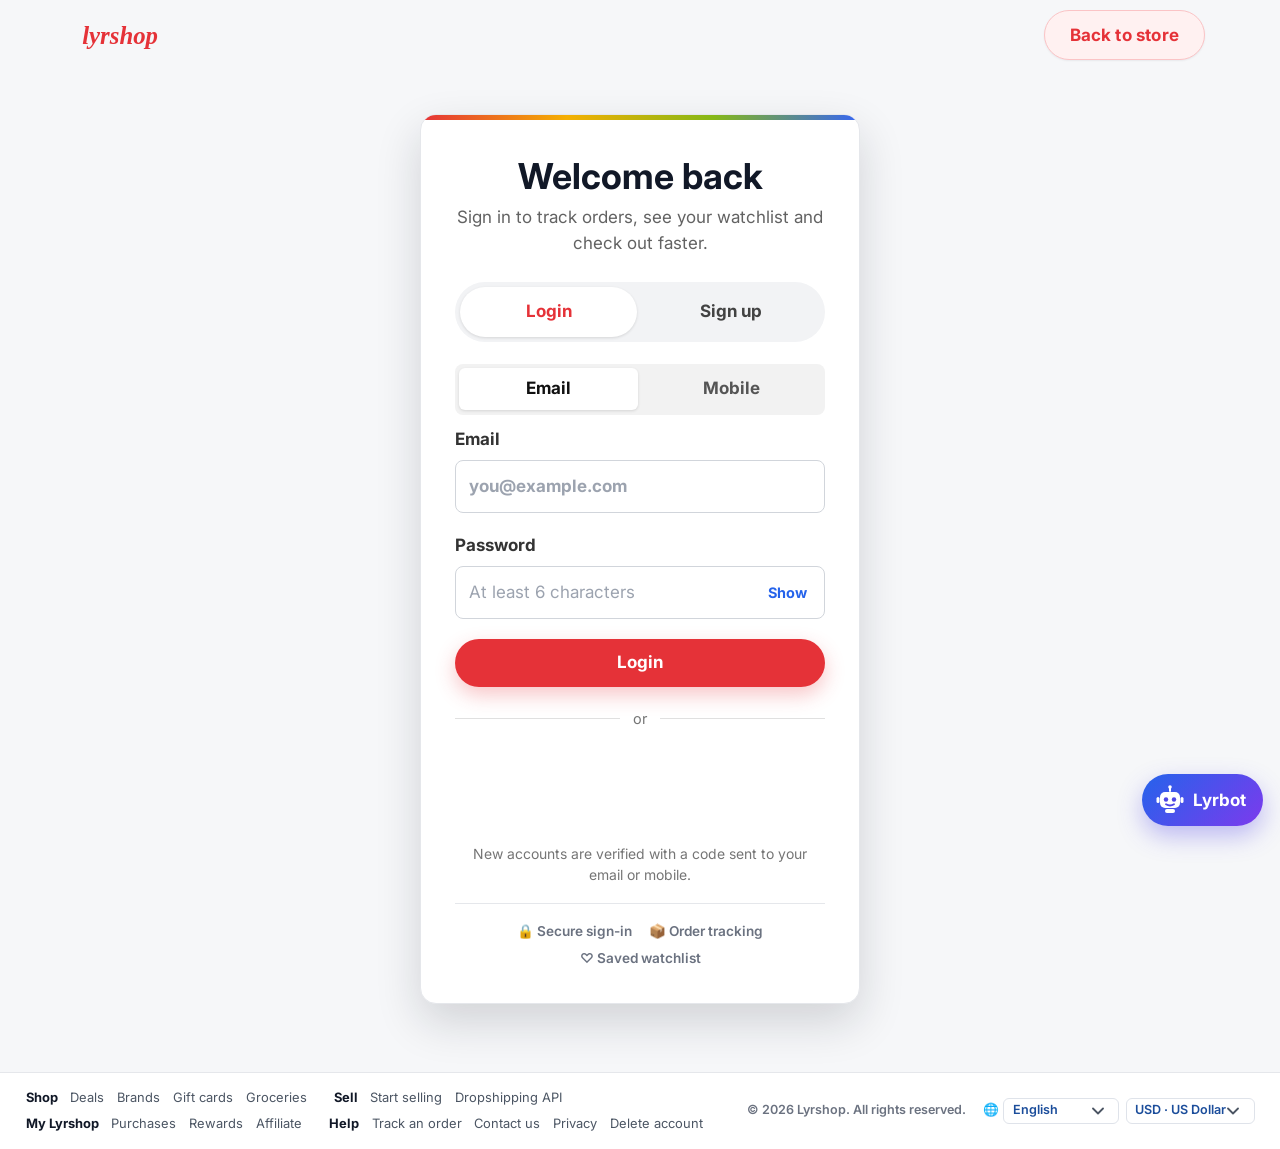
==== admin.html @ bec8b5c7 "Regions: the store currency is picked from a dropdown of every currency, with its name Co-Authored-B" ====
<!DOCTYPE html>
<html lang="en">
<head>
  <meta charset="UTF-8" />
  <meta name="viewport" content="width=device-width, initial-scale=1.0" />
  <title>Seller Hub - Lyrshop</title>
  <link rel="icon" href="/favicon.ico?v=2" sizes="any" />
  <link rel="icon" href="/favicon.svg?v=2" type="image/svg+xml" />
  <link rel="apple-touch-icon" href="/apple-touch-icon.png?v=2" />
  <link rel="manifest" href="/site.webmanifest?v=2" />
  <meta name="theme-color" content="#e53238" />
  <link rel="preconnect" href="https://fonts.googleapis.com" />
  <link rel="preconnect" href="https://fonts.gstatic.com" crossorigin />
  <link rel="stylesheet" href="https://fonts.googleapis.com/css2?family=Inter:wght@400;500;600;700;800&display=swap" />
  <link rel="stylesheet" href="styles.css?v=20261027-4" />
</head>
<body>
  <header class="page-header">
    <div>
      <p class="eyebrow" id="admin-eyebrow">Seller hub</p>
      <h1 id="admin-title">Manage your listings</h1>
      <p id="admin-subtitle">Create, edit, and remove your products on Lyrshop.</p>
    </div>
    <div class="admin-cta">
      <a href="index.html" class="button button-secondary">View storefront</a>
      <a href="dashboard.html" class="button button-secondary">Account</a>
    </div>
  </header>

  <main class="admin-page">
    <!-- Store totals at a glance; each card opens its section. -->
    <div class="admin-totals" aria-label="Totals">
      <button type="button" class="admin-total" data-open-section="products">
        <span class="admin-total-label" id="total-products-label">Products</span>
        <strong id="total-products">…</strong>
        <small id="total-products-detail"></small>
      </button>
      <button type="button" class="admin-total admin-only" data-open-section="brands">
        <span class="admin-total-label">Brands</span>
        <strong id="total-brands">…</strong>
        <small id="total-brands-detail"></small>
      </button>
      <button type="button" class="admin-total admin-only" data-open-section="orders">
        <span class="admin-total-label">Orders</span>
        <strong id="total-orders">…</strong>
        <small id="total-orders-detail"></small>
      </button>
      <button type="button" class="admin-total admin-only" data-open-section="users">
        <span class="admin-total-label">Users</span>
        <strong id="total-users">…</strong>
        <small id="total-users-detail"></small>
      </button>
    </div>
    <nav class="admin-tabs" aria-label="Sections">
      <button class="admin-tab active" type="button" data-admin-section="products">My Products <span class="tab-total" id="tab-total-products"></span></button>
      <button class="admin-tab" type="button" data-admin-section="attributes">Attributes</button>
      <button class="admin-tab admin-only" type="button" data-admin-section="orders">Orders <span class="tab-total" id="tab-total-orders"></span></button>
      <button class="admin-tab admin-only" type="button" data-admin-section="users">Users <span class="tab-total" id="tab-total-users"></span></button>
      <button class="admin-tab admin-only" type="button" data-admin-section="categories">Categories</button>
      <button class="admin-tab admin-only" type="button" data-admin-section="brands">Brands <span class="tab-total" id="tab-total-brands"></span> <span class="count-badge" id="brand-review-count" hidden></span></button>
      <button class="admin-tab admin-only" type="button" data-admin-section="suppliers">CJ Dropshipping</button>
      <button class="admin-tab superadmin-only" type="button" data-admin-section="calendar" hidden>Sales calendar</button>
      <button class="admin-tab superadmin-only" type="button" data-admin-section="coupons" hidden>Coupons</button>
      <button class="admin-tab superadmin-only" type="button" data-admin-section="business" hidden>Business accounts <span class="count-badge" id="business-pending-count" hidden></span></button>
      <button class="admin-tab superadmin-only" type="button" data-admin-section="shipping" hidden>Shipping (Lyrtrip)</button>
      <button class="admin-tab superadmin-only" type="button" data-admin-section="regions" hidden>Regions</button>
      <button class="admin-tab superadmin-only" type="button" data-admin-section="partners" hidden>Dropship partners <span class="count-badge" id="partners-pending-count" hidden></span></button>
    </nav>

    <section class="admin-panel admin-section active" id="admin-products-section">
      <div class="panel-header">
        <h2 id="product-form-title">List a new product</h2>
        <p>Fill in the details and your product will appear in the storefront.</p>
      </div>
      <form id="product-form">
        <input type="hidden" id="product-edit-id" />
        <label>
          Product name
          <input type="text" id="product-name" placeholder="e.g. Wireless speaker" required />
        </label>
        <label>
          Brand
          <input type="text" id="product-brand" list="brand-options" placeholder="e.g. Sony (optional)" />
          <datalist id="brand-options"></datalist>
        </label>
        <label>
          Description
          <textarea id="product-description" placeholder="A short product description."></textarea>
        </label>
        <label>
          Condition
          <select id="product-condition">
            <option value="new">New</option>
            <option value="open_box">Open box</option>
            <option value="new_defects">New with defects</option>
            <option value="certified_refurbished">Certified - Refurbished</option>
            <option value="excellent_refurbished">Excellent - Refurbished</option>
            <option value="very_good_refurbished">Very Good - Refurbished</option>
            <option value="good_refurbished">Good - Refurbished</option>
            <option value="seller_refurbished">Seller refurbished</option>
            <option value="used_excellent">Used - Excellent</option>
            <option value="used_good">Used - Good</option>
            <option value="used_fair">Used - Fair</option>
            <option value="for_parts">For parts or not working</option>
          </select>
          <small class="field-hint" id="product-condition-hint"></small>
        </label>
        <label class="wide-field" id="product-condition-note-field" hidden>
          Condition description
          <textarea id="product-condition-note" maxlength="1000" placeholder="Describe any wear, scratches, missing parts or defects buyers should know about."></textarea>
        </label>
        <fieldset class="selling-format wide-field">
          <legend>Selling format</legend>
          <div class="format-choices" role="radiogroup">
            <label class="format-choice"><input type="radio" name="product-format" value="fixed" checked />
              <span><strong>Buy It Now</strong><small>Sell at a fixed price. Optionally let buyers make offers.</small></span></label>
            <label class="format-choice"><input type="radio" name="product-format" value="auction" />
              <span><strong>Auction</strong><small>Buyers bid; the highest bid wins when time runs out.</small></span></label>
          </div>
          <div class="auction-fields" id="auction-fields" hidden>
            <label>Starting bid (USD)
              <input type="number" id="auction-start" min="0.01" step="0.01" placeholder="e.g. 0.99" /></label>
            <label>Reserve price (optional)
              <input type="number" id="auction-reserve" min="0.01" step="0.01" placeholder="Lowest price you'll sell for" />
              <small class="field-hint">Hidden from buyers. Below it, the item doesn't sell.</small></label>
            <label>Buy It Now price (optional)
              <input type="number" id="auction-buy-now" min="0.01" step="0.01" placeholder="At least 30% over the starting bid" />
              <small class="field-hint">Disappears once someone bids.</small></label>
            <label>Duration
              <select id="auction-days">
                <option value="1">1 day</option><option value="3">3 days</option><option value="5">5 days</option>
                <option value="7" selected>7 days</option><option value="10">10 days</option>
              </select></label>
            <p class="field-hint wide-field" id="auction-status" hidden></p>
          </div>
          <div class="offer-fields" id="offer-fields">
            <label class="checkbox-field"><input type="checkbox" id="offer-enabled" />
              <span>Allow offers <small class="field-hint">Buyers can send you an offer; you accept, decline or counter.</small></span></label>
            <div class="offer-thresholds" id="offer-thresholds" hidden>
              <label>Automatically accept offers of at least (optional)
                <input type="number" id="offer-auto-accept" min="0.01" step="0.01" placeholder="e.g. 45.00" /></label>
              <label>Automatically decline offers below (optional)
                <input type="number" id="offer-auto-decline" min="0.01" step="0.01" placeholder="e.g. 30.00" /></label>
            </div>
          </div>
        </fieldset>
        <label id="product-price-field">
          Price (USD)
          <input type="number" id="product-price" min="0.01" step="0.01" placeholder="0.00" required />
          <small id="product-price-hint" class="field-hint" hidden></small>
        </label>
        <label>
          Was price in USD (optional)
          <input type="number" id="product-compare-price" min="0.01" step="0.01" placeholder="Original price, shown crossed out" />
        </label>
        <label>
          Discount, % off (optional)
          <input type="number" id="product-discount" min="1" max="99" step="1" placeholder="e.g. 20" />
          <small class="field-hint">Sets the price from the was price. With no was price, the current price becomes the was price.</small>
        </label>
        <fieldset class="wholesale-tiers wide-field">
          <legend>Wholesale pricing for business buyers (optional)</legend>
          <p class="field-hint">Approved business accounts pay these unit prices when they buy at least the quantity shown. Retail shoppers always pay the price above.</p>
          <div id="wholesale-rows" class="wholesale-rows"></div>
          <button type="button" id="wholesale-add" class="button button-secondary">Add a quantity tier</button>
        </fieldset>
        <label>
          Sale event (optional)
          <input type="text" id="product-sale-event" list="sale-event-options" placeholder="e.g. Black Friday" />
          <datalist id="sale-event-options">
            <option value="Black Friday"></option>
            <option value="Cyber Monday"></option>
            <option value="Holiday Sale"></option>
            <option value="New Year Sale"></option>
            <option value="Valentine's Day"></option>
            <option value="Spring Sale"></option>
            <option value="Mother's Day"></option>
            <option value="Father's Day"></option>
            <option value="Summer Sale"></option>
            <option value="Back to School"></option>
            <option value="Halloween"></option>
            <option value="Clearance"></option>
          </datalist>
        </label>
        <label>
          Category
          <input type="text" id="product-category" list="category-options" placeholder="Audio, Home, Lifestyle" />
          <datalist id="category-options"></datalist>
        </label>
        <label>
          Subcategory
          <input type="text" id="product-subcategory" list="subcategory-options" placeholder="Select a subcategory" />
          <datalist id="subcategory-options"></datalist>
        </label>
        <label>
          Item location: country
          <select id="product-country"></select>
          <small class="field-hint">Shoppers in this country and region see your item first.</small>
        </label>
        <label>
          City (optional)
          <input type="text" id="product-city" maxlength="60" placeholder="e.g. Mumbai" />
          <small class="field-hint">Shoppers in the same city see it at the very top.</small>
        </label>
        <label>
          Ships from
          <select id="product-warehouse"><option value="">The warehouse or store nearest the item (automatic)</option></select>
          <small class="field-hint">Shipping is quoted from here through Lyrtrip, or by local post and EMS where Lyrtrip has no courier.</small>
        </label>
        <label class="regional-pricing-field wide-field">
          <input type="checkbox" id="product-regional-pricing" />
          <span>
            Fair price for each country
            <small class="field-hint">Shoppers in countries where things cost less than in yours pay less, down to half your price. Your price is never raised.</small>
          </span>
        </label>
        <fieldset id="product-options" class="product-options" hidden>
          <legend>Options buyers choose</legend>
          <p class="field-note">Tick the colors, sizes and other options this item comes in. Buyers must pick one of each before adding it to their cart.
            Manage the lists under <button type="button" class="link-button" data-open-section="attributes">Attributes</button>.</p>
          <div id="product-option-groups"></div>
          <div class="measurements">
            <h4>Measurements</h4>
            <p class="field-note">Help buyers find their fit, e.g. Chest 40 in.</p>
            <div id="measurement-rows" class="measurement-rows"></div>
            <div class="measurement-presets">
              <span>Add:</span>
              <button type="button" class="chip-button" data-measurement="Chest">Chest</button>
              <button type="button" class="chip-button" data-measurement="Waist">Waist</button>
              <button type="button" class="chip-button" data-measurement="Hips">Hips</button>
              <button type="button" class="chip-button" data-measurement="Length">Length</button>
              <button type="button" class="chip-button" data-measurement="Sleeve">Sleeve</button>
              <button type="button" class="chip-button" data-measurement="Shoulder">Shoulder</button>
              <button type="button" class="chip-button" data-measurement="Inseam">Inseam</button>
              <button type="button" class="chip-button" data-measurement="">Other…</button>
            </div>
          </div>
        </fieldset>
        <div class="image-field">
        <span class="media-field-label">Photos &amp; videos</span>
        <p class="media-field-hint">Add up to 12. The first photo is the cover shown in search and on cards.</p>
        <ul class="media-manager" id="product-media" aria-label="Product photos and videos"></ul>
        <input type="hidden" id="product-image" />
        <div class="image-picker" id="product-media-picker">
          <button type="button" class="button button-secondary" data-media-source="device">Add photos &amp; videos</button>
          <button type="button" class="button button-secondary" data-media-source="drive">Google Drive</button>
          <input type="file" multiple accept="image/jpeg,image/png,image/webp,image/gif,video/mp4,video/webm,video/quicktime" hidden />
          <div class="media-link">
            <input type="url" id="product-media-url" placeholder="Or paste a photo or video link (https://…)" aria-label="Photo or video link" />
            <button type="button" class="button button-secondary" data-media-source="link">Add link</button>
          </div>
          <p class="image-picker-status" role="status"></p>
        </div>
        <div class="ai-assist">
          <button type="button" id="ai-fill" class="button button-secondary" disabled>&#10024; Fill details from photo</button>
          <p id="ai-status" class="ai-status" role="status">Upload a photo and AI fills in the name, description, brand and category.</p>
        </div>
        </div>
        <label>
          Status
          <select id="product-status">
            <option value="published">Published (visible in store)</option>
            <option value="draft">Draft (hidden from store)</option>
          </select>
        </label>
        <div class="admin-form-actions">
          <button type="submit" id="product-submit" class="button button-primary">List Product</button>
          <button type="button" id="product-cancel" class="button button-secondary" hidden>Cancel edit</button>
        </div>
      </form>
      <div class="admin-preview">
        <h3>Live product preview</h3>
        <div id="product-preview" class="preview-card"></div>
      </div>
      <div class="admin-products">
        <h3>Your listings</h3>
        <div class="admin-product-filters">
          <input type="search" id="product-filter-search" placeholder="Search name, brand, subcategory" aria-label="Search listings" />
          <select id="product-filter-status" aria-label="Filter by status">
            <option value="">All statuses</option>
            <option value="draft">Drafts</option>
            <option value="published">Published</option>
          </select>
          <select id="product-filter-category" aria-label="Filter by category"></select>
          <span id="product-filter-count" class="product-filter-count"></span>
        </div>
        <div id="current-products" class="grid"></div>
        <button type="button" id="product-show-more" class="button button-secondary" hidden>Show more</button>
      </div>
      <div id="message" class="admin-message"></div>
    </section>

    <section class="admin-panel admin-section" id="admin-attributes-section">
      <div class="panel-header">
        <h2 id="attribute-form-title">Attributes</h2>
        <p id="attributes-intro">Colors, sizes and other options buyers choose from. Every seller can use any attribute; you can edit or delete the ones you created.</p>
      </div>
      <form id="attribute-form" class="admin-crud-form">
        <input type="hidden" id="attribute-edit-id" />
        <label>
          Name
          <input type="text" id="attribute-name" maxlength="40" placeholder="e.g. Material" required />
        </label>
        <label>
          Shown as
          <select id="attribute-type">
            <option value="text">Buttons</option>
            <option value="size">Size buttons</option>
            <option value="color">Color swatches</option>
          </select>
        </label>
        <label class="wide-field">
          Values
          <input type="text" id="attribute-values" placeholder="Cotton, Linen, Wool" required />
          <small class="field-note">Separate values with commas, in the order buyers should see them.</small>
        </label>
        <label class="wide-field">
          Categories
          <input type="text" id="attribute-categories" placeholder="Lifestyle, Sports" />
          <small class="field-note" id="attribute-category-note">Comma-separated category names. Leave blank to offer it for every category.</small>
        </label>
        <div class="admin-form-actions">
          <button type="submit" id="attribute-submit" class="button button-primary">Create attribute</button>
          <button type="button" id="attribute-cancel" class="button button-secondary" hidden>Cancel edit</button>
        </div>
      </form>
      <div id="attribute-message" class="admin-message" role="status"></div>
      <div class="admin-table-wrap">
        <table class="admin-table">
          <thead>
            <tr>
              <th>Name</th>
              <th>Shown as</th>
              <th>Values</th>
              <th>Categories</th>
              <th>Created by</th>
              <th>Actions</th>
            </tr>
          </thead>
          <tbody id="attribute-table-body"></tbody>
        </table>
      </div>
    </section>

    <section class="admin-panel admin-section admin-only" id="admin-orders-section">
      <div class="panel-header">
        <h2>Orders</h2>
        <p>Confirm payments, then pack and ship. An order needs a tracking number before it can be marked shipped.</p>
      </div>
      <form id="order-form" class="admin-crud-form" hidden>
        <input type="hidden" id="order-edit-id" />
        <div id="order-summary" class="order-summary"></div>
        <div id="order-cj" class="order-cj"></div>
        <div id="order-lyrtrip" class="order-cj"></div>
        <label>
          Payment status
          <select id="order-payment-status">
            <option value="pending">Pending</option>
            <option value="authorized">Authorized</option>
            <option value="invoiced">Invoiced (net terms)</option>
            <option value="paid">Paid</option>
            <option value="refunded">Refunded</option>
            <option value="failed">Failed</option>
          </select>
        </label>
        <label>
          Shipping status
          <select id="order-fulfillment-status">
            <option value="unfulfilled">Unfulfilled</option>
            <option value="processing">Processing</option>
            <option value="shipped">Shipped</option>
            <option value="delivered">Delivered</option>
            <option value="cancelled">Cancelled</option>
          </select>
        </label>
        <label>
          Carrier
          <input type="text" id="order-carrier" list="order-carrier-options" placeholder="e.g. USPS" />
          <datalist id="order-carrier-options">
            <option value="USPS"></option>
            <option value="UPS"></option>
            <option value="FedEx"></option>
            <option value="DHL"></option>
          </datalist>
        </label>
        <label>
          Tracking number
          <input type="text" id="order-tracking" placeholder="Required to mark shipped" />
        </label>
        <label class="order-note-field">
          Internal note
          <textarea id="order-note" placeholder="Only admins see this."></textarea>
        </label>
        <div class="admin-form-actions">
          <button type="submit" id="order-submit" class="button button-primary">Save order</button>
          <button type="button" id="order-cancel" class="button button-secondary">Close</button>
        </div>
        <ol id="order-history" class="order-history"></ol>
      </form>
      <div id="order-message" class="admin-message"></div>
      <div class="admin-product-filters">
        <input type="search" id="order-filter-search" placeholder="Search order #, customer, item, tracking" aria-label="Search orders" />
        <select id="order-filter-payment" aria-label="Filter by payment status">
          <option value="">All payments</option>
          <option value="pending">Pending</option>
          <option value="authorized">Authorized</option>
          <option value="invoiced">Invoiced</option>
          <option value="paid">Paid</option>
          <option value="refunded">Refunded</option>
          <option value="failed">Failed</option>
        </select>
        <select id="order-filter-fulfillment" aria-label="Filter by shipping status">
          <option value="">All shipping</option>
          <option value="unfulfilled">Unfulfilled</option>
          <option value="processing">Processing</option>
          <option value="shipped">Shipped</option>
          <option value="delivered">Delivered</option>
          <option value="cancelled">Cancelled</option>
        </select>
        <span id="order-filter-count" class="product-filter-count"></span>
      </div>
      <div class="admin-table-wrap">
        <table class="admin-table">
          <thead>
            <tr>
              <th>Order</th>
              <th>Date</th>
              <th>Customer</th>
              <th>Items</th>
              <th>Total</th>
              <th>Payment</th>
              <th>Shipping</th>
              <th>Actions</th>
            </tr>
          </thead>
          <tbody id="order-table-body"></tbody>
        </table>
      </div>
    </section>

    <section class="admin-panel admin-section admin-only" id="admin-users-section">
      <div class="panel-header">
        <h2>Users</h2>
        <p id="users-intro">Every Lyrshop account, newest first. Passwords are stored securely and never shown.</p>
      </div>
      <form id="user-form" class="admin-crud-form">
        <input type="hidden" id="user-edit-index" />
        <label>
          Full name
          <input type="text" id="user-name" placeholder="Alex Morgan" required />
        </label>
        <label>
          Email or mobile (+country code)
          <input type="text" id="user-email" placeholder="alex@example.com or +14155550100" required />
        </label>
        <label>
          Password
          <input type="password" id="user-password" minlength="6" placeholder="At least 6 characters" autocomplete="new-password" required />
        </label>
        <label class="superadmin-only" hidden>
          Access
          <select id="user-role">
            <option value="user">User</option>
            <option value="admin">Admin</option>
          </select>
        </label>
        <label id="user-countries-field" hidden>
          Countries managed
          <input type="text" id="user-countries" placeholder="e.g. KE, UG · blank = every country" />
          <small class="field-hint">A regional admin sees and edits only the products, CJ imports and orders of these countries.</small>
        </label>
        <div class="admin-form-actions">
          <button type="submit" id="user-submit" class="button button-primary">Create user</button>
          <button type="button" id="user-cancel" class="button button-secondary">Cancel edit</button>
        </div>
      </form>
      <div id="user-message" class="admin-message"></div>
      <div class="admin-table-wrap">
        <table class="admin-table">
          <thead>
            <tr>
              <th>Name</th>
              <th>Email / Mobile</th>
              <th>Role</th>
              <th>Provider</th>
              <th>Joined</th>
              <th>Actions</th>
            </tr>
          </thead>
          <tbody id="user-table-body"></tbody>
        </table>
      </div>
    </section>

    <section class="admin-panel admin-section superadmin-only" id="admin-calendar-section" hidden>
      <div class="panel-header">
        <h2>E-commerce sales calendar</h2>
        <p>Special shopping days run themselves: before each one, listings are discounted automatically (10% to 45% in 5% steps, depending on each item) and the home page banner and slides switch to the event.</p>
      </div>
      <div id="calendar-summary" class="calendar-summary" role="status"></div>
      <details class="calendar-rules">
        <summary>How automatic discounts work</summary>
        <ul>
          <li>Every listing gets its own discount in <strong>5% steps from 10%</strong>: up to 5% below the event's maximum during early deals (10%–40% for a 45% event) and up to the full maximum on the event days.</li>
          <li>Listings are ranked by their circumstances and spread evenly over the steps: best sellers of the last 30 days and items that have sat unsold the longest get the deepest steps, and big-ticket items deeper ones than cheap items.</li>
          <li><strong>Cost:</strong> supplier (CJ) items never drop below cost plus 15% (they move down a step if needed). Auctions and brand (affiliate) listings are never discounted.</li>
          <li>Discounts are taken off the seller's was price when there is one, and a seller's own deeper sale is kept. Stored prices never change, so prices go back by themselves when the event ends.</li>
          <li>When two events overlap, the one that ends first is shown. Dates follow UTC days.</li>
        </ul>
      </details>
      <form id="calendar-form" class="admin-crud-form calendar-form">
        <input type="hidden" id="calendar-edit-id" />
        <label>
          Event name
          <input type="text" id="calendar-name" maxlength="60" placeholder="Black Friday" required />
        </label>
        <label>
          Happens
          <select id="calendar-kind">
            <option value="yearly">Every year on a date</option>
            <option value="weekday">Every year on a weekday (e.g. 4th Thursday)</option>
            <option value="once">Once, on a date</option>
          </select>
        </label>
        <label data-calendar-kinds="weekday">
          Which week
          <select id="calendar-week">
            <option value="1">First</option>
            <option value="2">Second</option>
            <option value="3">Third</option>
            <option value="4">Fourth</option>
            <option value="-1">Last</option>
          </select>
        </label>
        <label data-calendar-kinds="weekday">
          Weekday
          <select id="calendar-weekday"></select>
        </label>
        <label data-calendar-kinds="yearly weekday">
          Month
          <select id="calendar-month"></select>
        </label>
        <label data-calendar-kinds="yearly">
          Day
          <input type="number" id="calendar-day" min="1" max="31" value="1" />
        </label>
        <label data-calendar-kinds="weekday">
          Days after that weekday
          <input type="number" id="calendar-offset" min="-14" max="14" value="0" />
        </label>
        <label data-calendar-kinds="once">
          Date
          <input type="date" id="calendar-date" />
        </label>
        <label>
          Early deals start (days before)
          <input type="number" id="calendar-lead" min="0" max="30" value="7" required />
        </label>
        <label>
          Event lasts (days)
          <input type="number" id="calendar-duration" min="1" max="14" value="1" required />
        </label>
        <label>
          Maximum discount (%)
          <input type="number" id="calendar-max" min="5" max="45" value="45" required />
        </label>
        <label>
          Banner headline
          <input type="text" id="calendar-headline" maxlength="80" placeholder="Our biggest sale of the year" />
        </label>
        <label class="wide-field">
          Banner message
          <input type="text" id="calendar-message" maxlength="160" placeholder="Doorbusters on trending and new items." />
        </label>
        <div class="image-field">
        <label>
          Banner image URL
          <input type="url" id="calendar-image" placeholder="https://example.com/banner.jpg" />
        </label>
        <div class="image-picker" data-image-target="calendar-image">
          <button type="button" class="button button-secondary" data-image-source="device">Browse computer</button>
          <button type="button" class="button button-secondary" data-image-source="drive">Google Drive</button>
          <input type="file" accept="image/jpeg,image/png,image/webp,image/gif" hidden />
          <p class="image-picker-status" role="status"></p>
        </div>
        </div>
        <label>
          Banner color
          <input type="color" id="calendar-tone" value="#fde2e1" />
        </label>
        <label class="checkbox-field">
          <input type="checkbox" id="calendar-enabled" checked />
          Turned on
        </label>
        <div class="admin-form-actions">
          <button type="submit" id="calendar-submit" class="button button-primary">Add event</button>
          <button type="button" id="calendar-cancel" class="button button-secondary">Cancel edit</button>
        </div>
      </form>
      <div id="calendar-message-box" class="admin-message"></div>
      <div class="admin-table-wrap">
        <table class="admin-table">
          <thead>
            <tr>
              <th>Event</th>
              <th>Happens</th>
              <th>Next date</th>
              <th>Deals window</th>
              <th>Max off</th>
              <th>Status</th>
              <th>Actions</th>
            </tr>
          </thead>
          <tbody id="calendar-table-body"></tbody>
        </table>
      </div>
    </section>

    <section class="admin-panel admin-section superadmin-only" id="admin-coupons-section" hidden>
      <div class="panel-header">
        <h2>Coupon codes</h2>
        <p>Shoppers enter these in the cart. The server checks every code at checkout, so limits and expiry dates always hold.</p>
      </div>
      <form id="coupon-admin-form" class="admin-crud-form">
        <input type="hidden" id="coupon-edit-code" />
        <label>
          Code
          <input type="text" id="coupon-code" maxlength="24" placeholder="WELCOME10" autocapitalize="characters" spellcheck="false" required />
        </label>
        <label>
          Discount type
          <select id="coupon-type">
            <option value="percent">Percent off the items</option>
            <option value="fixed">Amount off the items ($)</option>
          </select>
        </label>
        <label>
          <span id="coupon-value-label">Percent off</span>
          <input type="number" id="coupon-value" min="0.5" max="1000" step="0.01" placeholder="10" required />
        </label>
        <label>
          Minimum item total ($, optional)
          <input type="number" id="coupon-min" min="0" step="0.01" placeholder="0" />
        </label>
        <label>
          Total uses allowed (0 = unlimited)
          <input type="number" id="coupon-max-uses" min="0" step="1" value="0" />
        </label>
        <label>
          Expires after (optional)
          <input type="date" id="coupon-expires" />
        </label>
        <label class="wide-field">
          Description shown in the cart
          <input type="text" id="coupon-description" maxlength="120" placeholder="10% off your first order" />
        </label>
        <label class="checkbox-field">
          <input type="checkbox" id="coupon-once" />
          One use per customer
        </label>
        <label class="checkbox-field">
          <input type="checkbox" id="coupon-active" checked />
          Active
        </label>
        <div class="admin-form-actions">
          <button type="submit" id="coupon-submit" class="button button-primary">Create coupon</button>
          <button type="button" id="coupon-cancel" class="button button-secondary">Cancel edit</button>
        </div>
      </form>
      <div id="coupon-message" class="admin-message"></div>
      <div class="admin-table-wrap">
        <table class="admin-table">
          <thead>
            <tr>
              <th>Code</th>
              <th>Discount</th>
              <th>Rules</th>
              <th>Used</th>
              <th>Status</th>
              <th>Actions</th>
            </tr>
          </thead>
          <tbody id="coupon-table-body"></tbody>
        </table>
      </div>

      <div class="panel-header quote-admin-header">
        <h2>Reward rates</h2>
        <p>Points shoppers, sellers and affiliates earn once an order is paid. New rates apply to orders placed after you save; earlier orders keep the rates they were placed with. Changing what points are worth also changes the value of points people already hold.</p>
      </div>
      <form id="reward-rates-form" class="admin-crud-form">
        <label>Points per $1 spent<input type="number" id="reward-spent" min="0" max="20" step="0.1" required /></label>
        <label>Points per $1 sold (sellers)<input type="number" id="reward-sold" min="0" max="20" step="0.1" required /></label>
        <label>Affiliate commission (%)<input type="number" id="reward-affiliate" min="0" max="30" step="0.5" required /></label>
        <label>Points worth $1 at checkout<input type="number" id="reward-per-dollar" min="10" max="1000" step="1" required /></label>
        <div class="form-actions">
          <button type="submit" class="button button-primary">Save rates</button>
          <button type="button" class="button button-secondary" id="reward-defaults">Back to defaults</button>
        </div>
      </form>
      <div id="reward-message" class="admin-message" role="status"></div>
    </section>

    <section class="admin-panel admin-section superadmin-only" id="admin-business-section" hidden>
      <div class="panel-header">
        <h2>Business accounts (B2B)</h2>
        <p>Approved businesses get sellers' wholesale prices. Only turn on tax exemption after you've checked the business's resale or exemption certificate; exempt businesses pay no sales tax at checkout.</p>
      </div>
      <div class="admin-filters">
        <label>
          Show
          <select id="business-filter">
            <option value="pending">Waiting for review</option>
            <option value="approved">Approved</option>
            <option value="rejected">Rejected</option>
            <option value="">All</option>
          </select>
        </label>
      </div>
      <div id="business-message" class="admin-message"></div>
      <div id="business-list" class="business-list"></div>

      <div class="panel-header quote-admin-header">
        <h2>Quote requests <span class="count-badge" id="quotes-open-count" hidden></span></h2>
        <p>Businesses ask for prices on large carts. Give a unit price per line (at most the list price); the buyer can check out once at those prices until the quote expires.</p>
      </div>
      <div class="admin-filters">
        <label>
          Show
          <select id="quote-filter">
            <option value="requested">Waiting for prices</option>
            <option value="quoted">Quoted</option>
            <option value="">All</option>
          </select>
        </label>
      </div>
      <div id="quote-admin-message" class="admin-message"></div>
      <div id="quote-admin-list" class="business-list"></div>
    </section>

    <section class="admin-panel admin-section superadmin-only" id="admin-shipping-section" hidden>
      <div class="panel-header">
        <h2>Shipping through Lyrtrip</h2>
        <p>Orders Lyrshop ships itself (not CJ imports or brand listings) can get a printable label (USPS, UPS, FedEx, DHL and more, through Easyship) or a same-day courier, booked from the order. Lyrtrip bills these to Lyrshop's partner account instead of a card; the statement below shows what Lyrshop owes Lyrtrip.</p>
      </div>
      <p id="lyrtrip-status" class="cj-hint"></p>
      <form id="lyrtrip-settings" class="admin-crud-form">
        <fieldset>
          <legend>Ship-from address (on every label, and where couriers pick up)</legend>
          <div class="cj-address-fields">
            <label>Contact name<input type="text" id="lyrtrip-origin-name" maxlength="50" /></label>
            <label>Company<input type="text" id="lyrtrip-origin-company" maxlength="50" /></label>
            <label>Phone (with country code)<input type="tel" id="lyrtrip-origin-phone" placeholder="+1 212 555 0100" /></label>
            <label>Email<input type="email" id="lyrtrip-origin-email" /></label>
            <label>Street<input type="text" id="lyrtrip-origin-line1" maxlength="35" /></label>
            <label>Apt, suite<input type="text" id="lyrtrip-origin-line2" maxlength="35" /></label>
            <label>City<input type="text" id="lyrtrip-origin-city" maxlength="35" required /></label>
            <label>State / province<input type="text" id="lyrtrip-origin-state" maxlength="35" /></label>
            <label>Postal code<input type="text" id="lyrtrip-origin-postal_code" maxlength="12" required /></label>
            <label>Country<select id="lyrtrip-origin-country"></select></label>
          </div>
        </fieldset>
        <fieldset>
          <legend>More warehouses and stores</legend>
          <p class="cj-hint">Each item ships from the warehouse its listing names, else the one in the item's city, else one in its country; items abroad with no warehouse there ship from the seller's city. A cart with items in several places is quoted one parcel per place. Contact name, phone and email left blank use the main address's.</p>
          <div id="lyrtrip-warehouses"></div>
          <button type="button" class="button button-secondary" id="lyrtrip-warehouse-add">Add a warehouse or store</button>
        </fieldset>
        <fieldset>
          <legend>Default box (orders can change it before buying a label)</legend>
          <div class="cj-address-fields">
            <label>Length (cm)<input type="number" id="lyrtrip-box-length_cm" min="1" max="200" step="0.5" /></label>
            <label>Width (cm)<input type="number" id="lyrtrip-box-width_cm" min="1" max="200" step="0.5" /></label>
            <label>Height (cm)<input type="number" id="lyrtrip-box-height_cm" min="1" max="200" step="0.5" /></label>
          </div>
        </fieldset>
        <label>Courier pickup notes<input type="text" id="lyrtrip-pickup-notes" maxlength="280" placeholder="Ring the bell at the side door" /></label>
        <label class="checkbox-row"><input type="checkbox" id="lyrtrip-live-rates" /> Charge live carrier rates at checkout (instead of Lyrshop's estimates)</label>
        <label>Margin on live checkout rates (%)<input type="number" id="lyrtrip-margin" min="0" max="100" step="0.5" /></label>
        <button type="submit" class="button button-primary">Save shipping settings</button>
      </form>
      <div id="lyrtrip-message" class="admin-message"></div>
      <h3>Statement</h3>
      <div class="admin-filters">
        <label>Month<input type="month" id="lyrtrip-month" /></label>
        <button type="button" class="button button-secondary" id="lyrtrip-statement-load">Show</button>
      </div>
      <div id="lyrtrip-statement"></div>
    </section>

    <section class="admin-panel admin-section superadmin-only" id="admin-regions-section" hidden>
      <div class="panel-header">
        <h2>Regions</h2>
        <p>Local stores Lyrshop sells from in each country. A region's stores are searched only for shoppers there, their prices convert from the store's currency at the day's rate plus the region's commission, and the listings sell only in that country. Turning a region off hides its listings and stops its stocking.</p>
      </div>
      <h3>Business by country</h3>
      <div class="admin-table-wrap">
        <table class="admin-table">
          <thead><tr><th>Country</th><th>Status</th><th>Stores</th><th>Listings</th><th>Paid orders</th><th>Sales</th><th>Commission</th><th>Last stocked</th></tr></thead>
          <tbody id="regions-report"></tbody>
        </table>
      </div>
      <form id="regions-form" class="regions-form">
        <div id="regions-list"></div>
        <div class="regions-add">
          <label>Add a country<select id="regions-add-country"></select></label>
          <button type="button" id="regions-add" class="button button-secondary">Add region</button>
        </div>
        <div class="admin-form-actions">
          <button type="submit" class="button button-primary">Save regions</button>
        </div>
      </form>
      <div id="regions-message" class="admin-message"></div>
    </section>

    <section class="admin-panel admin-section superadmin-only" id="admin-partners-section" hidden>
      <div class="panel-header">
        <h2>Dropshipping partners (API)</h2>
        <p>Stores that resell Lyrshop's catalog through the <a href="partners.html" target="_blank" rel="noopener">partner API</a>. Approved partners pay the retail price minus their discount (never below CJ cost + 15%), from a prepaid wallet. Their orders show up under Orders, tagged API, for you to fulfil as usual.</p>
      </div>
      <form id="partner-settings-form" class="partner-settings">
        <label>Default partner discount (%)<input type="number" id="partner-default-discount" min="0" max="60" step="0.5" required /></label>
        <button type="submit" class="button button-secondary">Save default</button>
        <label>Show
          <select id="partner-filter">
            <option value="pending">Waiting for review</option>
            <option value="approved">Approved</option>
            <option value="suspended">Suspended</option>
            <option value="rejected">Rejected</option>
            <option value="">All</option>
          </select>
        </label>
      </form>
      <div id="partners-message" class="admin-message"></div>
      <div id="partner-list" class="business-list"></div>
    </section>

    <section class="admin-panel admin-section admin-only" id="admin-brands-section">
      <div class="panel-header">
        <h2>Brands &amp; retailers</h2>
        <p>The directory shoppers see on <a href="brands.html" target="_blank" rel="noopener">Brands &amp; Stores</a>: international brands by sector and retailers by the countries they trade in, nearest first for each shopper. Listings link to a brand by their brand name or any of its aliases. Protected brands can only be listed by staff and the brand's authorized sellers; anyone else's listing waits below as a draft.</p>
      </div>

      <h3>Brand review</h3>
      <div id="brand-review-list" class="brand-review-list"><p class="cj-hint">Nothing waiting for review.</p></div>

      <h3>Directory</h3>
      <div class="brand-admin-filters">
        <input type="search" id="brand-admin-search" placeholder="Search brands" aria-label="Search brands" />
        <select id="brand-admin-kind" aria-label="Type">
          <option value="">Brands and stores</option>
          <option value="brand">Brands</option>
          <option value="retailer">Stores &amp; retailers</option>
        </select>
        <select id="brand-admin-status" aria-label="Show">
          <option value="">All</option>
          <option value="active">Active</option>
          <option value="hidden">Hidden</option>
          <option value="protected">Protected</option>
          <option value="edited">Changed by you</option>
        </select>
        <button type="button" id="brand-add" class="button button-primary superadmin-only" hidden>Add a brand</button>
      </div>

      <form id="brand-form" class="admin-crud-form" hidden novalidate>
        <h3 id="brand-form-title">Add a brand</h3>
        <div class="brand-form-grid">
          <label>Name<input type="text" id="brand-name" maxlength="80" required /></label>
          <label>Type
            <span class="brand-sector-picks">
              <label><input type="checkbox" id="brand-kind-brand" value="brand" /> Brand</label>
              <label><input type="checkbox" id="brand-kind-retailer" value="retailer" /> Store / retailer</label>
            </span>
          </label>
          <label>Tier
            <select id="brand-tier">
              <option value="luxury">Luxury</option>
              <option value="premium">Premium</option>
              <option value="mainstream">Everyday (mainstream)</option>
              <option value="value">Value</option>
            </select>
          </label>
          <label>Status
            <select id="brand-status">
              <option value="active">Active</option>
              <option value="hidden">Hidden</option>
            </select>
          </label>
          <label>From (country code)<input type="text" id="brand-origin" maxlength="2" placeholder="JP" /></label>
          <label>Website<input type="text" id="brand-website" maxlength="200" placeholder="toyota.com" /></label>
          <label class="wide">Countries it sells in<input type="text" id="brand-markets" placeholder="* for worldwide, or US GB KE NG" /></label>
          <label class="wide">Also known as (comma separated)<input type="text" id="brand-aliases" placeholder="Lexus, TOYOTA MOTOR" /></label>
          <div class="wide">
            <span>Sectors</span>
            <div id="brand-sectors" class="brand-sector-picks"></div>
          </div>
          <label class="wide">Description<textarea id="brand-description" rows="3" maxlength="1200" placeholder="Left blank, the page says what kind of brand it is."></textarea></label>
          <label class="wide">Logo
            <span class="brand-admin-filters">
              <input type="url" id="brand-logo-url" placeholder="https:// (blank uses the website icon)" />
              <input type="file" id="brand-logo-file" accept="image/png,image/jpeg,image/webp" aria-label="Upload a logo" />
            </span>
          </label>
          <label><span><input type="checkbox" id="brand-featured" /> Featured (shown first)</span></label>
          <label><span><input type="checkbox" id="brand-protected" /> Protected (authorized sellers only)</span></label>
          <label class="wide">Authorized sellers (emails, one per line)<textarea id="brand-sellers" rows="3" placeholder="store@example.com"></textarea></label>
        </div>
        <div class="admin-form-actions">
          <button type="submit" class="button button-primary">Save brand</button>
          <button type="button" id="brand-cancel" class="button button-secondary">Cancel</button>
          <button type="button" id="brand-delete" class="button danger-button" hidden>Delete</button>
        </div>
      </form>
      <div id="brand-admin-message" class="admin-message"></div>
      <p id="brand-admin-count" class="cj-hint"></p>
      <div id="brand-admin-list"></div>
      <button type="button" id="brand-admin-more" class="button button-secondary brands-more" hidden>Show more</button>
    </section>

    <section class="admin-panel admin-section admin-only" id="admin-suppliers-section">
      <div class="panel-header">
        <h2>CJ Dropshipping</h2>
        <p>Import CJ's trending products for each country, look up a CJ product, link its variants to a Lyrshop listing, and check stock and shipping. Paid orders are sent to CJ from the Orders tab.</p>
      </div>

      <h3>Automatic imports</h3>
      <p class="cj-hint" id="cj-import-intro">Every day at 06:00 UTC, CJ's trending products for each country below, plus products matching your keywords, are imported and published. Products stocked in a CJ warehouse in that country come first and ship from there; the rest ship from the CJ warehouse that stocks them, usually in China.</p>
      <form id="cj-import-settings" class="admin-crud-form cj-import-settings">
        <label class="wide-field">
          Countries
          <input type="text" id="cj-import-countries" placeholder="e.g. US, GB, KE" />
          <small class="field-hint" id="cj-import-country-names"></small>
        </label>
        <label>
          Products per country a day
          <input type="number" id="cj-import-per-country" min="1" max="50" step="1" />
        </label>
        <label class="wide-field">
          Keywords
          <textarea id="cj-import-keywords" rows="2" placeholder="e.g. smart watch, wireless earbuds, power bank"></textarea>
          <small class="field-hint">After the trending products, each keyword adds matching CJ products. CJ carries no brand-name products, so use product types, not brands.</small>
        </label>
        <label>
          Products per keyword a day
          <input type="number" id="cj-import-per-keyword" min="1" max="20" step="1" />
        </label>
        <label>
          Price (× CJ cost)
          <input type="number" id="cj-import-markup" min="1.2" max="10" step="0.1" />
          <small class="field-hint">Prices end in .99, e.g. $4.21 × 2.5 → $10.99.</small>
        </label>
        <label class="regional-pricing-field">
          <input type="checkbox" id="cj-import-enabled" />
          <span>Import every day</span>
        </label>
        <div class="admin-form-actions">
          <button type="submit" id="cj-import-save" class="button button-secondary">Save settings</button>
        </div>
      </form>
      <div class="cj-import-run">
        <button type="button" id="cj-import-run" class="button button-primary">Import now</button>
        <span id="cj-import-running" class="cj-hint"></span>
      </div>
      <div id="cj-import-message" class="admin-message"></div>
      <div id="cj-import-last" class="cj-import-last"></div>

      <h3>Imported products</h3>
      <div class="cj-imported-filters">
        <input type="search" id="cj-imported-search" placeholder="Search imported products" aria-label="Search imported products" />
        <select id="cj-imported-country" aria-label="Country"></select>
        <select id="cj-imported-status" aria-label="Status">
          <option value="">Any status</option>
          <option value="published">Published</option>
          <option value="draft">Unpublished</option>
        </select>
        <span id="cj-imported-count" class="cj-hint"></span>
      </div>
      <div class="admin-table-wrap">
        <table class="admin-table cj-imported-table">
          <thead><tr><th></th><th>Product</th><th>For</th><th>Price</th><th>Status</th><th>Actions</th></tr></thead>
          <tbody id="cj-imported-body"></tbody>
        </table>
      </div>
      <button type="button" id="cj-imported-more" class="button button-secondary" hidden>Show more</button>

      <section id="affiliate-import" class="affiliate-import" hidden>
        <h3>Brand &amp; retailer products (affiliate)</h3>
        <p class="cj-hint">Real brand products (Merrell, Puma, Lenovo…) from brands that approved Lyrshop on Rakuten Advertising, and retailer products (Walmart, Target, The Home Depot…) from programs that accepted Lyrshop on Impact.com, and brands such as Nike (US), Dell and HP that joined Lyrshop on CJ Affiliate. Each listing links to the seller's site, where the shopper buys and Lyrshop earns a commission. Runs every day at 07:00 UTC; prices are refreshed and products the brand drops are hidden after 7 days.</p>
        <p id="affiliate-status" class="cj-hint"></p>
        <form id="affiliate-settings" class="admin-crud-form cj-import-settings">
          <label class="wide-field">
            Keywords
            <textarea id="affiliate-keywords" rows="3" placeholder="e.g. merrell hiking shoes, puma sneakers, lenovo laptop"></textarea>
            <small class="field-hint">Each keyword searches the product feeds of every approved brand and retailer. Results must contain every word.</small>
          </label>
          <label>
            Products per keyword a day
            <input type="number" id="affiliate-per-keyword" min="1" max="50" step="1" />
          </label>
          <label>
            New brand products
            <select id="affiliate-new-status">
              <option value="draft">Save as drafts, publish a few a day</option>
              <option value="published">Publish right away</option>
            </select>
          </label>
          <label>
            Drafts published a day
            <input type="number" id="affiliate-publish-per-day" min="0" max="200" step="1" />
            <small class="field-hint">Oldest drafts first. 0 = you publish them yourself.</small>
          </label>
          <label>
            Only these Rakuten brands (advertiser IDs)
            <input type="text" id="affiliate-advertisers" placeholder="Blank = all approved brands" />
          </label>
          <label>
            Only these Impact retailers (campaign IDs)
            <input type="text" id="affiliate-impact-campaigns" placeholder="Blank = all accepted retailers" />
          </label>
          <label>
            Only these CJ Affiliate brands (advertiser IDs)
            <input type="text" id="affiliate-cj-advertisers" placeholder="Blank = all joined brands" />
          </label>
          <label class="regional-pricing-field">
            <input type="checkbox" id="affiliate-enabled" />
            <span>Import every day</span>
          </label>
          <div class="admin-form-actions">
            <button type="submit" class="button button-secondary">Save settings</button>
          </div>
        </form>
        <div class="cj-import-run">
          <button type="button" id="affiliate-run" class="button button-primary">Import now</button>
          <span id="affiliate-running" class="cj-hint"></span>
        </div>
        <div id="affiliate-message" class="admin-message"></div>
        <div id="affiliate-last" class="cj-import-last"></div>
      </section>

      <h3>Look up a CJ product</h3>
      <form id="cj-lookup-form" class="cj-lookup">
        <label>
          CJ product ID or link
          <input type="text" id="cj-pid" placeholder="e.g. 2412231002591603300 or a cjdropshipping.com product link" required />
        </label>
        <button type="submit" id="cj-lookup-submit" class="button button-primary">Look up</button>
      </form>
      <div id="cj-message" class="admin-message"></div>
      <div id="cj-product" class="cj-product" hidden></div>
    </section>

    <section class="admin-panel admin-section admin-only" id="admin-categories-section">
      <div class="panel-header">
        <h2>Category CRUD</h2>
        <p>Maintain the category list used while creating products.</p>
      </div>
      <form id="category-form" class="admin-crud-form">
        <input type="hidden" id="category-edit-index" />
        <label>
          Category name
          <input type="text" id="category-name" placeholder="Electronics" required />
        </label>
        <label>
          Display label
          <input type="text" id="category-label" placeholder="Electronics" required />
        </label>
        <div class="image-field">
        <label>
          Image URL
          <input type="url" id="category-image" placeholder="https://example.com/category.jpg" />
        </label>
        <div class="image-picker" data-image-target="category-image">
          <button type="button" class="button button-secondary" data-image-source="device">Browse computer</button>
          <button type="button" class="button button-secondary" data-image-source="drive">Google Drive</button>
          <input type="file" accept="image/jpeg,image/png,image/webp,image/gif" hidden />
          <p class="image-picker-status" role="status"></p>
        </div>
        </div>
        <label>
          Subcategories
          <input type="text" id="category-subcategories" placeholder="Headphones, Speakers, Accessories" />
        </label>
        <div class="admin-form-actions">
          <button type="submit" id="category-submit" class="button button-primary">Create category</button>
          <button type="button" id="category-cancel" class="button button-secondary">Cancel edit</button>
        </div>
      </form>
      <div id="category-message" class="admin-message"></div>
      <div id="category-list" class="category-admin-list"></div>
    </section>
  </main>

  <footer data-site-footer>
    <p>&copy; 2026 Lyrshop. Powered by Lyrcloud.</p>
  </footer>

  <script src="auth.js?v=20261023-1"></script>
  <script src="locale.js?v=20261018-1"></script>
  <script src="categories.js?v=20261025-1"></script>
  <script src="admin.js?v=20261028-1"></script>
  <script src="footer.js?v=20261026-1"></script>
  <script src="lyrbot.js?v=20261018-1"></script>
</body>
</html>
---- styles.css ----
* {
  box-sizing: border-box;
}

:root {
  color-scheme: light;
  font-family: -apple-system, BlinkMacSystemFont, "Segoe UI", Roboto, sans-serif;
  font-size: 16px;
  line-height: 1.5;
  color: #212121;
  background: #f5f5f5;
}

body {
  margin: 0;
  background: #ffffff;
}

a {
  color: inherit;
  text-decoration: none;
}

button,
input,
textarea {
  font: inherit;
}

/* Header */
.header {
  background: #ffffff;
  border-bottom: 1px solid #d9dde6;
  box-shadow: 0 10px 30px rgba(33, 33, 33, 0.07);
  position: sticky;
  top: 0;
  z-index: 100;
}

.utility-bar {
  border-bottom: 1px solid #edf0f5;
  font-size: 0.82rem;
  color: #4b5563;
  background: #f8fafc;
}

.utility-inner {
  display: flex;
  justify-content: space-between;
  gap: 1rem;
  max-width: 1400px;
  margin: 0 auto;
  padding: 0.4rem 1.5rem;
}

.utility-links {
  display: flex;
  align-items: center;
  gap: 1rem;
  white-space: nowrap;
}

.utility-links a {
  color: #1b4d9b;
  font-weight: 600;
}

.utility-links a:hover {
  text-decoration: underline;
}

.header-top {
  display: flex;
  justify-content: stretch;
  align-items: center;
  gap: 1.1rem;
  padding: 0.95rem 1.5rem;
  max-width: 1400px;
  margin: 0 auto;
}

.logo {
  height: 50px;
  width: auto;
  display: block;
}

.logo-link {
  display: inline-block;
}

.header-actions {
  display: flex;
  gap: 1rem;
  align-items: center;
  flex-wrap: wrap;
}

.category-menu-wrap {
  position: relative;
  flex: 0 0 auto;
}

.category-menu {
  flex: 0 0 auto;
  width: 98px;
  background: #f8fafc;
  border: 1px solid #e1e5ee;
  border-radius: 8px;
  color: #374151;
  cursor: pointer;
  font-size: 0.86rem;
  line-height: 1.2;
  text-align: left;
  padding: 0.58rem 0.7rem;
  transition: background 0.2s, border-color 0.2s, color 0.2s;
}

.category-menu:hover {
  background: #eef4ff;
  border-color: #b8c7e8;
  color: #111827;
}

.category-menu-panel {
  position: absolute;
  top: calc(100% + 0.55rem);
  left: 0;
  width: min(1040px, calc(100vw - 2rem));
  max-height: min(75vh, 640px);
  overflow: auto;
  padding: 1rem;
  border: 1px solid #d9dde6;
  border-radius: 8px;
  background: #ffffff;
  box-shadow: 0 18px 45px rgba(17, 24, 39, 0.18);
  z-index: 200;
}

.category-menu-grid {
  display: grid;
  grid-template-columns: repeat(auto-fill, minmax(190px, 1fr));
  gap: 1rem;
}

.category-menu-group {
  display: grid;
  gap: 0.45rem;
  align-content: start;
}

.category-menu-heading,
.category-menu-link {
  width: 100%;
  border: 0;
  background: transparent;
  color: #172033;
  cursor: pointer;
  text-align: left;
}

.category-menu-heading {
  padding: 0.2rem 0;
  font-weight: 800;
}

.category-menu-link {
  display: block;
  padding: 0.22rem 0;
  color: #4b5563;
  font-size: 0.88rem;
}

.category-menu-heading:hover,
.category-menu-link:hover {
  color: #1b4d9b;
  text-decoration: underline;
}

.search-bar {
  display: flex;
  gap: 0;
  flex: 1;
  min-width: 260px;
  border: 2px solid #172033;
  border-radius: 999px;
  background: #ffffff;
  box-shadow: 0 8px 24px rgba(17, 24, 39, 0.1);
  overflow: hidden;
  transition: border-color 0.2s, box-shadow 0.2s;
}

.search-bar:focus-within {
  border-color: #3665f3;
  box-shadow: 0 0 0 4px rgba(54, 101, 243, 0.14), 0 10px 26px rgba(17, 24, 39, 0.12);
}

.search-bar input {
  flex: 1;
  min-width: 0;
  padding: 0.8rem 1.15rem;
  border: 0;
  font-size: 1rem;
  background: #ffffff;
  outline: none;
}

.search-bar select {
  flex: 0 0 190px;
  padding: 0 0.85rem;
  border: 0;
  border-left: 1px solid #e5e7eb;
  background: #ffffff;
  color: #374151;
  outline: none;
}

.search-button {
  background: linear-gradient(135deg, #3665f3 0%, #2148c6 100%);
  color: white;
  border: 0;
  padding: 0.8rem 2.35rem;
  cursor: pointer;
  border-radius: 999px;
  font-weight: 800;
  letter-spacing: 0;
  margin: 0.16rem;
  min-width: 122px;
  box-shadow: 0 6px 14px rgba(54, 101, 243, 0.28);
  transition: background 0.2s, box-shadow 0.2s, transform 0.2s;
}

.search-button:hover {
  background: linear-gradient(135deg, #2857df 0%, #183aa7 100%);
  box-shadow: 0 8px 18px rgba(54, 101, 243, 0.36);
  transform: translateY(-1px);
}

.search-button:active {
  transform: translateY(0);
}

.nav-categories {
  display: flex;
  gap: 0;
  padding: 0 1.5rem;
  max-width: 1400px;
  margin: 0 auto;
  border-top: 1px solid #eef1f5;
  overflow-x: auto;
}

.nav-item {
  flex-shrink: 0;
  padding: 0.72rem 1.1rem;
  background: none;
  border: none;
  cursor: pointer;
  color: #555555;
  font-size: 0.88rem;
  font-weight: 500;
  border-bottom: 2px solid transparent;
  transition: color 0.2s, border-color 0.2s;
}

.nav-item:hover {
  color: #111111;
}

.nav-item.active {
  border-bottom-color: #3665f3;
  color: #111827;
}

/* Main Layout */
.main {
  max-width: 1400px;
  margin: 0 auto;
  padding: 1rem 1.5rem 2rem;
}

.market-hero {
  display: grid;
  grid-template-columns: minmax(0, 0.95fr) minmax(320px, 1.05fr);
  min-height: 270px;
  overflow: hidden;
  background: #f7d7c4;
}

.market-hero-copy {
  display: flex;
  flex-direction: column;
  align-items: flex-start;
  justify-content: center;
  padding: 2rem clamp(1.25rem, 4vw, 3.5rem);
}

.market-hero-copy h1 {
  max-width: 620px;
  margin: 0.35rem 0 0.6rem;
  font-size: clamp(2rem, 4vw, 3.6rem);
  line-height: 1;
  letter-spacing: 0;
}

.market-hero-copy p:not(.eyebrow) {
  max-width: 520px;
  margin: 0 0 1.25rem;
  color: #2f2f2f;
  font-size: 1.02rem;
}

.button-dark {
  background: #111111;
  color: #ffffff;
}

.button-dark:hover {
  background: #333333;
}

.market-hero-visual {
  position: relative;
  min-height: 270px;
}

.market-hero-visual img {
  position: absolute;
  inset: 0;
  width: 100%;
  height: 100%;
  object-fit: cover;
}

.category-showcase {
  display: grid;
  grid-template-columns: repeat(5, minmax(100px, 1fr));
  gap: 1rem;
  padding: 1.75rem 0;
  text-align: center;
}

.category-shortcut {
  display: grid;
  justify-items: center;
  gap: 0.65rem;
  min-width: 0;
  color: #111111;
}

.category-shortcut:hover strong {
  text-decoration: underline;
}

.shortcut-image {
  width: min(100%, 128px);
  aspect-ratio: 1;
  border-radius: 50%;
  overflow: hidden;
  background: #f2f2f2;
}

.shortcut-image img {
  width: 100%;
  height: 100%;
  object-fit: cover;
  display: block;
}

.shortcut-icon {
  display: grid;
  place-items: center;
  width: 100%;
  height: 100%;
  background: linear-gradient(135deg, #fde8e8, #eef4ff);
  font-size: clamp(2rem, 5vw, 3rem);
}

.category-shortcut strong {
  max-width: 100%;
  font-size: 0.95rem;
  overflow-wrap: anywhere;
}

.content-grid {
  display: grid;
  grid-template-columns: minmax(0, 1fr) 300px;
  gap: 1.25rem;
  align-items: start;
}

.hero-deals {
  background: #ffffff;
  border-top: 1px solid #e5e5e5;
  padding: 1.35rem 0 0;
}

.deals-header {
  display: flex;
  align-items: end;
  justify-content: space-between;
  gap: 1rem;
  margin-bottom: 1rem;
}

.deals-header h2 {
  margin: 0;
  font-size: 1.5rem;
  color: #212121;
}

.deals-header p {
  margin: 0.5rem 0 0;
  color: #757575;
  font-size: 0.95rem;
}

.product-grid {
  display: grid;
  grid-template-columns: repeat(auto-fill, minmax(170px, 1fr));
  gap: 1.1rem;
}

.product-card {
  background: #ffffff;
  border: 1px solid transparent;
  border-radius: 6px;
  overflow: hidden;
  transition: border-color 0.2s;
  cursor: pointer;
  display: flex;
  flex-direction: column;
}

.product-card:hover {
  border-color: #d4d4d4;
}

.card-image {
  position: relative;
  width: 100%;
  padding-top: 100%;
  background: #f3f3f3;
  overflow: hidden;
  border-radius: 6px;
}

.card-image img {
  position: absolute;
  top: 0;
  left: 0;
  width: 100%;
  height: 100%;
  object-fit: cover;
  display: block;
}

.discount-badge {
  position: absolute;
  top: 8px;
  right: 8px;
  background: #111111;
  color: white;
  padding: 0.35rem 0.65rem;
  border-radius: 4px;
  font-weight: 700;
  font-size: 0.85rem;
}

.card-content {
  padding: 0.7rem 0.15rem 0.15rem;
  display: flex;
  flex-direction: column;
  flex: 1;
}

.product-name {
  margin: 0 0 0.5rem;
  font-size: 0.94rem;
  font-weight: 500;
  line-height: 1.3;
  color: #212121;
  min-height: 2.6em;
}

.product-name a:hover {
  text-decoration: underline;
}

.product-desc {
  margin: 0 0 0.5rem;
  font-size: 0.85rem;
  color: #757575;
  line-height: 1.3;
}

.product-rating {
  margin-bottom: 0.5rem;
  font-size: 0.8rem;
  color: #f57f17;
}

.product-pricing {
  margin-bottom: 0.85rem;
  display: flex;
  align-items: center;
  gap: 0.5rem;
  flex-grow: 1;
}

.current-price {
  font-weight: 700;
  font-size: 1.15rem;
  color: #212121;
}

.original-price {
  font-size: 0.85rem;
  color: #999;
  text-decoration: line-through;
}

.add-cart-btn {
  width: 100%;
  padding: 0.65rem;
  font-size: 0.9rem;
}

/* Sidebar Cart */
.sidebar-cart {
  background: #ffffff;
  border: 1px solid #e0e0e0;
  border-radius: 6px;
  padding: 1.1rem;
  height: fit-content;
  position: sticky;
  top: 172px;
}

.cart-widget h3 {
  margin: 0 0 1rem;
  font-size: 1.15rem;
}

.cart-items {
  margin-bottom: 1rem;
  border-bottom: 1px solid #e0e0e0;
}

.cart-item {
  padding: 0.75rem 0;
  border-bottom: 1px solid #f0f0f0;
  display: flex;
  justify-content: space-between;
  align-items: center;
  gap: 0.5rem;
  font-size: 0.9rem;
}

.cart-item:last-child {
  border-bottom: none;
}

.cart-item span:first-child {
  flex: 1;
  overflow: hidden;
  text-overflow: ellipsis;
  white-space: nowrap;
}

.small-button {
  background: #f97316;
  color: white;
  border: none;
  border-radius: 4px;
  padding: 0.35rem 0.65rem;
  font-size: 0.8rem;
  cursor: pointer;
}

.checkout-options {
  display: grid;
  gap: 1rem;
  margin-bottom: 1rem;
}

.checkout-options fieldset {
  display: grid;
  gap: 0.6rem;
  margin: 0;
  padding: 0;
  border: 0;
}

.checkout-options legend {
  margin-bottom: 0.15rem;
  color: #212121;
  font-size: 0.9rem;
  font-weight: 800;
}

.shipping-quote {
  display: grid;
  gap: 0.45rem;
}

.shipping-quote label {
  color: #4b5563;
  font-size: 0.82rem;
  font-weight: 700;
}

.shipping-quote div {
  display: grid;
  grid-template-columns: minmax(0, 1fr) auto;
  gap: 0.5rem;
}

.shipping-quote input {
  min-width: 0;
  padding: 0.55rem 0.65rem;
  border: 1px solid #d1d8e3;
  border-radius: 6px;
  outline: none;
}

.shipping-quote input:focus {
  border-color: #3665f3;
  box-shadow: 0 0 0 3px rgba(54, 101, 243, 0.12);
}

.shipping-quote p {
  margin: 0;
  color: #6b7280;
  font-size: 0.78rem;
  line-height: 1.35;
}

.location-button {
  justify-self: start;
  border: 0;
  border-radius: 4px;
  background: #eef4ff;
  color: #1b4d9b;
  cursor: pointer;
  font-size: 0.82rem;
  font-weight: 800;
  padding: 0.42rem 0.62rem;
}

.location-button:hover:not(:disabled) {
  background: #dbe8ff;
}

.location-button:disabled {
  cursor: not-allowed;
  opacity: 0.58;
}

.shipping-rates {
  display: grid;
  gap: 0.6rem;
}

.checkout-option {
  display: grid;
  grid-template-columns: auto minmax(0, 1fr) auto;
  align-items: center;
  gap: 0.65rem;
  padding: 0.72rem;
  border: 1px solid #dfe6ef;
  border-radius: 8px;
  background: #fbfcff;
  cursor: pointer;
  transition: border-color 0.2s, background 0.2s, box-shadow 0.2s;
}

.checkout-option:hover,
.checkout-option:has(input:checked) {
  border-color: #3665f3;
  background: #f2f6ff;
  box-shadow: 0 6px 18px rgba(54, 101, 243, 0.09);
}

.checkout-option input {
  accent-color: #3665f3;
}

.checkout-option span {
  display: grid;
  gap: 0.1rem;
  min-width: 0;
}

.checkout-option strong {
  font-size: 0.9rem;
}

.checkout-option small {
  color: #6b7280;
  font-size: 0.78rem;
}

.checkout-option em {
  color: #111827;
  font-size: 0.82rem;
  font-style: normal;
  font-weight: 800;
}

.cart-summary {
  margin-bottom: 1rem;
}

.summary-row,
.total-row {
  display: flex;
  justify-content: space-between;
  gap: 0.75rem;
  padding: 0.42rem 0;
}

.summary-row {
  color: #5f6978;
  font-size: 0.9rem;
}

.summary-row strong {
  color: #212121;
}

.total-row {
  margin-top: 0.45rem;
  padding-top: 0.85rem;
  font-weight: 600;
  border-top: 1px solid #e0e0e0;
}

.button {
  border: none;
  border-radius: 4px;
  padding: 0.75rem 1rem;
  font-weight: 600;
  cursor: pointer;
  transition: transform 0.2s, box-shadow 0.2s;
}

.button:hover:not(:disabled) {
  transform: translateY(-1px);
  box-shadow: 0 2px 8px rgba(0, 0, 0, 0.12);
}

.button-primary {
  background: #e53238;
  color: white;
}

.button-primary:hover:not(:disabled) {
  background: #c41c1c;
}

.button-secondary {
  background: #f5f5f5;
  color: #212121;
  border: 1px solid #e0e0e0;
}

.button-secondary:hover {
  background: #eeeeee;
}

.button:disabled {
  opacity: 0.5;
  cursor: not-allowed;
}

.full-width {
  width: 100%;
}

.checkout-status {
  min-height: 1.2rem;
  margin: 0.65rem 0 0;
  color: #4b5563;
  font-size: 0.82rem;
  line-height: 1.35;
}

/* Product Detail */
.product-detail-page {
  max-width: 1400px;
  margin: 0 auto;
  padding: 1.25rem 1.5rem 2.75rem;
}

.breadcrumb {
  display: flex;
  align-items: center;
  gap: 0.5rem;
  margin-bottom: 1rem;
  color: #555555;
  font-size: 0.88rem;
}

.breadcrumb a {
  color: #0654ba;
}

.breadcrumb a:hover {
  text-decoration: underline;
}

.listing-shell {
  display: grid;
  grid-template-columns: minmax(420px, 0.95fr) minmax(380px, 0.72fr);
  gap: clamp(1.5rem, 3vw, 3rem);
  align-items: start;
  padding: clamp(1rem, 2vw, 1.5rem);
  border: 1px solid #e8e8e8;
  border-radius: 8px;
  background: #ffffff;
  box-shadow: 0 14px 40px rgba(0, 0, 0, 0.06);
  margin-bottom: 1.75rem;
}

.gallery-panel {
  min-width: 0;
}

.main-product-image img {
  width: 100%;
  height: 100%;
  object-fit: cover;
  display: block;
}

.main-product-image {
  position: relative;
  aspect-ratio: 1 / 1;
  min-height: 0;
  border: 1px solid #e7e7e7;
  border-radius: 8px;
  background: #f3f5f7;
  overflow: hidden;
}

.image-badge {
  position: absolute;
  top: 1rem;
  left: 1rem;
  padding: 0.45rem 0.75rem;
  border-radius: 999px;
  background: rgba(17, 17, 17, 0.82);
  color: #ffffff;
  font-size: 0.82rem;
  font-weight: 700;
}

.purchase-panel {
  display: grid;
  gap: 1.1rem;
  min-width: 0;
  padding: 0.4rem 0.25rem;
}

.seller-strip {
  display: flex;
  justify-content: space-between;
  gap: 1rem;
  padding: 0.2rem 0 0.85rem;
  border-bottom: 1px solid #e8e8e8;
  color: #555555;
  font-size: 0.9rem;
}

.seller-strip strong {
  color: #111111;
}

.purchase-panel h1 {
  margin: 0;
  font-size: clamp(1.55rem, 2.4vw, 2.25rem);
  line-height: 1.12;
  font-weight: 700;
  letter-spacing: 0;
  overflow-wrap: anywhere;
}

.detail-subtitle {
  margin: -0.55rem 0 0;
  color: #666666;
}

.listing-facts {
  display: grid;
  gap: 0.85rem;
  margin: 0;
  padding: 1rem;
  border-top: 1px solid #e8e8e8;
  border-bottom: 1px solid #e8e8e8;
  border-radius: 8px;
  background: #fafafa;
}

.listing-facts div {
  display: grid;
  grid-template-columns: 96px 1fr;
  gap: 1rem;
  align-items: center;
}

.listing-facts dt {
  color: #555555;
}

.listing-facts dd {
  margin: 0;
  font-weight: 600;
}

.listing-facts select {
  width: 74px;
  margin: 0 0.65rem 0 0;
  padding: 0.45rem;
  border: 1px solid #bdbdbd;
  border-radius: 4px;
  background: #ffffff;
}

.availability {
  color: #666666;
  font-size: 0.9rem;
  font-weight: 400;
}

.price-block {
  display: flex;
  align-items: baseline;
  gap: 0.75rem;
  flex-wrap: wrap;
  padding: 0.35rem 0;
}

.price-label {
  color: #555555;
}

.price-block strong {
  font-size: clamp(2rem, 4vw, 2.75rem);
  line-height: 1;
}

.detail-original-price {
  color: #777777;
  text-decoration: line-through;
}

.purchase-actions {
  display: grid;
  gap: 0.65rem;
}

.buy-now-button,
.detail-cart-button,
.watch-button {
  border-radius: 22px;
  font-size: 1rem;
}

.buy-now-button {
  background: #0053a0;
  color: #ffffff;
}

.detail-cart-button {
  background: #3665f3;
  color: #ffffff;
}

.watch-button {
  background: #ffffff;
  color: #3665f3;
  border: 1px solid #3665f3;
}

.shipping-box {
  display: grid;
  gap: 0.9rem;
  padding: 1rem;
  border: 1px solid #dfe6ef;
  border-radius: 8px;
  background: #f8fbff;
}

.shipping-box div {
  display: grid;
  grid-template-columns: 84px 1fr;
  gap: 1rem;
}

.shipping-box span {
  color: #555555;
}

/* Affiliate listings: the buy buttons are links to the brand's site. */
a.buy-now-button,
a.buy-bar-button {
  justify-content: center;
  text-align: center;
  text-decoration: none;
}

.affiliate-disclosure {
  margin: 0;
  color: #555555;
  font-size: 0.85rem;
}

.detail-lower-grid {
  display: grid;
  grid-template-columns: minmax(0, 1fr) 300px;
  gap: 1.5rem;
  align-items: start;
  margin-top: 1.5rem;
}

.detail-section,
.seller-card {
  background: #ffffff;
  border: 1px solid #e0e0e0;
  border-radius: 8px;
  padding: 1.25rem;
}

.detail-section h2,
.seller-card h2 {
  margin: 0 0 1rem;
  font-size: 1.2rem;
}

.specifics-grid {
  display: grid;
  grid-template-columns: repeat(2, minmax(180px, 1fr));
  gap: 0;
  margin: 0;
  border: 1px solid #e8e8e8;
}

.specifics-grid div {
  display: grid;
  grid-template-columns: minmax(120px, 0.45fr) 1fr;
  min-height: 46px;
}

.specifics-grid dt,
.specifics-grid dd {
  margin: 0;
  padding: 0.75rem;
  border-bottom: 1px solid #e8e8e8;
}

.specifics-grid dt {
  background: #f6f6f6;
  color: #555555;
  font-weight: 600;
}

.specifics-grid dd {
  background: #ffffff;
}

.seller-card {
  display: grid;
  gap: 0.5rem;
}

.seller-card > strong {
  font-size: 1.05rem;
}

.seller-card > span {
  color: #065f46;
  font-weight: 700;
}

.seller-card p {
  margin: 0.35rem 0 0.75rem;
  color: #666666;
}

.description-section {
  margin-top: 1.5rem;
}

.description-section p {
  margin: 0;
  color: #333333;
}

.description-list {
  margin: 1rem 0 0;
  padding-left: 1.25rem;
  color: #555555;
}

.description-body {
  position: relative;
  color: #333333;
  line-height: 1.6;
}

.description-body p + p {
  margin-top: 0.6rem;
}

.description-body h3 {
  margin: 1.2rem 0 0.45rem;
  font-size: 1rem;
}

.description-body h3:first-child {
  margin-top: 0;
}

.description-body ul {
  margin: 0;
  padding-left: 1.25rem;
}

.description-body li + li {
  margin-top: 0.25rem;
}

/* Long descriptions: the first lines, fading out, until "Show full description". */
.description-body.is-collapsed {
  max-height: 14rem;
  overflow: hidden;
}

.description-body.is-collapsed::after {
  content: "";
  position: absolute;
  inset: auto 0 0;
  height: 5rem;
  background: linear-gradient(rgba(255, 255, 255, 0), var(--surface, #ffffff));
  pointer-events: none;
}

.description-toggle {
  margin-top: 0.6rem;
  padding: 0;
  border: 0;
  background: none;
  color: var(--accent, #2563eb);
  font: inherit;
  font-weight: 600;
  cursor: pointer;
}

.description-toggle:hover {
  text-decoration: underline;
}

.description-toggle[hidden] {
  display: none;
}

/* Admin Pages */
.page-header {
  display: flex;
  justify-content: space-between;
  align-items: center;
  gap: 2rem;
  padding: 2.5rem 2rem 1rem;
  max-width: 1200px;
  margin: 0 auto;
}

.page-header h1 {
  margin: 0.75rem 0 0.5rem;
  font-size: clamp(2rem, 3vw, 3rem);
}

.admin-page {
  max-width: 1200px;
  margin: 0 auto 3rem;
  padding: 0 2rem;
}

.admin-cta,
.admin-form-actions,
.table-actions {
  display: flex;
  gap: 0.65rem;
  align-items: center;
  flex-wrap: wrap;
}

.admin-overview {
  display: grid;
  grid-template-columns: repeat(3, minmax(160px, 1fr));
  gap: 1rem;
  margin-bottom: 1rem;
}

.admin-stat {
  display: grid;
  gap: 0.15rem;
  min-height: 104px;
  padding: 1.15rem;
  border: 1px solid #e4e4e4;
  border-radius: 8px;
  background: #ffffff;
  box-shadow: 0 1px 3px rgba(0, 0, 0, 0.06);
}

.admin-stat span {
  font-size: 2.3rem;
  line-height: 1;
  font-weight: 800;
  color: #e53238;
}

.admin-stat strong {
  color: #555555;
}

.admin-tabs {
  display: flex;
  gap: 0.5rem;
  margin: 0 0 1rem;
  padding: 0.35rem;
  border: 1px solid #e0e0e0;
  border-radius: 8px;
  background: #f5f5f5;
  overflow-x: auto;
}

.admin-tab {
  flex: 1 0 150px;
  padding: 0.75rem 1rem;
  border: 0;
  border-radius: 6px;
  background: transparent;
  color: #424242;
  cursor: pointer;
  font-weight: 800;
}

.admin-tab.active {
  background: #ffffff;
  color: #e53238;
  box-shadow: 0 1px 3px rgba(0, 0, 0, 0.08);
}

.admin-panel {
  background: #ffffff;
  border: 1px solid #e5e5e5;
  border-radius: 8px;
  padding: 2rem;
  box-shadow: 0 1px 3px rgba(0, 0, 0, 0.08);
}

.admin-section {
  display: none;
}

.admin-section.active {
  display: block;
}

.panel-header h2 {
  margin: 0;
  font-size: 1.5rem;
}

.panel-header p {
  margin: 0.75rem 0 1.5rem;
  color: #757575;
}

.admin-preview,
.admin-products {
  margin-top: 2rem;
}

.admin-preview h3,
.admin-products h3 {
  margin: 0 0 1rem;
  font-size: 1.15rem;
}

.preview-card {
  display: grid;
  gap: 1rem;
}

.grid {
  display: grid;
  grid-template-columns: repeat(auto-fill, minmax(210px, 1fr));
  gap: 1rem;
}

.card {
  display: grid;
  overflow: hidden;
  border: 1px solid #e4e4e4;
  border-radius: 8px;
  background: #ffffff;
}

.product-image {
  width: 100%;
  aspect-ratio: 4 / 3;
  object-fit: cover;
  display: block;
  background: #f2f2f2;
}

.card-body {
  display: grid;
  gap: 0.5rem;
  padding: 1rem;
}

.card-body h3 {
  margin: 0;
  font-size: 1rem;
}

.card-body p {
  margin: 0.35rem 0 0;
  color: #666666;
}

.card-footer {
  display: flex;
  justify-content: space-between;
  align-items: center;
  gap: 0.75rem;
  padding: 0 1rem 1rem;
}

.meta-pill {
  max-width: 60%;
  overflow: hidden;
  text-overflow: ellipsis;
  white-space: nowrap;
  padding: 0.35rem 0.55rem;
  border-radius: 999px;
  background: #f2f4f7;
  color: #444444;
  font-size: 0.82rem;
  font-weight: 700;
}

.price {
  font-weight: 800;
}

label {
  display: block;
  margin-bottom: 1rem;
}

input,
textarea,
select {
  width: 100%;
  padding: 0.75rem;
  border-radius: 4px;
  border: 1px solid #e0e0e0;
  margin-top: 0.5rem;
  background: #f5f5f5;
}

textarea {
  resize: vertical;
  min-height: 120px;
}

.admin-message {
  margin-top: 1rem;
  color: #065f46;
  font-weight: 600;
}

.admin-message.is-error {
  color: #b91c1c;
}

.admin-crud-form {
  display: grid;
  grid-template-columns: repeat(2, minmax(220px, 1fr));
  gap: 0 1rem;
  padding: 1rem;
  border: 1px solid #eeeeee;
  border-radius: 8px;
  background: #fbfbfb;
}

.image-picker {
  display: flex;
  flex-wrap: wrap;
  gap: 0.5rem;
  margin: -0.5rem 0 1rem;
}

.image-picker .button {
  padding: 0.5rem 0.75rem;
  font-size: 0.875rem;
}

.image-picker-status {
  flex-basis: 100%;
  margin: 0;
  font-size: 0.875rem;
  color: #555555;
}

.image-picker-status:empty {
  display: none;
}

.image-picker-status.is-error {
  color: #b91c1c;
}

.admin-crud-form .admin-form-actions {
  align-self: end;
  margin-bottom: 1rem;
}

.admin-table-wrap {
  margin-top: 1.25rem;
  overflow-x: auto;
  border: 1px solid #e5e5e5;
  border-radius: 8px;
}

.admin-table {
  width: 100%;
  border-collapse: collapse;
  background: #ffffff;
}

.admin-table th,
.admin-table td {
  padding: 0.9rem;
  border-bottom: 1px solid #eeeeee;
  text-align: left;
  vertical-align: middle;
}

.admin-table th {
  background: #f7f7f7;
  color: #555555;
  font-size: 0.86rem;
}

.admin-table tr:last-child td {
  border-bottom: 0;
}

.danger-button {
  background: #fff1f2;
  color: #b91c1c;
  border: 1px solid #fecdd3;
}

.category-admin-list {
  display: grid;
  gap: 0.75rem;
  margin-top: 1.25rem;
}

.category-admin-card {
  display: grid;
  grid-template-columns: 72px minmax(0, 1fr) auto;
  gap: 1rem;
  align-items: center;
  padding: 0.75rem;
  border: 1px solid #e5e5e5;
  border-radius: 8px;
  background: #ffffff;
}

.category-admin-card img {
  width: 72px;
  aspect-ratio: 1;
  object-fit: cover;
  display: block;
  border-radius: 6px;
  background: #f2f2f2;
}

.category-admin-card div:nth-child(2) {
  display: grid;
  gap: 0.15rem;
  min-width: 0;
}

.category-admin-card strong,
.category-admin-card span {
  overflow: hidden;
  text-overflow: ellipsis;
  white-space: nowrap;
}

.category-admin-card span {
  color: #666666;
}

.category-admin-card small {
  color: #4b5563;
  font-size: 0.82rem;
  line-height: 1.35;
  overflow-wrap: anywhere;
}

.auth-body {
  min-height: 100vh;
  background: #f6f7f9;
  overflow-x: hidden;
}

.compact-header {
  width: min(100%, 1180px);
  padding: 1rem 1.5rem 0;
}

.compact-header .logo {
  width: 150px;
}

.auth-page {
  min-height: calc(100vh - 92px);
  display: grid;
  grid-template-columns: minmax(420px, 1fr) minmax(360px, 450px);
  gap: clamp(1.75rem, 5vw, 5.5rem);
  align-items: center;
  width: min(100%, 1180px);
  margin: 0 auto;
  padding: clamp(1rem, 3vw, 2rem) 1.5rem 4rem;
}

.auth-hero {
  min-width: 0;
}

.auth-hero h1 {
  max-width: 720px;
  margin: 0.4rem 0 1.35rem;
  font-size: clamp(2.2rem, 4.6vw, 4.35rem);
  line-height: 1;
  letter-spacing: 0;
}

.auth-showcase {
  position: relative;
  width: min(100%, 650px);
  aspect-ratio: 16 / 9;
  margin: 1.25rem 0 1.3rem;
  overflow: hidden;
  border: 1px solid rgba(17, 17, 17, 0.1);
  border-radius: 8px;
  background: #e9edf2;
  box-shadow: 0 18px 55px rgba(0, 0, 0, 0.14);
}

.auth-showcase-main {
  width: 100%;
  height: 100%;
  object-fit: cover;
  display: block;
}

.auth-deal-card {
  position: absolute;
  left: 1rem;
  bottom: 1rem;
  display: grid;
  gap: 0.12rem;
  min-width: 150px;
  padding: 0.85rem 1rem;
  border-radius: 8px;
  background: rgba(255, 255, 255, 0.94);
  box-shadow: 0 10px 28px rgba(0, 0, 0, 0.16);
}

.auth-deal-card span,
.auth-deal-card small {
  color: #626262;
  font-weight: 700;
}

.auth-deal-card strong {
  font-size: 1.55rem;
  line-height: 1;
}

.auth-mini-products {
  position: absolute;
  right: 1rem;
  bottom: 1rem;
  display: flex;
  gap: 0.55rem;
}

.auth-mini-products img {
  width: 72px;
  aspect-ratio: 1;
  object-fit: cover;
  display: block;
  border: 3px solid #ffffff;
  border-radius: 8px;
  box-shadow: 0 8px 22px rgba(0, 0, 0, 0.16);
}

.auth-benefits {
  display: flex;
  flex-wrap: wrap;
  gap: 0.7rem;
}

.auth-benefits span {
  padding: 0.65rem 0.85rem;
  border: 1px solid rgba(17, 17, 17, 0.12);
  border-radius: 6px;
  background: #ffffff;
  color: #333333;
  font-weight: 700;
}

.auth-panel {
  position: relative;
  width: 100%;
  background: #ffffff;
  border: 1px solid #dedede;
  border-radius: 8px;
  padding: clamp(1.35rem, 3vw, 2rem);
  box-shadow: 0 16px 45px rgba(0, 0, 0, 0.1);
  overflow: hidden;
}

.auth-panel::before {
  content: "";
  position: absolute;
  inset: 0 0 auto;
  height: 5px;
  background: linear-gradient(90deg, #e53238, #f5af02, #86b817, #3665f3);
}

.auth-copy h1 {
  margin: 0.55rem 0 0.55rem;
  font-size: clamp(1.7rem, 3vw, 2.1rem);
  line-height: 1.12;
}

.auth-copy p:last-child {
  margin: 0 0 1.5rem;
  color: #626262;
}

.eyebrow {
  margin: 0;
  color: #e53238;
  font-size: 0.78rem;
  font-weight: 800;
  letter-spacing: 0.08em;
  text-transform: uppercase;
}

.auth-tabs {
  display: grid;
  grid-template-columns: 1fr 1fr;
  gap: 0.35rem;
  padding: 0.25rem;
  margin-bottom: 1.25rem;
  background: #f2f3f5;
  border: 1px solid #e0e0e0;
  border-radius: 6px;
}

.auth-tab {
  border: 0;
  border-radius: 4px;
  padding: 0.72rem 0.75rem;
  background: transparent;
  color: #424242;
  cursor: pointer;
  font-weight: 700;
}

.auth-tab.active {
  background: #ffffff;
  color: #e53238;
  box-shadow: 0 1px 3px rgba(0, 0, 0, 0.08);
}

.auth-form {
  display: grid;
  gap: 0.25rem;
}

.auth-form label {
  margin-bottom: 0.9rem;
  color: #333333;
  font-weight: 700;
}

.auth-form input {
  margin-top: 0.45rem;
  background: #ffffff;
  border-color: #cfcfcf;
  min-height: 46px;
}

.auth-form input:focus {
  outline: none;
  border-color: #3665f3;
  box-shadow: 0 0 0 3px rgba(54, 101, 243, 0.16);
}

.hidden {
  display: none !important;
}

.auth-divider {
  display: flex;
  align-items: center;
  gap: 0.75rem;
  margin: 1.25rem 0;
  color: #757575;
  font-size: 0.85rem;
}

.auth-divider::before,
.auth-divider::after {
  content: "";
  height: 1px;
  flex: 1;
  background: #e0e0e0;
}

.google-button {
  display: inline-flex;
  justify-content: center;
  align-items: center;
  gap: 0.75rem;
  min-height: 46px;
  background: #ffffff;
  color: #212121;
  border: 1px solid #d6d6d6;
}

.google-signin-container {
  display: flex;
  justify-content: center;
  width: 100%;
  min-height: 44px;
}

.google-mark {
  display: inline-grid;
  place-items: center;
  width: 24px;
  height: 24px;
  border-radius: 50%;
  background: #ffffff;
  border: 1px solid #d6d6d6;
  color: #4285f4;
  font-weight: 800;
}

.form-message {
  min-height: 1.5rem;
  margin: 1rem 0 0;
  color: #b91c1c;
  font-weight: 700;
}

.auth-terms {
  margin: 0.4rem 0 0;
  color: #757575;
  font-size: 0.82rem;
  text-align: center;
}

.dashboard-page {
  max-width: 1200px;
  margin: 0 auto 4rem;
  padding: 0 2rem;
}

.dashboard-hero {
  display: flex;
  justify-content: space-between;
  align-items: center;
  gap: 2rem;
  padding: 2rem 0;
  border-bottom: 1px solid #e0e0e0;
}

.dashboard-hero h1 {
  margin: 0.35rem 0;
  font-size: clamp(2rem, 4vw, 3.25rem);
}

.dashboard-hero p:last-child {
  margin: 0;
  color: #757575;
}

.dashboard-stat {
  min-width: 140px;
  padding: 1.25rem;
  border: 1px solid #e0e0e0;
  border-radius: 8px;
  text-align: center;
  background: #ffffff;
}

.dashboard-stat span {
  display: block;
  font-size: 2.25rem;
  font-weight: 800;
  color: #e53238;
  line-height: 1;
}

.dashboard-stat small {
  color: #757575;
  font-weight: 700;
}

.account-options {
  display: grid;
  grid-template-columns: repeat(2, minmax(240px, 1fr));
  gap: 1rem;
  padding-top: 1.5rem;
}

.option-tile {
  display: flex;
  align-items: center;
  gap: 1rem;
  min-height: 96px;
  padding: 1rem;
  background: #ffffff;
  border: 1px solid #e0e0e0;
  border-radius: 8px;
  transition: border-color 0.2s, box-shadow 0.2s, transform 0.2s;
}

.option-tile:hover {
  border-color: #e53238;
  box-shadow: 0 2px 8px rgba(229, 50, 56, 0.12);
  transform: translateY(-1px);
}

.option-icon {
  display: inline-grid;
  place-items: center;
  flex: 0 0 44px;
  width: 44px;
  height: 44px;
  border-radius: 6px;
  background: #fef2f2;
  color: #e53238;
  font-size: 1.45rem;
  font-weight: 800;
  line-height: 1;
}

.option-tile strong,
.option-tile small {
  display: block;
}

.option-tile strong {
  margin-bottom: 0.25rem;
  font-size: 1rem;
}

.option-tile small {
  color: #757575;
  line-height: 1.35;
}

.dashboard-grid {
  display: grid;
  grid-template-columns: minmax(260px, 0.85fr) minmax(320px, 1.15fr);
  gap: 1.25rem;
  padding-top: 1.5rem;
}

.dashboard-panel {
  background: #ffffff;
  border: 1px solid #e0e0e0;
  border-radius: 8px;
  padding: 1.5rem;
}

.profile-list {
  margin: 0;
}

.profile-list div {
  display: grid;
  gap: 0.25rem;
  padding: 1rem 0;
  border-bottom: 1px solid #eeeeee;
}

.profile-list div:last-child {
  border-bottom: none;
}

.profile-list dt {
  color: #757575;
  font-size: 0.85rem;
  font-weight: 700;
}

.profile-list dd {
  margin: 0;
  font-weight: 700;
  overflow-wrap: anywhere;
}

.order-list {
  display: grid;
  gap: 0.75rem;
}

.order-item {
  display: flex;
  justify-content: space-between;
  align-items: center;
  gap: 1rem;
  padding: 1rem;
  background: #f8fafc;
  border: 1px solid #e5e7eb;
  border-radius: 6px;
}

.order-item div {
  display: grid;
  gap: 0.2rem;
}

.order-item span {
  color: #757575;
}

.order-item > span {
  color: #212121;
  font-weight: 800;
}

/* Footer */
footer {
  border-top: 1px solid #dce3ee;
  padding: 1.8rem 1.5rem;
  text-align: center;
  color: #5d6675;
  font-size: 0.9rem;
  background:
    linear-gradient(90deg, rgba(229, 50, 56, 0.08), rgba(54, 101, 243, 0.08)),
    #f8fafc;
}

footer p {
  max-width: 1400px;
  margin: 0 auto;
  font-weight: 600;
  letter-spacing: 0;
}

/* Responsive */
@media (max-width: 1024px) {
  .content-grid {
    grid-template-columns: 1fr;
  }

  .admin-crud-form {
    grid-template-columns: 1fr;
  }

  .listing-shell,
  .detail-lower-grid,
  .auth-page {
    grid-template-columns: 1fr;
  }

  .auth-page {
    max-width: 760px;
  }

  .auth-hero {
    text-align: center;
  }

  .auth-showcase {
    margin-right: auto;
    margin-left: auto;
  }

  .auth-benefits {
    justify-content: center;
  }

  .sidebar-cart {
    position: static;
  }

  .product-grid {
    grid-template-columns: repeat(auto-fill, minmax(160px, 1fr));
  }
}

@media (max-width: 820px) {
  .auth-page {
    max-width: 100%;
  }

  .auth-showcase {
    width: 100%;
  }

  .auth-benefits {
    display: grid;
    grid-template-columns: 1fr;
    width: 100%;
  }

  .auth-benefits span {
    width: 100%;
    text-align: center;
  }
}

@media (max-width: 768px) {
  .utility-inner {
    padding: 0.45rem 1rem;
    overflow-x: auto;
  }

  .utility-links {
    flex-wrap: wrap;
    gap: 0.3rem 0.9rem;
  }

  .utility-right {
    display: none;
  }

  .header-top {
    align-items: stretch;
    flex-wrap: wrap;
    padding: 0.65rem 1rem;
  }

  .logo {
    height: 42px;
  }

  .category-menu {
    order: 3;
    width: auto;
    padding: 0.58rem 0.7rem;
  }

  .category-menu-wrap {
    order: 3;
  }

  .category-menu-panel {
    position: fixed;
    top: 126px;
    left: 1rem;
    right: 1rem;
    width: auto;
  }

  .category-menu-grid {
    grid-template-columns: 1fr;
  }

  .search-bar {
    order: 4;
    flex-basis: 100%;
    flex-direction: column;
    gap: 0.55rem;
    border: 0;
    border-radius: 0;
    background: transparent;
    box-shadow: none;
    overflow: visible;
  }

  .search-bar input,
  .search-bar select,
  .search-button {
    border-radius: 8px;
    width: 100%;
    flex-basis: auto;
    border: 1px solid #d8dde8;
  }

  .search-bar input,
  .search-bar select {
    min-height: 46px;
  }

  .search-button {
    margin: 0;
    min-height: 46px;
    min-width: 0;
  }

  .header-actions {
    margin-left: auto;
  }

  .nav-categories {
    padding: 0;
  }

  .nav-item {
    padding: 0.75rem 1rem;
    font-size: 0.9rem;
  }

  .product-grid {
    grid-template-columns: repeat(auto-fill, minmax(140px, 1fr));
    gap: 0.75rem;
  }

  .card-content {
    padding: 0.65rem;
  }

  .product-name {
    font-size: 0.85rem;
  }

  .main {
    padding: 1rem;
    gap: 1rem;
  }

  .page-header {
    align-items: stretch;
    flex-direction: column;
    padding: 1.5rem 1rem 1rem;
  }

  .admin-page {
    padding: 0 1rem;
  }

  .admin-overview {
    grid-template-columns: 1fr;
  }

  .admin-panel {
    padding: 1.25rem;
  }

  .market-hero {
    grid-template-columns: 1fr;
    min-height: 0;
  }

  .market-hero-copy {
    padding: 1.5rem;
  }

  .market-hero-visual {
    min-height: 180px;
  }

  .category-showcase {
    grid-template-columns: repeat(3, minmax(88px, 1fr));
    gap: 1rem 0.75rem;
  }

  .shortcut-image {
    width: min(100%, 96px);
  }

  .hero-deals {
    padding-top: 1rem;
  }

  .sidebar-cart {
    padding: 1rem;
  }

  .product-detail-page {
    padding: 1rem;
  }

  .compact-header {
    padding: 0.8rem 1rem 0;
  }

  .compact-header .logo {
    width: 132px;
  }

  .auth-page {
    min-height: calc(100vh - 78px);
    padding: 1.5rem 1rem 3rem;
  }

  .auth-hero h1 {
    font-size: clamp(2rem, 10vw, 3rem);
  }

  .auth-showcase {
    aspect-ratio: 4 / 3;
  }

  .listing-shell {
    gap: 1.25rem;
  }

  .main-product-image {
    min-height: 360px;
  }

  .seller-strip,
  .shipping-box div {
    grid-template-columns: 1fr;
  }

  .seller-strip {
    flex-direction: column;
    gap: 0.25rem;
  }

  .specifics-grid {
    grid-template-columns: 1fr;
  }

  .dashboard-grid {
    grid-template-columns: 1fr;
  }

  .account-options {
    grid-template-columns: 1fr;
  }

  .dashboard-hero {
    align-items: stretch;
    flex-direction: column;
  }
}

@media (max-width: 480px) {
  .compact-header {
    gap: 0.75rem;
    align-items: center;
  }

  .compact-header .button {
    flex: 0 0 auto;
    padding: 0.65rem 0.75rem;
    font-size: 0.88rem;
  }

  .header-top {
    gap: 0.5rem;
  }

  .header-actions {
    justify-content: flex-end;
  }

  .product-grid {
    grid-template-columns: repeat(2, 1fr);
  }

  .category-showcase {
    grid-template-columns: repeat(2, minmax(110px, 1fr));
  }

  .main-product-image {
    min-height: 280px;
  }

  .listing-facts div,
  .specifics-grid div {
    grid-template-columns: 1fr;
    gap: 0.25rem;
  }

  .specifics-grid dt {
    border-bottom: none;
  }

  .auth-panel {
    padding: 1.25rem;
  }

  .auth-page {
    padding-top: 1rem;
    max-width: 100%;
  }

  .auth-showcase {
    margin-top: 1rem;
  }

  .auth-deal-card {
    left: 0.7rem;
    bottom: 0.7rem;
    min-width: 132px;
    padding: 0.7rem 0.8rem;
  }

  .auth-deal-card strong {
    font-size: 1.35rem;
  }

  .auth-mini-products {
    right: 0.7rem;
    bottom: 0.7rem;
    gap: 0.4rem;
  }

  .auth-mini-products img {
    width: 54px;
  }

  .auth-benefits {
    display: grid;
    grid-template-columns: 1fr;
    gap: 0.5rem;
    width: 100%;
  }

  .auth-benefits span {
    width: 100%;
    padding: 0.55rem 0.7rem;
    font-size: 0.88rem;
    text-align: center;
  }

  .category-admin-card {
    grid-template-columns: 58px minmax(0, 1fr);
  }

  .category-admin-card .table-actions {
    grid-column: 1 / -1;
  }

  .category-admin-card img {
    width: 58px;
  }

  .dashboard-page {
    padding: 0 1rem;
  }
}

.verify-dialog {
  width: min(420px, calc(100vw - 32px));
  border: 1px solid #dedede;
  border-radius: 8px;
  padding: clamp(1.25rem, 4vw, 1.75rem);
  box-shadow: 0 24px 60px rgba(0, 0, 0, 0.25);
}

.verify-dialog::backdrop {
  background: rgba(0, 0, 0, 0.45);
}

.verify-dialog h2 {
  margin: 0 0 0.25rem;
}

.verify-dialog #verify-copy {
  margin: 0 0 0.75rem;
  color: #555555;
}

.verify-dialog #verify-code {
  font-size: 1.4rem;
  letter-spacing: 0.35em;
  text-align: center;
}

.verify-dialog .button + .button {
  margin-top: 0.5rem;
}

.contact-switch {
  display: grid;
  grid-template-columns: 1fr 1fr;
  gap: 0.25rem;
  padding: 0.25rem;
  margin-bottom: 0.5rem;
  background: #f2f2f2;
  border-radius: 8px;
}

.contact-option {
  border: 0;
  border-radius: 6px;
  padding: 0.5rem;
  background: transparent;
  color: #555555;
  font-weight: 700;
  cursor: pointer;
}

.contact-option.active {
  background: #ffffff;
  color: #111111;
  box-shadow: 0 1px 3px rgba(0, 0, 0, 0.12);
}

#phone-field {
  display: grid;
  gap: 0.45rem;
}

.phone-input {
  display: grid;
  grid-template-columns: minmax(0, 9.5rem) minmax(0, 1fr);
  gap: 0.5rem;
}

.phone-input select,
.phone-input input {
  min-height: 46px;
  margin-top: 0;
}

.category-menu-link.category-menu-more {
  color: #0654ba;
  font-weight: 700;
}

.nav-item.nav-item-special {
  color: #c4161c;
  font-weight: 700;
}

.listing-filters {
  display: flex;
  flex-wrap: wrap;
  gap: 0.5rem;
  margin-bottom: 1.25rem;
}

.filter-chip {
  border: 1px solid #d9dde6;
  border-radius: 999px;
  padding: 0.4rem 0.9rem;
  background: #ffffff;
  color: #172033;
  font-size: 0.88rem;
  cursor: pointer;
}

.filter-chip span {
  color: #6b7280;
  margin-left: 0.25rem;
}

.filter-chip.active {
  background: #111111;
  border-color: #111111;
  color: #ffffff;
}

.filter-chip.active span {
  color: #d1d5db;
}

.listing-empty {
  margin: 0;
  color: #6b7280;
}

.product-brand {
  margin: 0 0 0.2rem;
  color: #6b7280;
  font-size: 0.78rem;
  font-weight: 700;
  letter-spacing: 0.04em;
  text-transform: uppercase;
}

.sale-event-badge {
  display: inline-block;
  margin-bottom: 0.4rem;
  padding: 0.15rem 0.5rem;
  border-radius: 4px;
  background: #fde8e8;
  color: #c4161c;
  font-size: 0.75rem;
  font-weight: 700;
}

.was-price {
  margin-right: 0.35rem;
  color: #999999;
  font-weight: 400;
}

.admin-product-filters {
  display: flex;
  flex-wrap: wrap;
  align-items: center;
  gap: 0.5rem;
  margin: 0.5rem 0 1rem;
}

.admin-product-filters input,
.admin-product-filters select {
  min-height: 40px;
  flex: 1 1 180px;
  margin: 0;
}

.product-filter-count {
  flex-basis: 100%;
  color: #6b7280;
  font-size: 0.85rem;
}

.draft-card {
  border-style: dashed;
}

.draft-badge {
  display: inline-block;
  margin-bottom: 0.35rem;
  padding: 0.15rem 0.5rem;
  border-radius: 4px;
  background: #fff4d6;
  color: #8a5a00;
  font-size: 0.75rem;
  font-weight: 700;
}

.draft-notes {
  color: #8a5a00;
  font-size: 0.8rem;
}

#product-show-more {
  display: block;
  margin: 1rem auto 0;
}

#product-show-more[hidden] {
  display: none;
}

/* Keep the price visible when a long category/subcategory pill shares the footer. */
.card-footer .price {
  flex-shrink: 0;
  white-space: nowrap;
}

.card-footer .meta-pill {
  min-width: 0;
}

/* Listings without a photo fall back to the logo; show it whole instead of cropped. */
img[src="logo.svg"].product-image,
.card-image img[src="logo.svg"] {
  object-fit: contain;
  padding: 1.5rem;
  background: #f6f6f6;
}

/* Let listing cards shrink to their grid column so long pills can't push the price out of view. */
.grid > .card {
  min-width: 0;
  grid-template-columns: minmax(0, 1fr);
}

/* ── Hero slider ─────────────────────────────────────────────── */
.hero-slider {
  position: relative;
  overflow: hidden;
  border-radius: 8px;
}

.hero-track {
  display: flex;
  transition: transform 0.5s ease;
}

.hero-slide.market-hero {
  flex: 0 0 100%;
  min-height: 220px;
  background: var(--hero-tone, #f7d7c4);
}

.hero-slide .market-hero-copy {
  padding: 1.25rem clamp(1.25rem, 4vw, 3.5rem) 2rem;
}

.hero-slide .market-hero-copy h2 {
  max-width: 560px;
  margin: 0.3rem 0 0.4rem;
  font-size: clamp(1.5rem, 2.6vw, 2.4rem);
  line-height: 1.05;
}

.hero-slide .market-hero-copy p:not(.eyebrow) {
  margin-bottom: 0.9rem;
  font-size: 0.98rem;
}

.hero-slide .market-hero-visual {
  min-height: 220px;
}

.hero-arrow {
  position: absolute;
  top: 50%;
  transform: translateY(-50%);
  width: 40px;
  height: 40px;
  border: 0;
  border-radius: 50%;
  background: rgba(255, 255, 255, 0.9);
  color: #111111;
  font-size: 1.6rem;
  line-height: 1;
  cursor: pointer;
  box-shadow: 0 2px 8px rgba(0, 0, 0, 0.18);
}

.hero-arrow-prev {
  left: 0.75rem;
}

.hero-arrow-next {
  right: 0.75rem;
}

.hero-dots {
  position: absolute;
  bottom: 0.65rem;
  left: clamp(1.25rem, 4vw, 3.5rem);
  display: flex;
  gap: 0.4rem;
}

.hero-dots button {
  width: 9px;
  height: 9px;
  padding: 0;
  border: 0;
  border-radius: 50%;
  background: rgba(17, 17, 17, 0.25);
  cursor: pointer;
}

.hero-dots button[aria-selected="true"] {
  width: 22px;
  border-radius: 999px;
  background: #111111;
}

@media (max-width: 768px) {
  .hero-slide .market-hero-visual {
    min-height: 130px;
    order: -1;
  }

  .hero-slide .market-hero-copy {
    padding: 1rem 1.25rem 2rem;
  }

  .hero-arrow {
    display: none;
  }

  .hero-dots {
    left: 1.25rem;
  }
}

@media (prefers-reduced-motion: reduce) {
  .hero-track {
    transition: none;
  }
}

/* ══ Design refresh ═══════════════════════════════════════════════════════
   Shared tokens and component styles. Later rules here intentionally override
   the older per-page rules above. */
:root {
  --brand: #e53238;
  --accent: #2563eb;
  --accent-hover: #1d4ed8;
  --accent-soft: #eef4ff;
  --ink: #111827;
  --ink-soft: #4b5563;
  --muted: #6b7280;
  --line: #e5e7eb;
  --surface: #ffffff;
  --surface-soft: #f8fafc;
  --success: #15803d;
  --radius: 10px;
  --radius-pill: 999px;
  --shadow-sm: 0 1px 2px rgba(17, 24, 39, 0.06);
  --shadow-md: 0 8px 24px rgba(17, 24, 39, 0.1);
  --shadow-lg: 0 18px 45px rgba(17, 24, 39, 0.16);
  --focus-ring: 0 0 0 3px rgba(37, 99, 235, 0.35);
  font-family: "Inter", -apple-system, BlinkMacSystemFont, "Segoe UI", Roboto, sans-serif;
  color: var(--ink);
}

body {
  -webkit-font-smoothing: antialiased;
}

::selection {
  background: rgba(37, 99, 235, 0.18);
}

:focus-visible {
  outline: none;
  box-shadow: var(--focus-ring);
}

/* Buttons */
.button {
  display: inline-flex;
  align-items: center;
  justify-content: center;
  gap: 0.4rem;
  border-radius: var(--radius-pill);
  padding: 0.7rem 1.25rem;
  font-weight: 700;
  line-height: 1.2;
  text-decoration: none;
  transition: background-color 0.18s, border-color 0.18s, color 0.18s, box-shadow 0.18s, transform 0.12s;
}

.button:hover:not(:disabled) {
  transform: translateY(-1px);
}

.button:active:not(:disabled) {
  transform: translateY(0) scale(0.98);
}

.button:disabled {
  opacity: 0.55;
  cursor: not-allowed;
}

.button-primary {
  background: var(--accent);
  color: #ffffff;
  box-shadow: 0 6px 16px rgba(37, 99, 235, 0.25);
}

.button-primary:hover:not(:disabled) {
  background: var(--accent-hover);
  box-shadow: 0 8px 20px rgba(37, 99, 235, 0.32);
}

.button-secondary {
  background: var(--surface);
  color: var(--ink);
  border: 1px solid var(--line);
  box-shadow: var(--shadow-sm);
}

.button-secondary:hover:not(:disabled) {
  border-color: #cbd5e1;
  background: var(--surface-soft);
}

.button-dark {
  background: var(--ink);
}

.danger-button {
  border-radius: var(--radius-pill);
}

.small-button {
  border-radius: var(--radius-pill);
  background: var(--surface);
  color: var(--ink-soft);
  border: 1px solid var(--line);
  font-weight: 600;
  transition: background-color 0.18s, color 0.18s, border-color 0.18s;
}

.small-button:hover {
  background: #fef2f2;
  border-color: #fecaca;
  color: #b91c1c;
}

#quote-shipping-button {
  background: var(--ink);
  border-color: var(--ink);
  color: #ffffff;
}

/* Form fields */
input:not([type="radio"]):not([type="checkbox"]):not([type="file"]):not([role="combobox"]),
select,
textarea {
  border: 1px solid #d1d5db;
  border-radius: 8px;
  background: var(--surface);
  color: var(--ink);
  transition: border-color 0.18s, box-shadow 0.18s, background-color 0.18s;
}

input:not([type="radio"]):not([type="checkbox"]):not([type="file"]):not([role="combobox"]):hover,
select:hover,
textarea:hover {
  border-color: #9ca3af;
}

input:not([type="radio"]):not([type="checkbox"]):not([type="file"]):not([role="combobox"]):focus,
select:focus,
textarea:focus {
  outline: none;
  border-color: var(--accent);
  box-shadow: var(--focus-ring);
}

input::placeholder,
textarea::placeholder {
  color: #9ca3af;
}

select {
  appearance: none;
  -webkit-appearance: none;
  padding-right: 2.25rem;
  background-image: url("data:image/svg+xml,%3Csvg xmlns='http://www.w3.org/2000/svg' width='12' height='8' viewBox='0 0 12 8'%3E%3Cpath d='M1 1.5l5 5 5-5' fill='none' stroke='%234b5563' stroke-width='1.8' stroke-linecap='round' stroke-linejoin='round'/%3E%3C/svg%3E");
  background-repeat: no-repeat;
  background-position: right 0.85rem center;
  cursor: pointer;
}

input[type="radio"],
input[type="checkbox"] {
  accent-color: var(--accent);
}

/* Header + search */
.header {
  position: sticky;
  top: 0;
  z-index: 100;
  background: rgba(255, 255, 255, 0.94);
  backdrop-filter: saturate(180%) blur(10px);
}

.category-menu {
  border-radius: var(--radius);
  font-weight: 600;
}

.category-menu:hover,
.category-menu[aria-expanded="true"] {
  background: var(--accent-soft);
  border-color: #bfd3fe;
  color: var(--accent);
}

.search-bar {
  position: relative;
  overflow: visible;
  align-items: center;
  border: 2px solid var(--ink);
}

.search-bar:focus-within {
  border-color: var(--accent);
  box-shadow: 0 0 0 4px rgba(37, 99, 235, 0.15), var(--shadow-md);
}

.search-field {
  position: relative;
  flex: 1;
  min-width: 0;
  display: flex;
  align-items: center;
}

.search-bar .search-field input {
  width: 100%;
  margin: 0;
  padding: 0.8rem 4.2rem 0.8rem 1.15rem;
  border: 0;
  border-radius: var(--radius-pill) 0 0 var(--radius-pill);
  box-shadow: none;
  background: transparent;
}

.search-clear {
  position: absolute;
  right: 2.2rem;
  width: 26px;
  height: 26px;
  border: 0;
  border-radius: 50%;
  background: #f3f4f6;
  color: var(--ink-soft);
  font-size: 1.1rem;
  line-height: 1;
  cursor: pointer;
}

.search-clear:hover {
  background: #e5e7eb;
  color: var(--ink);
}

.search-hint {
  position: absolute;
  right: 0.7rem;
  padding: 0.05rem 0.4rem;
  border: 1px solid var(--line);
  border-radius: 4px;
  color: var(--muted);
  font: 600 0.72rem/1.4 ui-monospace, SFMono-Regular, Menlo, monospace;
  background: var(--surface-soft);
}

.search-bar:focus-within .search-hint {
  display: none;
}

.search-bar .search-category {
  flex: 0 0 180px;
  width: auto;
  margin: 0;
  padding: 0.55rem 2rem 0.55rem 0.85rem;
  border: 0;
  border-left: 1px solid var(--line);
  border-radius: 0;
  box-shadow: none;
  background-color: transparent;
  font-size: 0.9rem;
}

.search-button {
  background: var(--accent);
  box-shadow: 0 6px 14px rgba(37, 99, 235, 0.28);
}

.search-button:hover {
  background: var(--accent-hover);
}

.search-suggestions {
  position: absolute;
  top: calc(100% + 0.5rem);
  left: 0;
  right: 0;
  z-index: 300;
  max-height: 420px;
  overflow-y: auto;
  margin: 0;
  padding: 0.4rem;
  list-style: none;
  background: var(--surface);
  border: 1px solid var(--line);
  border-radius: 14px;
  box-shadow: var(--shadow-lg);
  animation: pop-in 0.14s ease-out;
}

.search-suggestions li[role="option"] {
  display: grid;
  grid-template-columns: 40px minmax(0, 1fr) auto;
  align-items: center;
  gap: 0.75rem;
  padding: 0.45rem 0.6rem;
  border-radius: 8px;
  cursor: pointer;
}

.search-suggestions li[aria-selected="true"],
.search-suggestions li[role="option"]:hover {
  background: var(--accent-soft);
}

.search-suggestions img,
.suggestion-icon {
  width: 40px;
  height: 40px;
  border-radius: 8px;
  object-fit: cover;
  background: #f3f4f6;
  display: grid;
  place-items: center;
  color: var(--muted);
}

.suggestion-label {
  overflow: hidden;
  text-overflow: ellipsis;
  white-space: nowrap;
  color: var(--ink);
}

.suggestion-label mark {
  background: none;
  color: var(--accent);
  font-weight: 700;
}

.suggestion-meta {
  color: var(--muted);
  font-size: 0.82rem;
  font-weight: 600;
}

.suggestion-empty {
  padding: 0.75rem;
  color: var(--muted);
}

.utility-links a {
  display: inline-flex;
  align-items: center;
  gap: 0.3rem;
}

.count-badge {
  min-width: 18px;
  height: 18px;
  padding: 0 0.35rem;
  border-radius: var(--radius-pill);
  background: var(--brand);
  color: #ffffff;
  font-size: 0.7rem;
  font-weight: 800;
  line-height: 18px;
  text-align: center;
}

.count-badge[hidden] {
  display: none;
}

.count-bump {
  animation: bump 0.35s ease-out;
}

/* Listing toolbar */
.deals-header h2 {
  letter-spacing: -0.01em;
}

.listing-toolbar {
  display: flex;
  flex-wrap: wrap;
  align-items: center;
  gap: 0.6rem 1rem;
  margin: 0 0 1.1rem;
  padding: 0.6rem 0.75rem;
  border: 1px solid var(--line);
  border-radius: var(--radius);
  background: var(--surface-soft);
}

.listing-count {
  margin: 0;
  color: var(--ink-soft);
  font-weight: 700;
  font-size: 0.9rem;
}

.active-filters {
  display: flex;
  flex-wrap: wrap;
  gap: 0.4rem;
  flex: 1;
}

.active-filter,
.active-filter-reset {
  border: 1px solid #bfd3fe;
  border-radius: var(--radius-pill);
  padding: 0.25rem 0.7rem;
  background: var(--accent-soft);
  color: var(--accent);
  font-size: 0.82rem;
  font-weight: 700;
  cursor: pointer;
  transition: background-color 0.18s;
}

.active-filter:hover {
  background: #dbe7ff;
}

.active-filter-reset {
  border-color: transparent;
  background: transparent;
  color: var(--ink-soft);
  text-decoration: underline;
}

.sort-control {
  display: flex;
  align-items: center;
  gap: 0.5rem;
  margin-left: auto;
  color: var(--ink-soft);
  font-size: 0.85rem;
  font-weight: 600;
  white-space: nowrap;
}

.sort-control select {
  width: auto;
  margin: 0;
  padding: 0.45rem 2rem 0.45rem 0.75rem;
  font-size: 0.88rem;
}

.filter-chip {
  transition: background-color 0.18s, border-color 0.18s, color 0.18s, transform 0.12s;
}

.filter-chip:hover:not(.active) {
  border-color: var(--accent);
  color: var(--accent);
}

/* Product cards */
.product-grid {
  grid-template-columns: repeat(auto-fill, minmax(200px, 1fr));
  gap: 1rem;
}

.product-card {
  position: relative;
  padding: 0.6rem;
  border: 1px solid var(--line);
  border-radius: 14px;
  background: var(--surface);
  cursor: default;
  transition: border-color 0.2s, box-shadow 0.2s, transform 0.2s;
}

.product-card:hover {
  border-color: #d1d5db;
  box-shadow: var(--shadow-md);
  transform: translateY(-3px);
}

.card-image {
  border-radius: 10px;
  background: #f6f7f9;
}

.card-image img {
  object-fit: contain;
  padding: 0.6rem;
  transition: transform 0.35s ease;
}

.product-card:hover .card-image img {
  transform: scale(1.05);
}

.discount-badge {
  top: 10px;
  left: 10px;
  right: auto;
  background: var(--brand);
  border-radius: var(--radius-pill);
  font-size: 0.78rem;
}

.watch-toggle {
  position: absolute;
  top: 1rem;
  right: 1rem;
  z-index: 2;
  width: 36px;
  height: 36px;
  border: 0;
  border-radius: 50%;
  background: rgba(255, 255, 255, 0.95);
  color: var(--ink-soft);
  font-size: 1.15rem;
  line-height: 1;
  cursor: pointer;
  box-shadow: var(--shadow-sm), 0 0 0 1px var(--line);
  transition: transform 0.15s, color 0.15s, background-color 0.15s;
}

.watch-toggle:hover {
  transform: scale(1.1);
  color: var(--brand);
}

.watch-toggle.is-watched {
  color: var(--brand);
  animation: bump 0.35s ease-out;
}

.card-content {
  padding: 0.75rem 0.2rem 0.1rem;
}

.product-name {
  min-height: 2.6em;
  font-weight: 600;
  display: -webkit-box;
  -webkit-line-clamp: 2;
  -webkit-box-orient: vertical;
  overflow: hidden;
}

.product-name a:hover {
  color: var(--accent);
}

.product-desc {
  display: -webkit-box;
  -webkit-line-clamp: 2;
  -webkit-box-orient: vertical;
  overflow: hidden;
  min-height: 2.6em;
  color: var(--muted);
}

.product-rating {
  color: #f59e0b;
  letter-spacing: 1px;
}

.product-pricing {
  flex-grow: 1;
  align-items: flex-end;
  margin: 0.35rem 0 0.75rem;
}

.current-price {
  font-size: 1.25rem;
  font-weight: 800;
  letter-spacing: -0.01em;
}

.add-cart-btn {
  margin-top: auto;
}

.button.add-cart-btn.is-added,
.button.detail-cart-button.is-added {
  background: var(--success);
  box-shadow: 0 6px 16px rgba(21, 128, 61, 0.25);
}

/* Loading and empty states */
.skeleton {
  border-radius: 8px;
  background: linear-gradient(90deg, #f1f3f5 0%, #e7eaee 50%, #f1f3f5 100%);
  background-size: 200% 100%;
  animation: shimmer 1.2s infinite linear;
}

.skeleton-card:hover {
  transform: none;
  box-shadow: none;
}

.skeleton-image {
  padding-top: 100%;
  border-radius: 10px;
}

.skeleton-line {
  height: 12px;
  margin: 0.45rem 0;
}

.skeleton-line.short {
  width: 40%;
}

.skeleton-line.price {
  width: 55%;
  height: 18px;
  margin-top: 0.9rem;
}

.empty-state {
  grid-column: 1 / -1;
  display: grid;
  justify-items: center;
  gap: 0.35rem;
  padding: 3rem 1rem;
  border: 1px dashed #d1d5db;
  border-radius: 14px;
  text-align: center;
  background: var(--surface-soft);
}

.empty-state h3 {
  margin: 0;
}

.empty-state p {
  margin: 0 0 0.75rem;
  color: var(--muted);
}

.empty-icon {
  font-size: 2.2rem;
}

/* Cart */
.cart-widget {
  border-radius: 14px;
}

.cart-item {
  border-radius: 8px;
  transition: background-color 0.18s;
}

.cart-item:hover {
  background: var(--surface-soft);
}

/* Product page buttons */
.buy-now-button {
  background: var(--accent);
  color: #ffffff;
  box-shadow: 0 6px 16px rgba(37, 99, 235, 0.25);
}

.buy-now-button:hover {
  background: var(--accent-hover);
}

.detail-cart-button {
  background: var(--accent-soft);
  color: var(--accent);
  border: 1px solid #bfd3fe;
}

.detail-cart-button:hover {
  background: #dbe7ff;
}

.button.detail-cart-button.is-added {
  color: #ffffff;
  border-color: var(--success);
}

.watch-button {
  background: var(--surface);
  color: var(--ink);
  border: 1px solid var(--line);
}

.watch-button:hover,
.watch-button.is-watched {
  border-color: #fecaca;
  color: var(--brand);
  background: #fff5f5;
}

/* Toasts */
.toast-stack {
  position: fixed;
  right: 1rem;
  bottom: 1rem;
  z-index: 1000;
  display: grid;
  gap: 0.5rem;
  max-width: min(380px, calc(100vw - 2rem));
}

.toast {
  display: flex;
  align-items: center;
  justify-content: space-between;
  gap: 1rem;
  padding: 0.8rem 1rem;
  border-radius: 12px;
  background: var(--ink);
  color: #ffffff;
  font-weight: 600;
  font-size: 0.92rem;
  box-shadow: var(--shadow-lg);
  opacity: 0;
  transform: translateY(12px);
  transition: opacity 0.25s, transform 0.25s;
}

.toast-visible {
  opacity: 1;
  transform: translateY(0);
}

.toast a {
  color: #93c5fd;
  font-weight: 800;
  white-space: nowrap;
}

/* Back to top */
.back-to-top {
  position: fixed;
  left: 1rem;
  bottom: 1rem;
  z-index: 900;
  width: 44px;
  height: 44px;
  border: 0;
  border-radius: 50%;
  background: var(--ink);
  color: #ffffff;
  font-size: 1.2rem;
  cursor: pointer;
  box-shadow: var(--shadow-md);
  opacity: 0;
  transform: translateY(12px);
  pointer-events: none;
  transition: opacity 0.25s, transform 0.25s, background-color 0.18s;
}

.back-to-top-visible {
  opacity: 1;
  transform: translateY(0);
  pointer-events: auto;
}

.back-to-top:hover {
  background: var(--accent);
}

/* Category tiles */
.shortcut-image {
  transition: transform 0.25s, box-shadow 0.25s;
}

.category-shortcut:hover .shortcut-image {
  transform: translateY(-4px) scale(1.04);
  box-shadow: var(--shadow-md);
}

.category-shortcut:hover strong {
  color: var(--accent);
}

@keyframes shimmer {
  from { background-position: 200% 0; }
  to { background-position: -200% 0; }
}

@keyframes bump {
  0% { transform: scale(1); }
  40% { transform: scale(1.3); }
  100% { transform: scale(1); }
}

@keyframes pop-in {
  from { opacity: 0; transform: translateY(-4px); }
  to { opacity: 1; transform: translateY(0); }
}

.listing-facts select {
  width: 88px;
  padding: 0.45rem 2rem 0.45rem 0.75rem;
  border-radius: 8px;
  background: #ffffff url("data:image/svg+xml,%3Csvg xmlns='http://www.w3.org/2000/svg' width='12' height='8' viewBox='0 0 12 8'%3E%3Cpath d='M1 1.5l5 5 5-5' fill='none' stroke='%234b5563' stroke-width='1.8' stroke-linecap='round' stroke-linejoin='round'/%3E%3C/svg%3E") no-repeat right 0.7rem center;
}

@media (max-width: 768px) {
  .search-bar {
    flex-direction: row;
    flex-wrap: wrap;
    gap: 0;
    padding: 0.3rem;
    border: 2px solid var(--ink);
    border-radius: 16px;
    background: var(--surface);
  }

  .search-bar:focus-within {
    border-color: var(--accent);
  }

  .search-field {
    flex: 1 1 100%;
  }

  .search-bar .search-field input {
    min-height: 44px;
    border: 0;
    padding-right: 2.6rem;
  }

  .search-bar .search-category {
    flex: 1 1 auto;
    width: auto;
    min-height: 42px;
    border: 0;
    border-top: 1px solid var(--line);
    border-radius: 0;
  }

  .search-bar .search-button {
    flex: 0 0 auto;
    min-height: 42px;
    padding: 0 1.4rem;
    border: 0;
    border-radius: 12px;
    width: auto;
  }

  .search-hint {
    display: none;
  }

  .search-clear {
    right: 0.6rem;
  }

  .product-grid {
    grid-template-columns: repeat(2, minmax(0, 1fr));
    gap: 0.6rem;
  }

  .sort-control {
    margin-left: 0;
  }

  .toast-stack {
    left: 1rem;
    right: 1rem;
    max-width: none;
  }
}

@media (prefers-reduced-motion: reduce) {
  *,
  *::before,
  *::after {
    animation-duration: 0.01ms !important;
    transition-duration: 0.01ms !important;
  }
}

/* ══ Bigger, more colorful, animated ═════════════════════════════════════ */
:root {
  font-size: 17px;
  --gradient-primary: linear-gradient(135deg, #2563eb 0%, #7c3aed 55%, #db2777 100%);
  --gradient-sale: linear-gradient(135deg, #ef4444 0%, #f97316 100%);
  --gradient-brand: linear-gradient(90deg, #e53238 0%, #f59e0b 30%, #22c55e 55%, #2563eb 80%, #7c3aed 100%);
}

/* Buttons: larger, gradient, with a light sweep on hover */
.button {
  position: relative;
  overflow: hidden;
  padding: 0.8rem 1.45rem;
  font-size: 1rem;
  letter-spacing: 0.01em;
}

.button::before {
  content: "";
  position: absolute;
  top: 0;
  left: -75%;
  width: 50%;
  height: 100%;
  background: linear-gradient(120deg, transparent, rgba(255, 255, 255, 0.35), transparent);
  transform: skewX(-20deg);
  pointer-events: none;
}

.button:hover:not(:disabled)::before {
  animation: shine 0.75s ease;
}

.button-primary,
.search-button,
.buy-now-button {
  background: var(--gradient-primary);
  background-size: 180% 100%;
  background-position: 0% 50%;
  color: #ffffff;
  box-shadow: 0 8px 20px rgba(124, 58, 237, 0.28);
  transition: background-position 0.45s ease, box-shadow 0.2s, transform 0.12s;
}

.button-primary:hover:not(:disabled),
.search-button:hover,
.buy-now-button:hover {
  background: var(--gradient-primary);
  background-size: 180% 100%;
  background-position: 100% 50%;
  box-shadow: 0 10px 26px rgba(219, 39, 119, 0.3);
}

.search-button {
  font-size: 1rem;
  padding: 0.85rem 2.4rem;
}

.button-secondary:hover:not(:disabled) {
  border-color: #c4b5fd;
  color: #6d28d9;
  background: #f5f3ff;
}

/* Banner buttons get a sliding arrow */
.button-dark::after {
  content: "\2192";
  display: inline-block;
  transition: transform 0.2s ease;
}

.button-dark:hover::after {
  transform: translateX(4px);
}

.button-dark {
  background: linear-gradient(135deg, #111827 0%, #312e81 100%);
}

.hero-slide[aria-hidden="false"] .button-dark {
  animation: soft-glow 2.6s ease-in-out 1s infinite;
}

/* Bigger, livelier text */
.deals-header h2 {
  position: relative;
  font-size: 1.75rem;
  padding-bottom: 0.4rem;
}

.deals-header h2::after {
  content: "";
  position: absolute;
  left: 0;
  bottom: 0;
  width: 64px;
  height: 4px;
  border-radius: 999px;
  background: var(--gradient-brand);
  background-size: 200% 100%;
  animation: slide-gradient 4s linear infinite;
}

.hero-slide .market-hero-copy h2 {
  font-size: clamp(1.7rem, 2.9vw, 2.6rem);
}

.hero-slide .market-hero-copy p:not(.eyebrow) {
  font-size: 1.05rem;
}

.eyebrow {
  letter-spacing: 0.08em;
}

.product-name {
  font-size: 1rem;
}

.current-price {
  font-size: 1.35rem;
  background: linear-gradient(135deg, #111827 0%, #4338ca 100%);
  -webkit-background-clip: text;
  background-clip: text;
  color: transparent;
}

.product-brand {
  color: #7c3aed;
}

.utility-links a {
  position: relative;
  font-size: 0.86rem;
}

.utility-links a::after {
  content: "";
  position: absolute;
  left: 0;
  right: 0;
  bottom: -2px;
  height: 2px;
  border-radius: 2px;
  background: var(--gradient-primary);
  transform: scaleX(0);
  transform-origin: left;
  transition: transform 0.25s ease;
}

.utility-links a:hover {
  text-decoration: none;
}

.utility-links a:hover::after {
  transform: scaleX(1);
}

/* Colorful accents */
.discount-badge {
  background: var(--gradient-sale);
  box-shadow: 0 4px 10px rgba(239, 68, 68, 0.35);
  animation: badge-wiggle 3.5s ease-in-out 1.5s infinite;
}

.sale-event-badge {
  background: linear-gradient(135deg, #fee2e2 0%, #ffedd5 100%);
  color: #c2410c;
}

.count-badge {
  background: var(--gradient-sale);
}

.active-filter {
  background: linear-gradient(135deg, #eef2ff 0%, #f5f3ff 100%);
  border-color: #c7d2fe;
  color: #4338ca;
}

.filter-chip.active {
  background: var(--gradient-primary);
  border-color: transparent;
}

.category-shortcut strong {
  font-size: 1rem;
  transition: color 0.2s;
}

.category-shortcut:hover strong {
  color: #7c3aed;
}

.shortcut-image {
  box-shadow: 0 0 0 3px #ffffff, 0 0 0 5px transparent;
}

.category-shortcut:hover .shortcut-image {
  box-shadow: 0 0 0 3px #ffffff, 0 0 0 5px #a78bfa, var(--shadow-md);
}

.product-card:hover {
  border-color: #c4b5fd;
  box-shadow: 0 14px 32px rgba(124, 58, 237, 0.14);
}

.toast {
  border-left: 4px solid transparent;
  border-image: var(--gradient-primary) 1;
  border-radius: 12px;
}

.back-to-top {
  background: var(--gradient-primary);
}

.hero-dots button[aria-selected="true"] {
  background: var(--gradient-primary);
}

/* Cards rise in one after another */
.product-card:not(.skeleton-card) {
  animation: rise-in 0.45s ease both;
  animation-delay: calc(var(--i, 0) * 45ms);
}

@keyframes shine {
  from { left: -75%; }
  to { left: 125%; }
}

@keyframes slide-gradient {
  from { background-position: 0% 50%; }
  to { background-position: 200% 50%; }
}

@keyframes soft-glow {
  0%, 100% { box-shadow: 0 0 0 0 rgba(124, 58, 237, 0); }
  50% { box-shadow: 0 0 0 8px rgba(124, 58, 237, 0.18); }
}

@keyframes badge-wiggle {
  0%, 90%, 100% { transform: rotate(0); }
  93% { transform: rotate(-6deg) scale(1.06); }
  96% { transform: rotate(6deg) scale(1.06); }
}

@keyframes rise-in {
  from { opacity: 0; transform: translateY(14px); }
  to { opacity: 1; transform: translateY(0); }
}

@media (max-width: 768px) {
  :root {
    font-size: 16px;
  }
}

/* ══ Buttons in the logo color ═══════════════════════════════════════════
   Every button uses the logo red; hover switches to cyan. */
:root {
  --button-bg: #e53238;
  --button-hover: #0891b2;
  --button-soft: #fff1f1;
  --button-soft-border: #fbc4c6;
}

.button-primary,
.search-button,
.buy-now-button,
.button-dark,
.back-to-top,
#quote-shipping-button,
.small-button,
.location-button {
  background: var(--button-bg);
  border-color: var(--button-bg);
  color: #ffffff;
  box-shadow: 0 8px 20px rgba(229, 50, 56, 0.28);
  transition: background-color 0.2s, border-color 0.2s, color 0.2s, box-shadow 0.2s, transform 0.12s;
}

.button-primary:hover:not(:disabled),
.search-button:hover,
.buy-now-button:hover,
.button-dark:hover,
.back-to-top:hover,
#quote-shipping-button:hover,
.small-button:hover,
.location-button:hover:not(:disabled) {
  background: var(--button-hover);
  border-color: var(--button-hover);
  color: #ffffff;
  box-shadow: 0 10px 26px rgba(8, 145, 178, 0.35);
}

.button-secondary,
.detail-cart-button,
.watch-button,
.danger-button {
  background: var(--button-soft);
  border: 1px solid var(--button-soft-border);
  color: var(--button-bg);
}

.button-secondary:hover:not(:disabled),
.detail-cart-button:hover,
.watch-button:hover,
.watch-button.is-watched,
.danger-button:hover {
  background: var(--button-hover);
  border-color: var(--button-hover);
  color: #ffffff;
}

.hero-dots button[aria-selected="true"] {
  background: var(--button-bg);
}

/* Keep the green "added to cart" confirmation */
.button.add-cart-btn.is-added,
.button.detail-cart-button.is-added {
  background: var(--success);
  border-color: var(--success);
  color: #ffffff;
}

/* ══ Admin orders ════════════════════════════════════════════════════════ */
#order-form[hidden] {
  display: none;
}

#order-form {
  margin-bottom: 1rem;
}

.order-summary,
.order-note-field,
.order-history {
  grid-column: 1 / -1;
}

.order-summary h3 {
  margin: 0 0 0.25rem;
}

.order-summary p {
  margin: 0.35rem 0;
  color: var(--ink-soft);
}

.order-summary ul {
  margin: 0.5rem 0;
  padding-left: 1.1rem;
}

.order-summary li span {
  color: var(--muted);
}

.order-summary code {
  font-size: 0.8rem;
  word-break: break-all;
}

.order-history {
  margin: 0;
  padding: 0;
  list-style: none;
  font-size: 0.85rem;
  color: var(--ink-soft);
}

.order-history li {
  padding: 0.35rem 0;
  border-top: 1px solid var(--line);
}

.order-history time {
  font-weight: 700;
  color: var(--ink);
}

#order-table-body td small {
  display: block;
  margin-top: 0.25rem;
  color: var(--muted);
}

.status-badge {
  display: inline-block;
  padding: 0.2rem 0.6rem;
  border-radius: var(--radius-pill);
  font-size: 0.78rem;
  font-weight: 700;
  text-transform: capitalize;
  white-space: nowrap;
  background: #f1f5f9;
  color: var(--ink-soft);
}

.status-payment-paid,
.status-shipping-delivered {
  background: #dcfce7;
  color: #166534;
}

.status-payment-authorized,
.status-payment-invoiced,
.status-shipping-processing {
  background: #e0f2fe;
  color: #075985;
}

.status-shipping-shipped {
  background: #cffafe;
  color: #0e7490;
}

.status-payment-pending,
.status-shipping-unfulfilled {
  background: #fef3c7;
  color: #92400e;
}

.status-payment-failed,
.status-payment-refunded,
.status-shipping-cancelled {
  background: var(--button-soft);
  color: #b91c1c;
}

@media (max-width: 768px) {
  #order-form {
    grid-template-columns: 1fr;
  }
}

/* ══ Account roles ═══════════════════════════════════════════════════════ */
.role-superadmin {
  background: var(--button-bg);
  color: #ffffff;
}

.role-admin {
  background: #cffafe;
  color: #0e7490;
}

.table-actions small {
  color: var(--muted);
}

/* ══ Admin product preview: a compact card ═══════════════════════════════ */
.preview-card .card {
  max-width: 240px;
}

.preview-card .product-image {
  aspect-ratio: 16 / 9;
}

.preview-card .card-body {
  padding: 0.75rem;
  gap: 0.3rem;
}

.preview-card .card-body p {
  font-size: 0.85rem;
}

/* ══ Voice search ════════════════════════════════════════════════════════ */
.search-voice {
  position: absolute;
  right: 2.3rem;
  display: grid;
  place-items: center;
  width: 32px;
  height: 32px;
  padding: 0;
  border: 0;
  border-radius: 50%;
  background: transparent;
  color: var(--ink-soft);
  cursor: pointer;
  transition: background-color 0.18s, color 0.18s;
}

.search-voice:hover {
  background: var(--button-soft);
  color: var(--button-bg);
}

.search-voice.is-listening {
  background: var(--button-bg);
  color: #ffffff;
  animation: voice-pulse 1.2s ease-out infinite;
}

@keyframes voice-pulse {
  0% { box-shadow: 0 0 0 0 rgba(229, 50, 56, 0.45); }
  100% { box-shadow: 0 0 0 12px rgba(229, 50, 56, 0); }
}

.search-field.has-voice .search-clear {
  right: 4.6rem;
}

.search-bar .search-field.has-voice input {
  padding-right: 7rem;
}

@media (max-width: 768px) {
  .search-voice {
    right: 0.4rem;
  }

  .search-field.has-voice .search-clear {
    right: 2.8rem;
  }

  .search-bar .search-field.has-voice input {
    padding-right: 5rem;
  }
}

@media (prefers-reduced-motion: reduce) {
  .search-voice.is-listening {
    animation: none;
  }
}

/* ══ Home page without the cart sidebar ══════════════════════════════════ */
.content-grid.content-grid-full {
  grid-template-columns: minmax(0, 1fr);
}

/* ══ Cart & checkout page ════════════════════════════════════════════════ */
.checkout-body {
  min-height: 100vh;
  display: flex;
  flex-direction: column;
  background: #f3f4f6;
}

.checkout-header {
  background: var(--surface);
  border-bottom: 1px solid var(--line);
}

.checkout-header-inner {
  max-width: 1120px;
  margin: 0 auto;
  padding: 0.6rem 1rem;
  display: flex;
  align-items: center;
  gap: 1rem;
}

.checkout-header .logo {
  width: 130px;
  height: auto;
  display: block;
}

.checkout-secure {
  display: inline-flex;
  align-items: center;
  gap: 0.35rem;
  padding: 0.3rem 0.7rem;
  border-radius: var(--radius-pill);
  background: #ecfdf5;
  color: var(--success);
  font-size: 0.82rem;
  font-weight: 700;
}

.checkout-header-links {
  margin-left: auto;
  display: flex;
  gap: 1.1rem;
  font-size: 0.9rem;
  font-weight: 600;
}

.checkout-header-links a:hover {
  color: var(--button-bg);
}

.checkout-page {
  flex: 1;
  width: 100%;
  max-width: 1120px;
  margin: 0 auto;
  padding: 1.5rem 1rem 3rem;
}

.checkout-steps {
  display: flex;
  gap: 0.5rem;
  margin: 0 0 1.25rem;
  padding: 0;
  list-style: none;
  font-size: 0.88rem;
  font-weight: 600;
  color: var(--muted);
}

.checkout-steps li {
  display: inline-flex;
  align-items: center;
  gap: 0.45rem;
}

.checkout-steps li + li::before {
  content: "";
  width: 28px;
  height: 2px;
  margin-right: 0.1rem;
  background: var(--line);
}

.checkout-steps span,
.step-dot {
  display: inline-grid;
  place-items: center;
  width: 24px;
  height: 24px;
  border-radius: 50%;
  background: var(--line);
  color: var(--ink-soft);
  font-size: 0.78rem;
  font-weight: 800;
}

.checkout-steps .is-current {
  color: var(--ink);
}

.checkout-steps .is-current span,
.step-dot {
  background: var(--button-bg);
  color: #ffffff;
}

.checkout-steps .is-done span {
  background: var(--success);
  color: #ffffff;
}

.checkout-layout {
  display: grid;
  grid-template-columns: minmax(0, 1fr) 340px;
  gap: 1.25rem;
  align-items: start;
}

.checkout-main {
  display: grid;
  gap: 1rem;
}

.checkout-card,
.checkout-summary {
  padding: 1.25rem;
  border: 1px solid var(--line);
  border-radius: 14px;
  background: var(--surface);
  box-shadow: var(--shadow-sm);
}

.checkout-card[hidden] {
  display: none;
}

.checkout-card-head {
  display: flex;
  align-items: baseline;
  justify-content: space-between;
  gap: 1rem;
  margin-bottom: 1rem;
}

.checkout-card-head h1,
.checkout-card-head h2,
.checkout-summary h2 {
  display: flex;
  align-items: center;
  gap: 0.5rem;
  margin: 0;
  font-size: 1.2rem;
}

.checkout-card-head h1 {
  font-size: 1.45rem;
}

.checkout-muted {
  color: var(--muted);
  font-size: 0.88rem;
}

.cart-lines {
  display: grid;
}

.cart-line {
  display: grid;
  grid-template-columns: 84px minmax(0, 1fr) auto auto;
  grid-template-areas:
    "image info qty total"
    "image info remove remove";
  align-items: center;
  gap: 0.25rem 1rem;
  padding: 1rem 0;
  border-top: 1px solid var(--line);
}

.cart-line:first-child {
  border-top: 0;
  padding-top: 0;
}

.cart-line-image {
  grid-area: image;
  display: block;
  width: 84px;
  height: 84px;
  overflow: hidden;
  border-radius: 10px;
  background: var(--surface-soft);
}

.cart-line-image img {
  width: 100%;
  height: 100%;
  object-fit: cover;
}

.cart-line-image img[src="logo.svg"] {
  object-fit: contain;
  padding: 0.6rem;
}

.cart-line-info {
  grid-area: info;
  display: grid;
  gap: 0.15rem;
  min-width: 0;
}

.cart-line-name {
  font-weight: 700;
  line-height: 1.3;
}

.cart-line-name:hover {
  color: var(--button-bg);
}

.cart-line-info small,
.cart-line-each {
  color: var(--muted);
  font-size: 0.85rem;
}

.cart-line-qty {
  grid-area: qty;
  display: inline-flex;
  align-items: center;
  border: 1px solid var(--line);
  border-radius: var(--radius-pill);
}

.cart-line-qty button {
  width: 32px;
  height: 32px;
  border: 0;
  border-radius: 50%;
  background: transparent;
  font-size: 1.05rem;
  cursor: pointer;
}

.cart-line-qty button:hover {
  background: var(--button-soft);
  color: var(--button-bg);
}

.cart-line-qty span {
  min-width: 1.6rem;
  text-align: center;
  font-weight: 700;
}

.cart-line-total {
  grid-area: total;
  min-width: 5rem;
  text-align: right;
}

.cart-line-remove {
  grid-area: remove;
  justify-self: end;
  border: 0;
  background: none;
  color: var(--muted);
  font-size: 0.85rem;
  text-decoration: underline;
  cursor: pointer;
}

.cart-line-remove:hover {
  color: var(--button-bg);
}

.cart-empty {
  display: grid;
  justify-items: center;
  gap: 0.4rem;
  padding: 2rem 1rem;
  text-align: center;
}

.cart-empty img {
  width: 140px;
  opacity: 0.85;
}

.cart-empty h2 {
  margin: 0.25rem 0 0;
}

.cart-empty p {
  margin: 0 0 0.75rem;
  color: var(--muted);
}

.checkout-summary {
  position: sticky;
  top: 1rem;
}

.checkout-summary h2 {
  margin-bottom: 0.75rem;
}

.checkout-fineprint {
  margin: 0.75rem 0 0;
  font-size: 0.8rem;
}

.checkout-footer {
  padding: 1rem;
  text-align: center;
  color: var(--muted);
  font-size: 0.85rem;
}

@media (max-width: 860px) {
  .checkout-layout {
    grid-template-columns: minmax(0, 1fr);
  }

  .checkout-summary {
    position: static;
  }
}

@media (max-width: 560px) {
  .checkout-header-inner {
    flex-wrap: wrap;
    gap: 0.5rem 0.75rem;
  }

  .checkout-secure {
    order: 3;
  }

  .checkout-header-links {
    gap: 0.8rem;
  }

  .checkout-steps li + li::before {
    width: 12px;
  }

  .cart-line {
    grid-template-columns: 64px minmax(0, 1fr) auto;
    grid-template-areas:
      "image info info"
      "image qty total"
      "remove remove remove";
  }

  .cart-line-image {
    width: 64px;
    height: 64px;
  }
}

/* Checkout page: calmer shipping controls */
.checkout-card .shipping-quote {
  margin-bottom: 1rem;
}

.checkout-card .shipping-quote div {
  align-items: center;
}

.checkout-card .shipping-quote input {
  margin: 0;
  min-height: 44px;
}

.checkout-card #quote-shipping-button {
  min-height: 44px;
  padding: 0 1.2rem;
  border-radius: 10px;
  box-shadow: none;
  font-size: 0.9rem;
}

.checkout-card .location-button,
.checkout-card .location-button:hover:not(:disabled) {
  justify-self: start;
  padding: 0;
  border: 0;
  background: none;
  box-shadow: none;
  color: var(--button-bg);
  font-weight: 700;
  text-decoration: underline;
}

.checkout-card .shipping-quote p {
  margin: 0;
}

.checkout-footer {
  background: none;
  border-top: 1px solid var(--line);
}

.cart-line-qty {
  justify-self: start;
}

/* My Lyrshop (dashboard.html): tabs, a section sidebar and summary blocks, laid out like My eBay. */
.visually-hidden {
  position: absolute;
  width: 1px;
  height: 1px;
  overflow: hidden;
  clip: rect(0 0 0 0);
  white-space: nowrap;
}

.link-button {
  padding: 0;
  border: 0;
  background: none;
  color: var(--accent);
  font: inherit;
  font-size: 0.88rem;
  cursor: pointer;
}

.link-button:hover {
  text-decoration: underline;
}

.my-page {
  max-width: 1200px;
  margin: 0 auto 4rem;
  padding: 0 2rem;
}

.my-heading {
  display: flex;
  align-items: baseline;
  gap: 1rem;
  padding: 1.75rem 0 1rem;
}

.my-heading h1 {
  margin: 0;
  font-size: clamp(1.6rem, 3vw, 2.2rem);
}

.my-heading p {
  margin: 0;
  color: var(--muted);
}

.my-tabs {
  display: flex;
  gap: 1.75rem;
  border-bottom: 1px solid var(--line);
}

.my-tab {
  padding: 0.7rem 0;
  border-bottom: 3px solid transparent;
  color: var(--ink-soft);
  font-weight: 600;
}

.my-tab.active {
  border-bottom-color: var(--ink);
  color: var(--ink);
}

.my-layout {
  display: grid;
  grid-template-columns: 200px minmax(0, 1fr);
  gap: 2rem;
  padding-top: 1.5rem;
}

.my-sidebar[hidden] {
  display: none;
}

.my-sidebar[hidden] + .my-content {
  grid-column: 1 / -1;
}

.my-sidebar {
  display: flex;
  flex-direction: column;
  gap: 0.15rem;
  align-self: start;
}

.my-sidebar a {
  padding: 0.5rem 0.75rem;
  border-radius: 6px;
  color: var(--ink-soft);
}

.my-sidebar a:hover {
  background: var(--surface-soft);
  color: var(--ink);
}

.my-sidebar a.active {
  background: var(--surface-soft);
  color: var(--ink);
  font-weight: 700;
}

.my-section[hidden] {
  display: none;
}

.my-block {
  padding-bottom: 1.75rem;
  margin-bottom: 1.75rem;
  border-bottom: 1px solid var(--line);
}

.my-block:last-child {
  border-bottom: 0;
}

.my-block-header {
  display: flex;
  justify-content: space-between;
  align-items: baseline;
  gap: 1rem;
  margin-bottom: 1rem;
}

.my-block-header h2,
.my-block-header h3 {
  margin: 0;
  font-size: 1.25rem;
}

.my-block-header a {
  color: var(--accent);
  font-size: 0.9rem;
}

.my-empty,
.my-muted {
  color: var(--muted);
}

.my-empty {
  margin: 0;
}

.my-empty a {
  color: var(--accent);
}

.my-orders {
  display: grid;
  gap: 1rem;
}

.my-order {
  border: 1px solid var(--line);
  border-radius: var(--radius);
  background: var(--surface);
  overflow: hidden;
}

.my-order-meta {
  display: flex;
  flex-wrap: wrap;
  gap: 0.5rem 2rem;
  padding: 0.7rem 1rem;
  background: var(--surface-soft);
  border-bottom: 1px solid var(--line);
  color: var(--muted);
  font-size: 0.82rem;
}

.my-order-meta strong {
  display: block;
  color: var(--ink);
  font-size: 0.9rem;
}

.my-order-body {
  display: grid;
  grid-template-columns: 88px minmax(0, 1fr) auto;
  gap: 1rem;
  align-items: start;
  padding: 1rem;
}

.my-thumb,
.my-item-image {
  display: block;
  aspect-ratio: 1;
  border-radius: 8px;
  background: #f6f7f9;
  overflow: hidden;
}

.my-thumb img,
.my-item-image img {
  width: 100%;
  height: 100%;
  object-fit: contain;
  padding: 0.4rem;
}

.my-order-info p {
  margin: 0 0 0.3rem;
  overflow-wrap: anywhere;
}

.my-order-info a:hover,
.my-item-name:hover {
  text-decoration: underline;
}

.my-order-status {
  font-weight: 700;
  color: var(--success);
}

.my-order-status.is-waiting {
  color: #b45309;
}

.my-order-status.is-closed {
  color: var(--muted);
}

.my-order-tracking {
  font-size: 0.88rem;
  color: var(--ink-soft);
}

.my-order-badges {
  display: flex;
  flex-direction: column;
  align-items: flex-end;
  gap: 0.35rem;
}

.my-items {
  display: grid;
  grid-template-columns: repeat(auto-fill, minmax(150px, 1fr));
  gap: 1.25rem 1rem;
}

.my-items > .my-empty {
  grid-column: 1 / -1;
}

.my-item {
  display: flex;
  flex-direction: column;
  gap: 0.35rem;
  min-width: 0;
}

.my-item-name {
  display: -webkit-box;
  -webkit-line-clamp: 2;
  -webkit-box-orient: vertical;
  overflow: hidden;
  font-size: 0.9rem;
  line-height: 1.35;
}

.my-item-price {
  font-weight: 800;
}

.my-item .link-button {
  align-self: flex-start;
}

.my-profile {
  max-width: 560px;
}

@media (max-width: 760px) {
  .compact-header:has(+ .my-page) .header-actions {
    gap: 0.5rem;
  }

  .compact-header:has(+ .my-page) .button {
    padding: 0.5rem 0.9rem;
    font-size: 0.88rem;
  }

  .my-page {
    padding: 0 1rem;
  }

  .my-heading {
    flex-direction: column;
    gap: 0.25rem;
  }

  .my-layout {
    grid-template-columns: minmax(0, 1fr);
    gap: 1.25rem;
    padding-top: 1rem;
  }

  .my-sidebar {
    flex-direction: row;
    overflow-x: auto;
    gap: 0.4rem;
    scrollbar-width: none;
  }

  .my-sidebar a {
    flex: 0 0 auto;
    border: 1px solid var(--line);
    border-radius: var(--radius-pill);
    font-size: 0.88rem;
  }

  .my-order-body {
    grid-template-columns: 64px minmax(0, 1fr);
  }

  .my-order-badges {
    grid-column: 1 / -1;
    flex-direction: row;
    align-items: center;
  }

  .my-items {
    grid-template-columns: repeat(auto-fill, minmax(130px, 1fr));
  }
}

/* Site footer (footer.js): one compact band like Lyrtrip's, group titles inline with their links. */
footer.site-footer {
  padding: 0;
  border-top: 1px solid var(--line);
  background: var(--surface);
  color: var(--ink-soft);
  text-align: left;
  font-size: 0.76rem;
}

.footer-inner {
  display: flex;
  align-items: center;
  justify-content: space-between;
  gap: 0.75rem 2rem;
  max-width: 1400px;
  margin: 0 auto;
  padding: 0.9rem 1.5rem;
}

.footer-groups {
  display: flex;
  flex-wrap: wrap;
  gap: 0.4rem 1.6rem;
}

.footer-group {
  display: flex;
  flex-wrap: wrap;
  align-items: baseline;
  gap: 0.15rem 0.75rem;
}

.footer-group-title {
  color: var(--ink);
  font-weight: 700;
}

footer.site-footer a {
  color: var(--ink-soft);
}

footer.site-footer a:hover {
  color: var(--brand);
}

footer.site-footer .footer-legal {
  flex: 0 0 auto;
  gap: 0.4rem 1rem;
  color: var(--muted);
  font-weight: 400;
  font-size: 0.74rem;
}

footer.site-footer .locale-select select {
  min-height: 0;
  padding-top: 0.15rem;
  padding-bottom: 0.15rem;
  font-size: 0.74rem;
}

@media (max-width: 1024px) {
  .footer-inner {
    flex-direction: column;
    align-items: stretch;
    padding: 0.85rem 1rem calc(0.85rem + env(safe-area-inset-bottom));
  }
}

@media (max-width: 600px) {
  .footer-groups {
    display: grid;
    grid-template-columns: repeat(2, minmax(0, 1fr));
    gap: 0.6rem 1rem;
  }

  .footer-group {
    gap: 0.1rem 0.6rem;
  }

  .footer-group-title {
    flex-basis: 100%;
  }

  footer.site-footer .footer-legal {
    padding-top: 0.6rem;
    border-top: 1px solid var(--line);
  }
}

/* AI listing assist on the seller form (admin.js fillFromPhoto). */
.ai-assist {
  display: flex;
  flex-wrap: wrap;
  align-items: center;
  gap: 0.5rem 0.75rem;
  margin: -0.25rem 0 1rem;
  padding: 0.75rem;
  border: 1px dashed #c7d2fe;
  border-radius: 8px;
  background: #f5f7ff;
}

.ai-assist .button {
  padding: 0.5rem 0.75rem;
  font-size: 0.875rem;
}

.ai-status {
  flex: 1 1 220px;
  margin: 0;
  font-size: 0.875rem;
  color: #4b5563;
}

.ai-status[data-tone="busy"] {
  color: #4338ca;
}

.ai-status[data-tone="busy"]::before {
  content: "";
  display: inline-block;
  width: 0.8em;
  height: 0.8em;
  margin-right: 0.4em;
  vertical-align: -0.1em;
  border: 2px solid currentColor;
  border-right-color: transparent;
  border-radius: 50%;
  animation: ai-spin 0.8s linear infinite;
}

.ai-status[data-tone="done"] {
  color: #065f46;
}

.ai-status[data-tone="warn"] {
  color: #92400e;
}

.ai-status[data-tone="error"] {
  color: #b91c1c;
}

.field-hint {
  display: block;
  margin-top: 0.35rem;
  color: #4338ca;
  font-size: 0.82rem;
  font-weight: 500;
}

@keyframes ai-spin {
  to { transform: rotate(360deg); }
}

@media (prefers-reduced-motion: reduce) {
  .ai-status[data-tone="busy"]::before {
    animation: none;
  }
}

/* Product photo zoom (product.js bindZoom): hover magnifier plus a full-screen viewer. */
.main-product-image[role="button"] {
  cursor: zoom-in;
}

.main-product-image img {
  transition: transform 0.12s ease-out;
}

.main-product-image.is-zooming .image-badge,
.main-product-image.is-zooming .zoom-hint {
  opacity: 0;
}

.main-product-image:focus-visible {
  outline: none;
  box-shadow: var(--focus-ring);
}

.zoom-hint {
  position: absolute;
  right: 0.75rem;
  bottom: 0.75rem;
  padding: 0.3rem 0.65rem;
  border-radius: var(--radius-pill);
  background: rgba(17, 24, 39, 0.72);
  color: #ffffff;
  font-size: 0.78rem;
  font-weight: 600;
  pointer-events: none;
  transition: opacity 0.15s;
}

.zoom-lightbox {
  position: fixed;
  inset: 0;
  z-index: 1000;
  display: flex;
  flex-direction: column;
  background: rgba(10, 12, 16, 0.94);
}

.zoom-lightbox[hidden] {
  display: none;
}

body.zoom-open {
  overflow: hidden;
}

.zoom-viewport {
  flex: 1;
  display: grid;
  place-items: center;
  overflow: auto;
  padding: 3.5rem 1rem 0;
}

.zoom-viewport img {
  max-width: 100%;
  max-height: calc(100vh - 7rem);
  object-fit: contain;
  cursor: zoom-in;
  background: #ffffff;
  border-radius: 6px;
}

.zoom-viewport.is-zoomed {
  display: block;
  padding: 0;
}

.zoom-viewport.is-zoomed img {
  max-width: none;
  max-height: none;
  cursor: zoom-out;
  border-radius: 0;
}

.zoom-close {
  position: absolute;
  top: 0.75rem;
  right: 0.75rem;
  z-index: 1;
  width: 44px;
  height: 44px;
  border: 0;
  border-radius: 50%;
  background: rgba(255, 255, 255, 0.14);
  color: #ffffff;
  font-size: 1.75rem;
  line-height: 1;
  cursor: pointer;
}

.zoom-close:hover,
.zoom-close:focus-visible {
  background: rgba(255, 255, 255, 0.28);
}

.zoom-caption {
  margin: 0;
  padding: 0.75rem;
  color: #cbd5e1;
  font-size: 0.85rem;
  text-align: center;
}

/* Product options on the listing page: color swatches and size/other pills. */
.detail-options {
  display: grid;
  gap: 1rem;
  margin: 1rem 0 0.5rem;
}

.detail-options:empty {
  display: none;
}

.detail-option-label {
  margin: 0 0 0.5rem;
  color: var(--ink-soft);
  font-size: 0.92rem;
}

.detail-option-label strong {
  color: var(--ink);
}

.detail-option-values {
  display: flex;
  flex-wrap: wrap;
  gap: 0.5rem;
}

.option-pill {
  min-width: 48px;
  padding: 0.5rem 0.85rem;
  border: 1px solid var(--line);
  border-radius: 8px;
  background: var(--surface);
  color: var(--ink);
  font: inherit;
  font-weight: 600;
  cursor: pointer;
}

.option-pill:hover {
  border-color: var(--ink-soft);
}

.option-pill[aria-pressed="true"] {
  border-color: var(--ink);
  box-shadow: inset 0 0 0 1px var(--ink);
}

.option-swatch {
  width: 40px;
  height: 40px;
  padding: 3px;
  border: 2px solid transparent;
  border-radius: 50%;
  background: none;
  cursor: pointer;
}

.option-swatch span,
.swatch {
  display: block;
  width: 100%;
  height: 100%;
  border-radius: 50%;
  border: 1px solid rgba(17, 24, 39, 0.18);
  background: linear-gradient(135deg, #e5e7eb, #9ca3af);
}

.option-swatch:hover {
  border-color: var(--line);
}

.option-swatch[aria-pressed="true"] {
  border-color: var(--ink);
}

.option-pill.is-unavailable,
.option-swatch.is-unavailable {
  opacity: 0.45;
  background-image: linear-gradient(to top right, transparent calc(50% - 1px), var(--ink-soft) 50%, transparent calc(50% + 1px));
}

.option-menu {
  display: flex;
  align-items: center;
  gap: 0.55rem;
  max-width: 320px;
  padding: 0 0.75rem;
  border: 1px solid var(--line);
  border-radius: 8px;
  background: var(--surface);
}

.option-menu:focus-within {
  border-color: var(--ink);
  box-shadow: inset 0 0 0 1px var(--ink);
}

.option-menu .option-dot {
  width: 20px;
  height: 20px;
}

.option-menu select {
  flex: 1;
  min-width: 0;
  padding: 0.6rem 0;
  border: 0;
  background: transparent;
  color: var(--ink);
  font: inherit;
  font-weight: 600;
  outline: none;
  cursor: pointer;
}

.detail-option.is-missing .option-menu {
  box-shadow: 0 0 0 2px #fca5a5;
}

.detail-option.is-missing .detail-option-values {
  padding: 0.35rem;
  margin: -0.35rem;
  border-radius: 10px;
  box-shadow: 0 0 0 2px #fca5a5;
}

.option-error {
  margin: 0 0 0.75rem;
  color: #b91c1c;
  font-size: 0.9rem;
  font-weight: 600;
}

.option-error:empty {
  display: none;
}

.detail-measurements h3 {
  margin: 1.5rem 0 0.75rem;
  font-size: 1.05rem;
}

.cart-line-variant {
  color: var(--ink-soft);
  font-weight: 600;
}

/* Seller Hub: options panel on the product form and the Attributes tab. */
.product-options {
  margin: 0 0 1rem;
  padding: 1rem;
  border: 1px solid var(--line);
  border-radius: 8px;
  background: var(--surface-soft);
}

.product-options legend {
  padding: 0 0.35rem;
  font-weight: 700;
}

.field-note {
  display: block;
  margin: 0.25rem 0 0.75rem;
  color: var(--muted);
  font-size: 0.82rem;
  font-weight: 400;
}

.option-group {
  margin-bottom: 1rem;
}

.option-group-header {
  display: flex;
  align-items: baseline;
  gap: 0.75rem;
  margin-bottom: 0.5rem;
}

.option-chips,
.value-chips {
  display: flex;
  flex-wrap: wrap;
  gap: 0.4rem;
}

.option-chip {
  display: inline-flex;
  align-items: center;
  gap: 0.35rem;
  margin: 0;
  padding: 0.35rem 0.65rem;
  border: 1px solid var(--line);
  border-radius: var(--radius-pill);
  background: var(--surface);
  font-size: 0.85rem;
  font-weight: 500;
  cursor: pointer;
}

.option-chip input {
  width: auto;
  margin: 0;
}

.option-chip:has(input:checked) {
  border-color: var(--accent);
  background: var(--accent-soft);
}

.option-chip .swatch,
.value-chip .swatch {
  width: 14px;
  height: 14px;
}

.value-chip {
  display: inline-flex;
  align-items: center;
  gap: 0.3rem;
  padding: 0.15rem 0.5rem;
  border-radius: var(--radius-pill);
  background: #f1f5f9;
  font-size: 0.78rem;
  white-space: nowrap;
}

.measurements h4 {
  margin: 0;
  font-size: 0.95rem;
}

.measurement-rows {
  display: grid;
  gap: 0.5rem;
  margin-bottom: 0.6rem;
}

.measurement-row {
  display: grid;
  grid-template-columns: minmax(0, 1fr) minmax(0, 1fr) auto;
  gap: 0.5rem;
  align-items: center;
}

.measurement-row input {
  margin: 0;
}

.measurement-presets {
  display: flex;
  flex-wrap: wrap;
  align-items: center;
  gap: 0.4rem;
  font-size: 0.85rem;
  color: var(--muted);
}

.chip-button {
  padding: 0.3rem 0.65rem;
  border: 1px dashed #cbd5e1;
  border-radius: var(--radius-pill);
  background: var(--surface);
  color: var(--ink-soft);
  font: inherit;
  font-size: 0.82rem;
  cursor: pointer;
}

.chip-button:hover {
  border-color: var(--accent);
  color: var(--accent);
}

.admin-crud-form .wide-field {
  grid-column: 1 / -1;
}

@media (max-width: 560px) {
  .measurement-row {
    grid-template-columns: minmax(0, 1fr) minmax(0, 1fr);
  }

  .measurement-row .link-button {
    grid-column: 1 / -1;
    justify-self: start;
  }
}

.admin-form-actions [hidden] {
  display: none;
}

/* Sign-in page: one centered card, no photo panel (auth.js adds the interactive states). */
.auth-body .auth-page {
  display: flex;
  justify-content: center;
  align-items: flex-start;
  grid-template-columns: none;
  min-height: auto;
  padding: clamp(1.5rem, 6vh, 4rem) 1rem 4rem;
}

.auth-body .auth-panel {
  max-width: 440px;
  border-color: var(--line);
  border-radius: 16px;
  box-shadow: var(--shadow-lg);
}

.auth-body .auth-copy {
  text-align: center;
}

.auth-body .auth-copy h1 {
  margin-top: 0.4rem;
}

.auth-body .auth-tabs {
  position: relative;
  border-radius: var(--radius-pill);
  border-color: transparent;
}

.auth-tab-indicator {
  position: absolute;
  top: 0.25rem;
  bottom: 0.25rem;
  left: 0.25rem;
  width: calc(50% - 0.425rem);
  border-radius: var(--radius-pill);
  background: #ffffff;
  box-shadow: 0 1px 3px rgba(0, 0, 0, 0.12);
  transition: transform 0.25s ease;
}

.auth-tabs[data-mode="signup"] .auth-tab-indicator {
  transform: translateX(calc(100% + 0.35rem));
}

.auth-body .auth-tab {
  position: relative;
  z-index: 1;
  border-radius: var(--radius-pill);
  transition: color 0.2s;
}

.auth-body .auth-tab.active {
  background: transparent;
  box-shadow: none;
}

.auth-form.is-switching {
  animation: auth-fade 0.25s ease;
}

@keyframes auth-fade {
  from { opacity: 0.4; transform: translateY(4px); }
  to { opacity: 1; transform: none; }
}

.auth-field {
  margin-bottom: 0.9rem;
}

.auth-field > label {
  margin: 0;
}

.password-field {
  position: relative;
  margin-top: 0.45rem;
}

.auth-form .password-field input {
  margin-top: 0;
  padding-right: 4.5rem;
}

.password-toggle {
  position: absolute;
  top: 50%;
  right: 0.4rem;
  transform: translateY(-50%);
  padding: 0.35rem 0.65rem;
  border: 0;
  border-radius: 6px;
  background: transparent;
  color: var(--accent);
  font: inherit;
  font-size: 0.85rem;
  font-weight: 700;
  cursor: pointer;
}

.password-toggle:hover,
.password-toggle:focus-visible {
  background: var(--accent-soft);
}

.field-feedback {
  display: block;
  min-height: 0;
  margin-top: 0.3rem;
  color: #b91c1c;
  font-size: 0.82rem;
  font-weight: 600;
}

.field-feedback:empty {
  display: none;
}

.field-feedback.is-warning {
  color: #b45309;
}

.auth-form input.is-invalid {
  border-color: #f87171;
}

.auth-form input.is-valid {
  border-color: #22c55e;
}

.password-strength {
  display: flex;
  align-items: center;
  gap: 0.6rem;
  margin-top: 0.45rem;
  font-size: 0.8rem;
  font-weight: 700;
  color: var(--muted);
}

.strength-bars {
  display: grid;
  grid-template-columns: repeat(4, 1fr);
  gap: 4px;
  flex: 1;
}

.strength-bars i {
  height: 5px;
  border-radius: 3px;
  background: var(--line);
  transition: background 0.2s;
}

.password-strength[data-score="1"] .strength-bars i:nth-child(-n + 1) { background: #ef4444; }
.password-strength[data-score="2"] .strength-bars i:nth-child(-n + 2) { background: #f59e0b; }
.password-strength[data-score="3"] .strength-bars i:nth-child(-n + 3) { background: #84cc16; }
.password-strength[data-score="4"] .strength-bars i:nth-child(-n + 4) { background: #16a34a; }
.password-strength[data-score="0"] #strength-label,
.password-strength[data-score="1"] #strength-label { color: #b91c1c; }
.password-strength[data-score="4"] #strength-label { color: #15803d; }

.auth-submit {
  position: relative;
  min-height: 48px;
}

.auth-submit.is-loading .auth-submit-label {
  visibility: hidden;
}

.auth-submit.is-loading::after {
  content: "";
  position: absolute;
  inset: 0;
  margin: auto;
  width: 20px;
  height: 20px;
  border: 2.5px solid rgba(255, 255, 255, 0.5);
  border-top-color: #ffffff;
  border-radius: 50%;
  animation: ai-spin 0.8s linear infinite;
}

.auth-body .auth-terms {
  text-align: center;
}

.auth-perks {
  display: flex;
  flex-wrap: wrap;
  justify-content: center;
  gap: 0.4rem 1rem;
  margin: 1rem 0 0;
  padding: 1rem 0 0;
  border-top: 1px solid var(--line);
  list-style: none;
  color: var(--muted);
  font-size: 0.8rem;
  font-weight: 600;
}

/* Rating stars (ui.js ratingStars): larger, and they light up in a wave with a score tooltip. */
.product-rating {
  font-size: 1.05rem;
  letter-spacing: 0;
}

.rating-stars {
  position: relative;
  display: inline-flex;
  gap: 1px;
  line-height: 1;
  cursor: default;
  outline: none;
}

.rating-stars .star {
  display: inline-block;
  color: #d1d5db;
  font-size: 1.15em;
  transition: transform 0.18s ease, color 0.18s ease, text-shadow 0.18s ease;
  transition-delay: calc(var(--star) * 40ms);
}

.rating-stars .star.is-full {
  color: #f59e0b;
}

.rating-stars:hover .star,
.rating-stars:focus-visible .star {
  transform: translateY(-2px) scale(1.22);
}

.rating-stars:hover .star.is-full,
.rating-stars:focus-visible .star.is-full {
  color: #f97316;
  text-shadow: 0 0 8px rgba(249, 115, 22, 0.45);
}

.rating-stars::after {
  content: attr(data-tip);
  position: absolute;
  left: 50%;
  bottom: calc(100% + 8px);
  transform: translate(-50%, 4px);
  padding: 0.3rem 0.55rem;
  border-radius: 6px;
  background: var(--ink);
  color: #ffffff;
  font-size: 0.75rem;
  font-weight: 600;
  white-space: nowrap;
  opacity: 0;
  pointer-events: none;
  transition: opacity 0.15s, transform 0.15s;
}

.rating-stars:hover::after,
.rating-stars:focus-visible::after {
  opacity: 1;
  transform: translate(-50%, 0);
}

.rating-stars:focus-visible {
  border-radius: 4px;
  box-shadow: var(--focus-ring);
}

.detail-subtitle {
  display: flex;
  flex-wrap: wrap;
  align-items: center;
  gap: 0.4rem 0.75rem;
}

.detail-subtitle .rating-stars {
  font-size: 1.3rem;
}

@media (prefers-reduced-motion: reduce) {
  .rating-stars .star,
  .auth-tab-indicator,
  .auth-form.is-switching {
    transition: none;
    animation: none;
  }
}

/* Floating buttons on the right: back-to-top at the bottom, Lyrbot just above it. */
.back-to-top {
  left: auto;
  right: 1rem;
}

.lyrbot {
  position: fixed;
  right: 1rem;
  bottom: calc(1rem + 44px + 0.75rem);
  z-index: 950;
  display: flex;
  flex-direction: column;
  align-items: flex-end;
  gap: 0.75rem;
}

.lyrbot-toggle {
  position: relative;
  display: inline-flex;
  align-items: center;
  gap: 0.4rem;
  height: 52px;
  padding: 0 1rem 0 0.7rem;
  border: 0;
  border-radius: var(--radius-pill);
  background: linear-gradient(135deg, #2563eb, #7c3aed);
  color: #ffffff;
  font: inherit;
  font-weight: 700;
  box-shadow: 0 10px 25px rgba(79, 70, 229, 0.35);
  cursor: pointer;
  transition: transform 0.2s, box-shadow 0.2s;
}

.lyrbot-toggle:hover {
  transform: translateY(-2px);
  box-shadow: 0 14px 30px rgba(79, 70, 229, 0.45);
}

.lyrbot-toggle:focus-visible {
  outline: none;
  box-shadow: var(--focus-ring), 0 10px 25px rgba(79, 70, 229, 0.35);
}

.lyrbot-toggle svg {
  width: 32px;
  height: 32px;
  animation: lyrbot-bob 3s ease-in-out infinite;
}

.lyrbot svg .lyrbot-eye {
  fill: #4f46e5;
}

.lyrbot svg .lyrbot-mouth {
  stroke: #4f46e5;
}

.lyrbot-toggle svg .lyrbot-eye {
  animation: lyrbot-blink 4s infinite;
  transform-origin: center;
  transform-box: fill-box;
}

.lyrbot.is-open .lyrbot-toggle-label {
  display: none;
}

.lyrbot.is-open .lyrbot-toggle {
  padding: 0 0.7rem;
}

@keyframes lyrbot-bob {
  0%, 100% { transform: translateY(0); }
  50% { transform: translateY(-2px); }
}

@keyframes lyrbot-blink {
  0%, 92%, 100% { transform: scaleY(1); }
  95% { transform: scaleY(0.1); }
}

.lyrbot-panel {
  order: -1;
  display: flex;
  flex-direction: column;
  width: min(370px, calc(100vw - 2rem));
  height: min(540px, calc(100vh - 10rem));
  border: 1px solid var(--line);
  border-radius: 18px;
  background: var(--surface);
  box-shadow: var(--shadow-lg);
  overflow: hidden;
  animation: lyrbot-open 0.2s ease;
}

.lyrbot-panel[hidden] {
  display: none;
}

@keyframes lyrbot-open {
  from { opacity: 0; transform: translateY(10px) scale(0.98); }
  to { opacity: 1; transform: none; }
}

.lyrbot-header {
  display: flex;
  align-items: center;
  gap: 0.65rem;
  padding: 0.85rem 0.85rem 0.85rem 1rem;
  background: linear-gradient(135deg, #2563eb, #7c3aed);
  color: #ffffff;
}

.lyrbot-header div {
  display: grid;
  flex: 1;
}

.lyrbot-header small {
  opacity: 0.85;
  font-size: 0.78rem;
}

.lyrbot-avatar {
  display: grid;
  place-items: center;
  width: 38px;
  height: 38px;
  border-radius: 50%;
  background: rgba(255, 255, 255, 0.18);
  color: #ffffff;
}

.lyrbot-avatar svg {
  width: 26px;
  height: 26px;
}

.lyrbot-close {
  width: 36px;
  height: 36px;
  border: 0;
  border-radius: 50%;
  background: rgba(255, 255, 255, 0.15);
  color: #ffffff;
  font-size: 1.5rem;
  line-height: 1;
  cursor: pointer;
}

.lyrbot-close:hover,
.lyrbot-close:focus-visible {
  background: rgba(255, 255, 255, 0.3);
}

.lyrbot-messages {
  flex: 1;
  display: flex;
  flex-direction: column;
  gap: 0.6rem;
  padding: 1rem;
  overflow-y: auto;
  background: var(--surface-soft);
}

.lyrbot-message {
  max-width: 85%;
  padding: 0.6rem 0.8rem;
  border-radius: 14px;
  font-size: 0.9rem;
  line-height: 1.45;
  overflow-wrap: anywhere;
}

.lyrbot-message.is-bot {
  align-self: flex-start;
  border: 1px solid var(--line);
  border-bottom-left-radius: 4px;
  background: var(--surface);
  color: var(--ink);
}

.lyrbot-message.is-user {
  align-self: flex-end;
  border-bottom-right-radius: 4px;
  background: #4f46e5;
  color: #ffffff;
}

.lyrbot-message.is-error {
  border-color: #fecaca;
  background: #fef2f2;
}

.lyrbot-message a {
  color: var(--accent);
  font-weight: 600;
  text-decoration: underline;
}

.lyrbot-typing {
  display: inline-flex;
  gap: 4px;
  padding: 0.2rem 0;
}

.lyrbot-typing i {
  width: 7px;
  height: 7px;
  border-radius: 50%;
  background: #9ca3af;
  animation: lyrbot-dot 1.2s infinite ease-in-out;
}

.lyrbot-typing i:nth-child(2) { animation-delay: 0.15s; }
.lyrbot-typing i:nth-child(3) { animation-delay: 0.3s; }

@keyframes lyrbot-dot {
  0%, 80%, 100% { transform: translateY(0); opacity: 0.5; }
  40% { transform: translateY(-4px); opacity: 1; }
}

.lyrbot-quick {
  display: flex;
  flex-wrap: wrap;
  gap: 0.4rem;
  padding: 0.6rem 1rem;
  border-top: 1px solid var(--line);
}

.lyrbot-quick[hidden] {
  display: none;
}

.lyrbot-quick button {
  padding: 0.35rem 0.7rem;
  border: 1px solid #c7d2fe;
  border-radius: var(--radius-pill);
  background: #eef2ff;
  color: #4338ca;
  font: inherit;
  font-size: 0.8rem;
  font-weight: 600;
  cursor: pointer;
}

.lyrbot-quick button:hover {
  background: #e0e7ff;
}

.lyrbot-form {
  display: flex;
  gap: 0.5rem;
  padding: 0.7rem;
  border-top: 1px solid var(--line);
}

.lyrbot-input {
  flex: 1;
  min-width: 0;
  margin: 0;
  padding: 0.6rem 0.85rem;
  border: 1px solid var(--line);
  border-radius: var(--radius-pill);
  font: inherit;
  font-size: 0.9rem;
}

.lyrbot-input:focus {
  outline: none;
  border-color: #6366f1;
  box-shadow: 0 0 0 3px rgba(99, 102, 241, 0.2);
}

.lyrbot-send {
  display: grid;
  place-items: center;
  width: 40px;
  height: 40px;
  border: 0;
  border-radius: 50%;
  background: #4f46e5;
  color: #ffffff;
  cursor: pointer;
}

.lyrbot-send svg {
  width: 18px;
  height: 18px;
}

.lyrbot-send:disabled {
  opacity: 0.5;
  cursor: wait;
}

.lyrbot-contact {
  display: flex;
  flex-wrap: wrap;
  align-items: center;
  gap: 0.35rem 0.75rem;
  padding: 0.6rem 1rem 0.8rem;
  font-size: 0.78rem;
  color: var(--muted);
}

.lyrbot-whatsapp {
  display: inline-flex;
  align-items: center;
  gap: 0.3rem;
  padding: 0.3rem 0.6rem;
  border-radius: var(--radius-pill);
  background: #dcfce7;
  color: #15803d;
  font-weight: 700;
}

.lyrbot-whatsapp svg {
  width: 15px;
  height: 15px;
}

.lyrbot-email {
  color: var(--accent);
  font-weight: 600;
}

.lyrbot-whatsapp:hover,
.lyrbot-email:hover {
  text-decoration: underline;
}

@media (max-width: 560px) {
  .lyrbot-toggle-label {
    display: none;
  }

  .lyrbot-toggle {
    width: 52px;
    padding: 0;
    justify-content: center;
  }

  .lyrbot-panel {
    height: min(520px, calc(100vh - 8rem));
  }
}

@media (prefers-reduced-motion: reduce) {
  .lyrbot-toggle svg,
  .lyrbot-toggle svg .lyrbot-eye,
  .lyrbot-panel,
  .lyrbot-typing i {
    animation: none;
  }
}

.password-strength[hidden] {
  display: none;
}

/* Top bar: larger text, with the greeting on the far right (ui.js renderUserGreeting). */
.utility-bar {
  font-size: 0.92rem;
}

.utility-inner {
  padding: 0.5rem 1.5rem;
}

.utility-links {
  gap: 1.15rem;
}

.utility-greeting {
  display: inline-flex;
  align-items: center;
  gap: 0.3rem;
  padding-left: 1.15rem;
  border-left: 1px solid #dfe3ea;
}

.utility-user {
  gap: 0.45rem;
}

/* Profile photos (ui.js userAvatar): a photo, or the name's first letter. */
.user-avatar {
  display: inline-grid;
  place-items: center;
  flex: 0 0 auto;
  width: 24px;
  height: 24px;
  border-radius: 50%;
  object-fit: cover;
  background: linear-gradient(135deg, #2563eb, #7c3aed);
  color: #ffffff;
  font-size: 0.75rem;
  font-weight: 800;
}

.my-heading {
  align-items: center;
}

.my-heading-avatar {
  width: 52px;
  height: 52px;
  font-size: 1.3rem;
}

.profile-form {
  display: grid;
  gap: 1.25rem;
  max-width: 560px;
  margin-bottom: 1.5rem;
  padding: 1.25rem;
  border: 1px solid var(--line);
  border-radius: var(--radius);
  background: var(--surface);
}

.profile-photo {
  display: flex;
  align-items: center;
  gap: 1.25rem;
}

.profile-avatar-large {
  width: 96px;
  height: 96px;
  font-size: 2.4rem;
  box-shadow: 0 0 0 4px var(--surface), 0 0 0 5px var(--line);
}

.profile-photo-actions {
  display: flex;
  flex-wrap: wrap;
  align-items: center;
  gap: 0.5rem 1rem;
}

.profile-photo-actions .field-note {
  flex-basis: 100%;
  margin: 0;
}

.profile-name-field {
  display: grid;
  gap: 0.4rem;
  font-weight: 700;
}

.profile-name-field input {
  margin: 0;
}

.profile-form-actions {
  display: flex;
  flex-wrap: wrap;
  align-items: center;
  gap: 0.75rem 1rem;
}

.profile-message {
  color: #065f46;
  font-size: 0.9rem;
  font-weight: 600;
}

.profile-message.is-error {
  color: #b91c1c;
}

@media (max-width: 860px) {
  .utility-right {
    display: flex;
  }

  .utility-right > :not(.utility-greeting) {
    display: none;
  }

  .utility-greeting {
    padding-left: 0;
    border-left: 0;
  }

  .utility-inner {
    flex-wrap: wrap;
  }
}

@media (max-width: 480px) {
  .profile-photo {
    flex-direction: column;
    align-items: flex-start;
  }
}

/* Language and currency pickers (locale.js), in the top bar and the footer. */
.locale-picker {
  display: inline-flex;
  align-items: center;
  gap: 0.4rem;
}

.locale-select {
  display: inline-flex;
  align-items: center;
  gap: 0.25rem;
  margin: 0;
  font-weight: 600;
}

.locale-select select {
  width: auto;
  max-width: 11rem;
  min-height: 0;
  margin: 0;
  padding: 0.2rem 1.6rem 0.2rem 0.5rem;
  border: 1px solid #dfe3ea;
  border-radius: 6px;
  background-color: var(--surface);
  color: #1b4d9b;
  font: inherit;
  font-size: 0.85rem;
  font-weight: 600;
  cursor: pointer;
}

.footer-legal {
  display: flex;
  flex-wrap: wrap;
  align-items: center;
  justify-content: space-between;
  gap: 0.75rem 1.5rem;
}

footer.site-footer .footer-legal p {
  margin: 0;
}

.currency-note {
  margin: 0 0 0.9rem;
  padding: 0.6rem 0.75rem;
  border-radius: 8px;
  background: var(--accent-soft);
  color: var(--ink-soft);
  font-size: 0.82rem;
  line-height: 1.45;
}

.currency-note[hidden] {
  display: none;
}

/* Google's website translator: keep the page in place and hide its toolbar and hover popups. */
body {
  top: 0 !important;
  position: static !important;
}

.goog-te-banner-frame,
body > .skiptranslate,
iframe.skiptranslate,
#goog-gt-tt,
.goog-te-balloon-frame {
  display: none !important;
}

.goog-text-highlight {
  background: none !important;
  box-shadow: none !important;
}

@media (max-width: 860px) {
  .utility-right > [data-locale-picker] {
    display: inline-flex;
  }

  .locale-select select {
    max-width: 8.5rem;
  }
}

/* Product galleries: photo and video thumbnails on the listing (product.js renderGallery). */
.main-product-image video {
  width: 100%;
  height: 100%;
  object-fit: contain;
  display: block;
  background: #000000;
}

.main-product-image [hidden],
.gallery-thumbs[hidden],
.media-manager[hidden] {
  display: none;
}

.main-product-image.is-video {
  cursor: auto;
}

.main-product-image.is-video .image-badge,
.main-product-image.is-video .zoom-hint {
  display: none;
}

.gallery-thumbs {
  display: flex;
  gap: 0.5rem;
  margin-top: 0.75rem;
  overflow-x: auto;
  padding-bottom: 0.25rem;
}

.gallery-thumb {
  position: relative;
  flex: 0 0 4.5rem;
  height: 4.5rem;
  padding: 0;
  border: 2px solid var(--line);
  border-radius: 8px;
  background: #f3f5f7;
  overflow: hidden;
  cursor: pointer;
}

.gallery-thumb img,
.gallery-thumb video {
  width: 100%;
  height: 100%;
  object-fit: cover;
  display: block;
  pointer-events: none;
}

.gallery-thumb:hover {
  border-color: var(--ink-soft);
}

.gallery-thumb.is-active {
  border-color: var(--accent);
}

.gallery-thumb:focus-visible {
  outline: none;
  box-shadow: var(--focus-ring);
}

.gallery-play {
  position: absolute;
  inset: 0;
  display: grid;
  place-items: center;
  color: #ffffff;
  font-size: 1.1rem;
  background: rgba(17, 24, 39, 0.35);
}

/* Seller form gallery (admin.js renderProductMedia). */
.media-field-label {
  font-weight: 600;
}

.media-field-hint {
  margin: 0.25rem 0 0.75rem;
  font-size: 0.875rem;
  color: var(--muted);
}

.media-manager {
  display: grid;
  grid-template-columns: repeat(auto-fill, minmax(6.5rem, 1fr));
  gap: 0.5rem;
  margin: 0 0 1rem;
  padding: 0;
  list-style: none;
}

.media-item {
  position: relative;
  aspect-ratio: 1 / 1;
  border: 1px solid var(--line);
  border-radius: 8px;
  background: #f3f5f7;
  overflow: hidden;
}

.media-item img,
.media-item video {
  width: 100%;
  height: 100%;
  object-fit: cover;
  display: block;
}

.media-tag {
  position: absolute;
  top: 0.3rem;
  left: 0.3rem;
  padding: 0.1rem 0.45rem;
  border-radius: var(--radius-pill);
  background: rgba(17, 24, 39, 0.78);
  color: #ffffff;
  font-size: 0.72rem;
  font-weight: 700;
}

.media-actions {
  position: absolute;
  right: 0.3rem;
  bottom: 0.3rem;
  left: 0.3rem;
  display: flex;
  justify-content: space-between;
  gap: 0.25rem;
}

.media-actions button {
  width: 1.75rem;
  height: 1.75rem;
  padding: 0;
  border: none;
  border-radius: var(--radius-pill);
  background: rgba(255, 255, 255, 0.92);
  color: var(--ink);
  font-size: 0.95rem;
  line-height: 1;
  cursor: pointer;
  box-shadow: var(--shadow-sm);
}

.media-actions button[data-media-remove] {
  margin-left: auto;
  color: #b91c1c;
}

.media-actions button:disabled {
  opacity: 0.35;
  cursor: default;
}

.media-actions button:focus-visible {
  outline: none;
  box-shadow: var(--focus-ring);
}

.media-link {
  display: flex;
  flex: 1 1 100%;
  gap: 0.5rem;
}

.media-link input {
  flex: 1;
  min-width: 0;
}

/* Sales calendar: the home page event strip (app.js renderEventBanner). */
.event-banner {
  display: flex;
  align-items: center;
  gap: 0.75rem;
  margin-bottom: 0.75rem;
  padding: 0.65rem 1rem;
  border: 1px solid rgba(17, 24, 39, 0.08);
  border-radius: 8px;
  background: var(--event-tone, #fde2e1);
  color: var(--ink);
}

.event-banner[hidden] {
  display: none;
}

.event-banner p {
  flex: 1;
  margin: 0;
  font-size: 0.95rem;
}

.event-banner a {
  flex-shrink: 0;
  font-weight: 700;
  color: var(--ink);
  white-space: nowrap;
}

.event-banner-icon {
  font-size: 1.25rem;
}

@media (max-width: 560px) {
  .event-banner {
    flex-wrap: wrap;
  }

  .event-banner p {
    flex-basis: calc(100% - 2.5rem);
  }
}

/* Sales calendar admin tab (admin.js renderCalendar). */
.calendar-summary {
  margin-bottom: 1rem;
  padding: 0.75rem 1rem;
  border-radius: 8px;
  background: var(--surface-soft);
  border: 1px solid var(--line);
}

.calendar-summary:empty {
  display: none;
}

.calendar-summary[data-tone="live"] {
  background: #ecfdf3;
  border-color: #a7f3d0;
}

.calendar-rules {
  margin-bottom: 1rem;
  color: var(--ink-soft);
  font-size: 0.92rem;
}

.calendar-rules summary {
  cursor: pointer;
  font-weight: 600;
  color: var(--ink);
}

.calendar-rules ul {
  margin: 0.5rem 0 0;
  padding-left: 1.25rem;
}

.calendar-form [hidden] {
  display: none;
}

.admin-crud-form .checkbox-field {
  display: flex;
  flex-direction: row;
  align-items: center;
  gap: 0.5rem;
}

.admin-crud-form .checkbox-field input {
  width: auto;
}

.calendar-form input[type="color"] {
  height: 2.6rem;
  padding: 0.2rem;
}

.calendar-swatch {
  display: inline-block;
  width: 0.75rem;
  height: 0.75rem;
  margin-right: 0.5rem;
  border: 1px solid rgba(17, 24, 39, 0.15);
  border-radius: 50%;
  vertical-align: middle;
}

.calendar-phase {
  display: inline-block;
  padding: 0.15rem 0.6rem;
  border-radius: var(--radius-pill);
  background: var(--surface-soft);
  border: 1px solid var(--line);
  font-size: 0.82rem;
  font-weight: 600;
  white-space: nowrap;
}

.calendar-phase.is-live {
  background: #dcfce7;
  border-color: #86efac;
  color: #166534;
}

.calendar-phase.is-early {
  background: #fef3c7;
  border-color: #fcd34d;
  color: #92400e;
}

.calendar-phase.is-off {
  color: var(--muted);
}

#calendar-table-body .table-actions,
#coupon-table-body .table-actions {
  display: flex;
  flex-wrap: nowrap;
  gap: 0.35rem;
}

#calendar-table-body .table-actions .button,
#coupon-table-body .table-actions .button {
  padding: 0.35rem 0.7rem;
  font-size: 0.85rem;
  white-space: nowrap;
}

/* ── Coupons, gift cards and points in the cart (cart.js renderTotals) ─────────── */
.summary-discount strong {
  color: var(--success);
}

.amount-due-row {
  border-top: 1px dashed var(--line);
}

.checkout-codes {
  display: grid;
  gap: 0.75rem;
  margin: 1rem 0;
  padding: 1rem 0;
  border-top: 1px solid var(--line);
  border-bottom: 1px solid var(--line);
}

.checkout-codes[hidden] {
  display: none;
}

.code-form label {
  display: block;
  margin-bottom: 0.3rem;
  font-size: 0.9rem;
  font-weight: 600;
}

.code-form-row {
  display: flex;
  gap: 0.5rem;
}

.code-form-row input {
  flex: 1;
  min-width: 0;
  text-transform: uppercase;
}

.code-form-row input:disabled {
  background: var(--surface-soft);
  color: var(--ink-soft);
}

.code-form-row .button {
  padding: 0.5rem 0.9rem;
}

.code-status {
  margin: 0.3rem 0 0;
  font-size: 0.85rem;
  color: var(--success);
}

.code-status:empty {
  display: none;
}

.code-status.is-error {
  color: #b91c1c;
}

.points-toggle {
  display: flex;
  align-items: center;
  gap: 0.5rem;
  font-size: 0.92rem;
  font-weight: 600;
  cursor: pointer;
}

.points-toggle[hidden],
.points-earn[hidden] {
  display: none;
}

.points-toggle input {
  width: auto;
}

.points-earn {
  margin: 0;
  font-size: 0.85rem;
}

/* ── Tiers and badges (dashboard, product page) ─────────────────────────────────── */
.tier-pill {
  display: inline-block;
  padding: 0.15rem 0.6rem;
  border-radius: var(--radius-pill);
  border: 1px solid var(--line);
  background: var(--surface-soft);
  color: var(--ink);
  font-size: 0.8rem;
  font-weight: 700;
  white-space: nowrap;
}

.tier-pill[hidden] {
  display: none;
}

.tier-bronze { background: #f6e7dc; border-color: #e3bfa3; color: #7c3f16; }
.tier-silver { background: #eef1f5; border-color: #c7ced8; color: #374151; }
.tier-gold { background: #fef3c7; border-color: #f4cf62; color: #854d0e; }
.tier-platinum { background: #e0f2fe; border-color: #93c5fd; color: #1e3a8a; }

.rewards-strip {
  display: flex;
  flex-wrap: wrap;
  align-items: center;
  gap: 0.5rem 0.75rem;
  margin-bottom: 1rem;
  padding: 0.8rem 1rem;
  border: 1px solid var(--line);
  border-radius: var(--radius);
  background: var(--surface-soft);
  color: var(--ink);
  text-decoration: none;
}

.rewards-strip[hidden] {
  display: none;
}

.rewards-strip span {
  color: var(--ink-soft);
}

.rewards-strip .rewards-strip-link {
  margin-left: auto;
  color: var(--accent);
  font-weight: 600;
}

.rewards-overview {
  display: grid;
  grid-template-columns: minmax(0, 1.3fr) minmax(0, 1fr);
  gap: 1rem;
  margin-bottom: 1.25rem;
}

.rewards-card {
  padding: 1.25rem;
  border-radius: var(--radius);
  background: linear-gradient(135deg, #fff7ed 0%, #fdf2f8 100%);
  border: 1px solid #fde2e1;
}

.rewards-points {
  margin: 0.6rem 0 0;
  font-size: 1.1rem;
}

.rewards-points strong {
  font-size: 2.2rem;
  letter-spacing: -0.02em;
}

.rewards-value,
.tier-note {
  margin: 0.25rem 0 0;
  color: var(--ink-soft);
  font-size: 0.9rem;
}

.tier-bar {
  height: 0.5rem;
  margin-top: 0.9rem;
  border-radius: var(--radius-pill);
  background: rgba(17, 24, 39, 0.08);
  overflow: hidden;
}

.tier-bar span {
  display: block;
  height: 100%;
  border-radius: inherit;
  background: var(--brand);
}

.rewards-stats {
  display: grid;
  grid-template-columns: repeat(2, minmax(0, 1fr));
  gap: 0.6rem;
  margin: 0;
}

.rewards-stats div {
  padding: 0.75rem;
  border: 1px solid var(--line);
  border-radius: var(--radius);
}

.rewards-stats dt {
  color: var(--muted);
  font-size: 0.82rem;
}

.rewards-stats dd {
  margin: 0.2rem 0 0;
  font-size: 1.3rem;
  font-weight: 700;
}

.badge-list {
  display: grid;
  grid-template-columns: repeat(auto-fill, minmax(9.5rem, 1fr));
  gap: 0.6rem;
  margin: 0;
  padding: 0;
  list-style: none;
}

.badge-item {
  display: grid;
  justify-items: center;
  gap: 0.2rem;
  padding: 0.9rem 0.6rem;
  border: 1px dashed var(--line);
  border-radius: var(--radius);
  text-align: center;
  opacity: 0.55;
}

.badge-item.is-earned {
  border-style: solid;
  border-color: #f4cf62;
  background: #fffbeb;
  opacity: 1;
}

.badge-icon {
  font-size: 1.6rem;
  filter: grayscale(1);
}

.badge-item.is-earned .badge-icon {
  filter: none;
}

.badge-item small {
  color: var(--muted);
  font-size: 0.78rem;
}

.points-history {
  margin: 0;
  padding: 0;
  list-style: none;
}

.points-history li {
  display: flex;
  justify-content: space-between;
  gap: 1rem;
  padding: 0.6rem 0;
  border-bottom: 1px solid var(--line);
}

.points-history li span small {
  display: block;
  color: var(--muted);
  font-size: 0.8rem;
}

.points-history strong {
  color: var(--success);
  white-space: nowrap;
}

.points-history strong.is-negative {
  color: #b91c1c;
}

.rewards-rules {
  margin-top: 1rem;
  color: var(--ink-soft);
  font-size: 0.92rem;
}

.rewards-rules summary {
  cursor: pointer;
  font-weight: 600;
  color: var(--ink);
}

.seller-badges {
  display: flex;
  flex-wrap: wrap;
  gap: 0.4rem;
  margin: -0.25rem 0 0.75rem;
  padding: 0;
  list-style: none;
}

.seller-badges[hidden] {
  display: none;
}

.seller-badges li {
  padding: 0.15rem 0.55rem;
  border-radius: var(--radius-pill);
  background: #fffbeb;
  border: 1px solid #f4cf62;
  font-size: 0.8rem;
  font-weight: 600;
}

/* ── Gift cards and affiliate (dashboard) ───────────────────────────────────────── */
.gift-card-list {
  display: grid;
  gap: 0.75rem;
}

.gift-card-row {
  display: grid;
  grid-template-columns: auto minmax(0, 1fr) auto;
  align-items: start;
  gap: 1rem;
  padding: 1rem;
  border: 1px solid var(--line);
  border-radius: var(--radius);
}

.gift-card-mini {
  display: grid;
  place-items: center;
  width: 5.5rem;
  height: 3.5rem;
  border-radius: 8px;
  background: linear-gradient(135deg, #e53238 0%, #f59e0b 100%);
  color: #ffffff;
  font-weight: 800;
}

.gift-card-info {
  display: grid;
  gap: 0.25rem;
  min-width: 0;
}

.gift-card-info span {
  color: var(--ink-soft);
  font-size: 0.9rem;
}

.gift-card-message {
  margin: 0;
  font-style: italic;
  color: var(--ink-soft);
}

.gift-card-code {
  justify-self: start;
  padding: 0.2rem 0.5rem;
  border-radius: 6px;
  background: var(--surface-soft);
  border: 1px solid var(--line);
  font-size: 0.95rem;
  letter-spacing: 0.04em;
}

.gift-card-send {
  display: grid;
  grid-template-columns: repeat(auto-fit, minmax(10rem, 1fr));
  gap: 0.5rem;
  margin-top: 0.5rem;
}

.gift-card-send-status {
  grid-column: 1 / -1;
  margin: 0;
  font-size: 0.85rem;
  color: var(--success);
}

.gift-card-send-status:empty {
  display: none;
}

.gift-card-send-status.is-error {
  color: #b91c1c;
}

.affiliate-panel {
  display: grid;
  gap: 0.9rem;
}

.affiliate-panel p {
  margin: 0;
}

.affiliate-link {
  display: flex;
  gap: 0.5rem;
}

.affiliate-link input {
  flex: 1;
  min-width: 0;
}

.affiliate-panel .rewards-stats {
  grid-template-columns: repeat(3, minmax(0, 1fr));
}

/* ── Gift card page (giftcards.js) ──────────────────────────────────────────────── */
.giftcard-page {
  max-width: 1100px;
  margin: 0 auto;
  padding: 1.5rem 16px 3rem;
}

.giftcard-hero h1 {
  margin: 0 0 0.4rem;
}

.giftcard-hero p {
  margin: 0 0 1.5rem;
  color: var(--ink-soft);
  max-width: 60ch;
}

.giftcard-layout {
  display: grid;
  grid-template-columns: minmax(0, 1.2fr) minmax(0, 1fr);
  gap: 2rem;
  align-items: start;
}

.giftcard-form {
  display: grid;
  gap: 1.25rem;
}

.giftcard-form fieldset {
  margin: 0;
  padding: 0;
  border: 0;
}

.giftcard-form legend {
  margin-bottom: 0.5rem;
  font-weight: 700;
}

.giftcard-presets {
  display: flex;
  flex-wrap: wrap;
  gap: 0.5rem;
  margin-bottom: 0.75rem;
}

.giftcard-presets .chip-button[aria-pressed="true"] {
  border-color: var(--brand);
  background: #fff1f1;
  color: var(--brand);
}

.giftcard-custom,
.giftcard-recipient label {
  display: grid;
  gap: 0.3rem;
  font-weight: 600;
  font-size: 0.92rem;
}

.giftcard-delivery {
  display: grid;
  gap: 0.5rem;
}

.giftcard-recipient {
  display: grid;
  grid-template-columns: repeat(2, minmax(0, 1fr));
  gap: 0.75rem;
}

.giftcard-recipient[hidden] {
  display: none;
}

.giftcard-message-field {
  grid-column: 1 / -1;
}

.giftcard-preview-wrap {
  position: sticky;
  top: 1rem;
}

.giftcard-preview {
  display: grid;
  gap: 0.4rem;
  aspect-ratio: 1.6 / 1;
  padding: 1.5rem;
  border-radius: 16px;
  background: linear-gradient(135deg, #e53238 0%, #f59e0b 45%, #7c3aed 100%);
  color: #ffffff;
  box-shadow: var(--shadow-lg);
  align-content: space-between;
}

.giftcard-preview-brand {
  font-family: Georgia, serif;
  font-size: 1.6rem;
  font-style: italic;
  font-weight: 700;
}

.giftcard-preview strong {
  font-size: 2.4rem;
  letter-spacing: -0.02em;
}

.giftcard-preview code {
  justify-self: start;
  padding: 0.2rem 0.5rem;
  border-radius: 6px;
  background: rgba(255, 255, 255, 0.2);
  letter-spacing: 0.06em;
}

.giftcard-preview-message {
  margin: 0.75rem 0 0;
  font-style: italic;
  color: var(--ink-soft);
}

.giftcard-preview-message[hidden] {
  display: none;
}

.giftcard-steps {
  margin: 1rem 0 0;
  padding-left: 1.25rem;
  color: var(--ink-soft);
  font-size: 0.92rem;
}

@media (max-width: 760px) {
  .rewards-overview,
  .giftcard-layout,
  .giftcard-recipient {
    grid-template-columns: minmax(0, 1fr);
  }

  .giftcard-preview-wrap {
    position: static;
    order: -1;
  }

  .gift-card-row {
    grid-template-columns: minmax(0, 1fr);
  }

  .affiliate-panel .rewards-stats {
    grid-template-columns: repeat(2, minmax(0, 1fr));
  }
}

.summary-row[hidden],
.total-row[hidden] {
  display: none;
}

.my-block-header a.button-primary {
  color: #ffffff;
}

/* ── Business (B2B) buying ─────────────────────────────────────────────────────── */
.bulk-badge {
  display: inline-block;
  margin: 0 0 0.4rem 0.25rem;
  padding: 0.15rem 0.5rem;
  border-radius: 4px;
  background: #e0f2fe;
  color: #075985;
  font-size: 0.75rem;
  font-weight: 700;
}

.quantity-input {
  width: 6rem;
}

/* ── Item location and regional prices ─────────────────────────────────────────── */
.regional-badge {
  display: inline-block;
  margin: 0 0 0.4rem 0.25rem;
  padding: 0.15rem 0.5rem;
  border-radius: 4px;
  background: #dcfce7;
  color: #166534;
  font-size: 0.75rem;
  font-weight: 700;
}

.product-location {
  margin: 0 0 0.4rem;
  font-size: 0.78rem;
  color: var(--muted, #6b7280);
  white-space: nowrap;
  overflow: hidden;
  text-overflow: ellipsis;
}

.product-location.is-local {
  color: var(--success, #15803d);
  font-weight: 600;
}

.regional-pricing-field {
  display: flex;
  flex-direction: row;
  align-items: flex-start;
  gap: 0.5rem;
}

.regional-pricing-field input {
  width: auto;
  margin-top: 0.2rem;
}

.regional-pricing-field .field-hint {
  display: block;
}

.wholesale-box {
  margin: 1rem 0;
  padding: 0.9rem 1rem;
  border: 1px solid #bae6fd;
  border-radius: var(--radius);
  background: #f0f9ff;
}

.wholesale-box[hidden] {
  display: none;
}

.wholesale-box h2 {
  margin: 0 0 0.5rem;
  font-size: 1rem;
}

.wholesale-table {
  width: 100%;
  border-collapse: collapse;
  font-size: 0.92rem;
}

.wholesale-table th,
.wholesale-table td {
  padding: 0.35rem 0.4rem;
  border-bottom: 1px solid #dbeafe;
  text-align: left;
}

.wholesale-table th {
  color: var(--muted);
  font-weight: 600;
}

.wholesale-table tr.is-active td {
  background: #dbeafe;
  font-weight: 700;
}

.wholesale-note {
  margin: 0.6rem 0 0;
  font-size: 0.88rem;
  color: var(--ink-soft);
}

.cart-line-business {
  display: inline-block;
  justify-self: start;
  align-self: start;
  width: fit-content;
  padding: 0.05rem 0.45rem;
  border-radius: 4px;
  background: #e0f2fe;
  color: #075985;
  font-size: 0.75rem;
  font-weight: 700;
}

.cart-line-business[hidden],
.business-savings[hidden] {
  display: none;
}

.business-savings {
  margin: 0 0 0.25rem;
  color: #075985;
  font-size: 0.88rem;
  font-weight: 600;
}

/* Seller form wholesale tiers (admin.js addWholesaleRow) */
.wholesale-tiers {
  margin: 0 0 1rem;
  padding: 1rem;
  border: 1px solid var(--line);
  border-radius: var(--radius);
}

.wholesale-tiers legend {
  padding: 0 0.3rem;
  font-weight: 700;
}

.wholesale-rows {
  display: grid;
  gap: 0.5rem;
  margin: 0.5rem 0;
}

.wholesale-row {
  display: grid;
  grid-template-columns: minmax(0, 1fr) minmax(0, 1fr) auto;
  align-items: end;
  gap: 0.5rem;
}

.wholesale-row label {
  display: grid;
  gap: 0.25rem;
  font-size: 0.88rem;
}

/* Dashboard business account panel */
.business-status {
  margin: 0 0 0.75rem;
  padding: 0.7rem 0.9rem;
  border-radius: var(--radius);
  background: var(--surface-soft);
  border: 1px solid var(--line);
}

.business-status[data-status="approved"] { background: #ecfdf3; border-color: #a7f3d0; }
.business-status[data-status="pending"] { background: #fffbeb; border-color: #fcd34d; }
.business-status[data-status="rejected"] { background: #fef2f2; border-color: #fecaca; }

.business-form {
  display: grid;
  grid-template-columns: repeat(2, minmax(0, 1fr));
  gap: 0.75rem;
}

.business-form label {
  display: grid;
  gap: 0.3rem;
  font-weight: 600;
  font-size: 0.92rem;
}

.business-form .wide {
  grid-column: 1 / -1;
}

.business-form .checkbox-field {
  display: flex;
  align-items: center;
  gap: 0.5rem;
  font-weight: 500;
}

.business-form .checkbox-field input {
  width: auto;
}

/* Admin business review (admin.js renderBusinessApplications) */
.business-list {
  display: grid;
  gap: 0.9rem;
  margin-top: 1rem;
}

.business-card {
  padding: 1rem;
  border: 1px solid var(--line);
  border-radius: var(--radius);
}

.business-card header {
  display: flex;
  justify-content: space-between;
  gap: 1rem;
  align-items: start;
}

.business-card h3 {
  margin: 0;
}

.business-card header p {
  margin: 0.2rem 0 0;
  color: var(--ink-soft);
}

.business-facts {
  display: grid;
  grid-template-columns: repeat(auto-fill, minmax(12rem, 1fr));
  gap: 0.5rem 1rem;
  margin: 0.8rem 0;
}

.business-facts dt {
  color: var(--muted);
  font-size: 0.8rem;
}

.business-facts dd {
  margin: 0;
  overflow-wrap: anywhere;
}

.business-review {
  display: flex;
  flex-wrap: wrap;
  align-items: center;
  gap: 0.6rem;
}

.business-review input[type="text"] {
  flex: 1 1 14rem;
}

.business-review .checkbox-field {
  display: flex;
  align-items: center;
  gap: 0.4rem;
}

.business-review .checkbox-field input {
  width: auto;
}

#admin-business-section .admin-filters label {
  display: inline-grid;
  gap: 0.3rem;
  font-weight: 600;
}

@media (max-width: 760px) {
  .business-form {
    grid-template-columns: minmax(0, 1fr);
  }
}

/* ── CJ Dropshipping (admin) ── */
.cj-lookup {
  display: flex;
  flex-wrap: wrap;
  gap: 0.75rem;
  align-items: end;
}

.cj-lookup label {
  flex: 1 1 320px;
}

.cj-product {
  display: grid;
  gap: 0.5rem;
  margin-top: 1rem;
}

.cj-product h4 {
  margin: 1rem 0 0.25rem;
}

/* .button and label rules set display, which would otherwise override the hidden attribute (e.g. Save link). */
#admin-suppliers-section [hidden],
#user-form [hidden] {
  display: none;
}

.cj-import-settings {
  margin-bottom: 0.75rem;
}

.cj-import-run {
  display: flex;
  flex-wrap: wrap;
  gap: 0.75rem;
  align-items: center;
}

.cj-import-last ul {
  margin: 0.25rem 0 1rem;
  padding-left: 1.25rem;
}

.cj-import-last .is-error {
  color: #b91c1c;
}

.cj-imported-filters {
  display: flex;
  flex-wrap: wrap;
  gap: 0.5rem;
  align-items: center;
}

.cj-imported-filters input {
  flex: 1 1 220px;
}

.cj-imported-thumb {
  width: 48px;
  height: 48px;
  object-fit: cover;
  border-radius: var(--radius);
  border: 1px solid var(--line);
}

#admin-suppliers-section > h3 {
  margin: 1.5rem 0 0.5rem;
}

.cj-product-head {
  display: flex;
  gap: 1rem;
  align-items: start;
}

.cj-product-head img {
  width: 96px;
  height: 96px;
  object-fit: cover;
  border-radius: var(--radius);
  border: 1px solid var(--line);
}

.cj-product-head h3,
.cj-product-head p {
  margin: 0 0 0.25rem;
}

.cj-product-head p,
.cj-hint {
  color: var(--ink-soft);
}

.cj-hint {
  margin: 0.25rem 0;
  font-size: 0.9rem;
}

.cj-warehouses {
  margin: 0;
  padding-left: 1.1rem;
}

.cj-warehouses small {
  display: block;
  color: var(--ink-soft);
}

.cj-link-rows,
.cj-address-fields {
  display: grid;
  grid-template-columns: repeat(auto-fill, minmax(220px, 1fr));
  gap: 0 1rem;
}

.cj-quote {
  display: flex;
  flex-wrap: wrap;
  gap: 0.75rem;
  align-items: end;
}

.cj-quote input[type="number"] {
  display: block;
  width: 6rem;
}

#cj-link-save {
  justify-self: start;
}

.order-cj {
  grid-column: 1 / -1;
}

.order-cj:empty {
  display: none;
}

.cj-address {
  margin: 0.5rem 0;
}

.cj-send {
  display: grid;
  gap: 0.5rem;
  padding: 0.75rem 1rem;
  border: 1px solid var(--line);
  border-radius: var(--radius);
}

.cj-send button {
  justify-self: start;
}

/* ── Product page: gallery slideshow, live counts, sizes, delivery, Lyrbot, similar items, buy bar (product.js) ── */
.gallery-stage-wrap {
  position: relative;
}

.gallery-stage-wrap .main-product-image {
  touch-action: pan-y;
}

#detail-image.is-entering {
  animation: gallery-fade 0.35s ease-out;
}

@keyframes gallery-fade {
  from { opacity: 0.35; }
  to { opacity: 1; }
}

.gallery-nav {
  position: absolute;
  top: 50%;
  z-index: 2;
  display: grid;
  place-items: center;
  width: 40px;
  height: 40px;
  margin-top: -20px;
  padding: 0 0 3px;
  border: 1px solid var(--line);
  border-radius: 50%;
  background: rgba(255, 255, 255, 0.92);
  color: var(--ink);
  font-size: 1.6rem;
  line-height: 1;
  box-shadow: var(--shadow-sm);
  cursor: pointer;
  opacity: 0;
  transition: opacity 0.2s ease, transform 0.2s ease;
}

.gallery-prev { left: 0.6rem; }
.gallery-next { right: 0.6rem; }

.gallery-stage-wrap:hover .gallery-nav,
.gallery-nav:focus-visible {
  opacity: 1;
}

.gallery-nav:hover {
  transform: scale(1.08);
}

.gallery-nav:focus-visible,
.gallery-autoplay:focus-visible,
.gallery-dots button:focus-visible {
  outline: none;
  box-shadow: var(--focus-ring);
}

.gallery-nav[hidden],
.gallery-dots[hidden],
.gallery-autoplay[hidden] {
  display: none;
}

.gallery-autoplay {
  position: absolute;
  right: 0.6rem;
  bottom: 0.6rem;
  z-index: 2;
  padding: 0.25rem 0.6rem;
  border: 0;
  border-radius: var(--radius-pill);
  background: rgba(17, 24, 39, 0.65);
  color: #ffffff;
  font-size: 0.75rem;
  font-weight: 600;
  cursor: pointer;
  opacity: 0;
  transition: opacity 0.2s ease;
}

.gallery-stage-wrap:hover .gallery-autoplay,
.gallery-autoplay:focus-visible {
  opacity: 1;
}

.gallery-dots {
  position: absolute;
  left: 50%;
  bottom: 0.7rem;
  z-index: 2;
  display: flex;
  gap: 0.35rem;
  max-width: 70%;
  padding: 0.3rem 0.45rem;
  border-radius: var(--radius-pill);
  background: rgba(17, 24, 39, 0.35);
  transform: translateX(-50%);
}

.gallery-dots button {
  position: relative;
  width: 8px;
  height: 8px;
  padding: 0;
  border: 0;
  border-radius: var(--radius-pill);
  background: rgba(255, 255, 255, 0.6);
  overflow: hidden;
  cursor: pointer;
  transition: width 0.25s ease;
}

.gallery-dots button[aria-current="true"] {
  width: 26px;
  background: rgba(255, 255, 255, 0.55);
}

.gallery-dots button span {
  position: absolute;
  inset: 0;
  background: #ffffff;
  transform: scaleX(0);
  transform-origin: left;
}

.gallery-dots button[aria-current="true"] span {
  transform: scaleX(var(--progress, 0));
}

.gallery-thumbs {
  position: relative;
  scroll-behavior: smooth;
}

@media (hover: none) {
  .gallery-nav {
    opacity: 0.9;
    width: 34px;
    height: 34px;
    margin-top: -17px;
  }
}

@media (prefers-reduced-motion: reduce) {
  #detail-image.is-entering { animation: none; }
}

.live-signals {
  display: flex;
  flex-wrap: wrap;
  gap: 0.4rem;
  margin: 0;
  padding: 0;
  list-style: none;
}

.live-signals[hidden] {
  display: none;
}

.live-signals li {
  display: inline-flex;
  align-items: center;
  gap: 0.35rem;
  padding: 0.3rem 0.7rem;
  border-radius: var(--radius-pill);
  background: var(--surface-soft);
  border: 1px solid var(--line);
  color: var(--ink-soft);
  font-size: 0.85rem;
  font-weight: 600;
  animation: live-in 0.3s ease-out;
}

.live-signals .live-eye { background: #eef4ff; border-color: #cddcfb; color: #1e3a8a; }
.live-signals .live-cart { background: #fff7e6; border-color: #fde3a7; color: #8a5300; }
.live-signals .live-fire { background: #fff1f0; border-color: #fdd2cf; color: #9f1d22; }

@keyframes live-in {
  from { opacity: 0; transform: translateY(3px); }
  to { opacity: 1; transform: none; }
}

.option-pill.has-swatch,
.option-pill:has(.option-alt) {
  display: inline-flex;
  flex-wrap: wrap;
  align-items: center;
  gap: 0.15rem 0.45rem;
  text-align: left;
}

.option-dot {
  flex: 0 0 auto;
  width: 16px;
  height: 16px;
  border-radius: 50%;
  border: 1px solid rgba(17, 24, 39, 0.2);
}

.option-alt {
  flex-basis: 100%;
  color: var(--muted);
  font-size: 0.72rem;
  font-weight: 500;
}

.option-pill.has-swatch .option-alt {
  padding-left: calc(16px + 0.45rem);
}

.size-help {
  display: flex;
  flex-wrap: wrap;
  align-items: center;
  gap: 0.5rem 0.9rem;
  margin-top: -0.4rem;
}

.size-help[hidden],
.size-note[hidden] {
  display: none;
}

.size-guide-button {
  padding: 0;
  border: 0;
  background: none;
  color: var(--accent);
  font: inherit;
  font-size: 0.9rem;
  font-weight: 600;
  text-decoration: underline;
  text-underline-offset: 3px;
  cursor: pointer;
}

.size-note {
  padding: 0.3rem 0.6rem;
  border-radius: 6px;
  background: #fff7e6;
  color: #8a5300;
  font-size: 0.82rem;
}

.size-guide {
  width: min(720px, calc(100vw - 2rem));
  max-height: calc(100vh - 3rem);
  padding: 1.25rem;
  border: 0;
  border-radius: 14px;
  box-shadow: var(--shadow-lg);
}

.size-guide::backdrop {
  background: rgba(17, 24, 39, 0.5);
}

.size-guide-head {
  display: flex;
  align-items: center;
  gap: 0.75rem;
}

.size-guide-head h2 {
  margin: 0 auto 0 0;
  font-size: 1.25rem;
}

.size-guide h3 {
  margin: 1.1rem 0 0.5rem;
  font-size: 1rem;
}

.size-unit-toggle {
  display: inline-flex;
  border: 1px solid var(--line);
  border-radius: var(--radius-pill);
  overflow: hidden;
}

.size-unit-toggle button {
  padding: 0.3rem 0.8rem;
  border: 0;
  background: var(--surface);
  font-weight: 600;
  cursor: pointer;
}

.size-unit-toggle button[aria-pressed="true"] {
  background: var(--ink);
  color: #ffffff;
}

.size-guide-close {
  width: 36px;
  height: 36px;
  border: 0;
  border-radius: 50%;
  background: var(--surface-soft);
  font-size: 1.4rem;
  cursor: pointer;
}

.size-table-wrap {
  overflow-x: auto;
}

.size-table {
  width: 100%;
  border-collapse: collapse;
  font-size: 0.88rem;
  font-variant-numeric: tabular-nums;
}

.size-table th,
.size-table td {
  padding: 0.45rem 0.6rem;
  border-bottom: 1px solid var(--line);
  text-align: left;
  white-space: nowrap;
}

.size-table thead th {
  background: var(--surface-soft);
  color: var(--ink-soft);
  font-size: 0.78rem;
  text-transform: uppercase;
  letter-spacing: 0.02em;
}

.size-guide-tip {
  margin: 0.75rem 0 0;
  color: var(--muted);
  font-size: 0.82rem;
}

.delivery-dates {
  color: var(--success);
}

.share-button {
  border-radius: 22px;
  border: 1px solid var(--line);
  background: var(--surface);
  color: var(--ink);
}

.ask-item {
  padding: 1rem;
  border: 1px solid #e4dcfb;
  border-radius: 10px;
  background: linear-gradient(135deg, #f7f4ff, #f2f8ff);
}

.ask-item h2 {
  margin: 0 0 0.2rem;
  font-size: 1rem;
}

.ask-item p {
  margin: 0 0 0.7rem;
  color: var(--ink-soft);
  font-size: 0.88rem;
}

.ask-item-chips {
  display: flex;
  flex-wrap: wrap;
  gap: 0.45rem;
}

.ask-item-chips button {
  padding: 0.4rem 0.8rem;
  border: 1px solid #d5c9f7;
  border-radius: var(--radius-pill);
  background: var(--surface);
  color: #4c1d95;
  font-size: 0.85rem;
  font-weight: 600;
  cursor: pointer;
}

.ask-item-chips button:hover {
  background: #efe9ff;
}

.ask-item-chips button:focus-visible {
  outline: none;
  box-shadow: var(--focus-ring);
}

.similar-section[hidden] {
  display: none;
}

.similar-row {
  display: grid;
  grid-auto-flow: column;
  grid-auto-columns: minmax(150px, 180px);
  gap: 0.9rem;
  overflow-x: auto;
  padding-bottom: 0.5rem;
  scroll-snap-type: x proximity;
}

.similar-card {
  display: grid;
  gap: 0.35rem;
  scroll-snap-align: start;
}

.similar-image {
  display: block;
  aspect-ratio: 1 / 1;
  border-radius: 10px;
  background: #f6f7f9;
  overflow: hidden;
}

.similar-image img {
  width: 100%;
  height: 100%;
  object-fit: cover;
  transition: transform 0.25s ease;
}

.similar-card:hover .similar-image img {
  transform: scale(1.05);
}

.similar-name {
  display: -webkit-box;
  -webkit-line-clamp: 2;
  -webkit-box-orient: vertical;
  overflow: hidden;
  font-size: 0.88rem;
  color: var(--ink);
}

.similar-card:hover .similar-name {
  text-decoration: underline;
}

.buy-bar {
  display: none;
}

@media (max-width: 900px) {
  .buy-bar:not([hidden]) {
    position: fixed;
    left: 0;
    right: 0;
    bottom: 0;
    z-index: 940;
    display: flex;
    align-items: center;
    gap: 0.75rem;
    padding: 0.6rem 1rem calc(0.6rem + env(safe-area-inset-bottom));
    border-top: 1px solid var(--line);
    background: rgba(255, 255, 255, 0.97);
    box-shadow: 0 -8px 24px rgba(17, 24, 39, 0.1);
    animation: buy-bar-in 0.25s ease-out;
  }

  .buy-bar img {
    width: 44px;
    height: 44px;
    border-radius: 8px;
    object-fit: cover;
    background: #f6f7f9;
  }

  .buy-bar-text {
    display: grid;
    min-width: 0;
    flex: 1;
  }

  .buy-bar-text strong {
    overflow: hidden;
    white-space: nowrap;
    text-overflow: ellipsis;
    font-size: 0.88rem;
  }

  .buy-bar-text span {
    font-weight: 700;
  }

  .buy-bar-button {
    flex: 0 0 auto;
    border-radius: 22px;
    background: var(--accent);
    color: #ffffff;
  }

  body.has-buy-bar .back-to-top {
    bottom: calc(1rem + 68px);
  }

  body.has-buy-bar .lyrbot {
    bottom: calc(1rem + 44px + 0.75rem + 68px);
  }
}

@keyframes buy-bar-in {
  from { transform: translateY(100%); }
  to { transform: none; }
}

/* With slideshow dots along the bottom, the zoom hint moves to the top corner. */
.gallery-stage-wrap:has(.gallery-dots:not([hidden])) .zoom-hint {
  top: 1rem;
  bottom: auto;
}

/* ── Dropshipping partner portal (partners.html) ── */
.partner-page {
  max-width: 1100px;
  margin: 0 auto;
  padding: 1.5rem 16px 3rem;
  display: grid;
  gap: 1.25rem;
}

.partner-hero h1 {
  margin: 0 0 0.6rem;
  font-size: clamp(1.6rem, 4vw, 2.4rem);
  line-height: 1.15;
  max-width: 24ch;
}

.partner-hero > p {
  margin: 0;
  color: var(--ink-soft);
  max-width: 68ch;
}

.partner-eyebrow {
  margin: 0 0 0.4rem;
  color: var(--brand);
  font-weight: 700;
  font-size: 0.85rem;
  letter-spacing: 0.04em;
  text-transform: uppercase;
}

.partner-steps {
  display: grid;
  grid-template-columns: repeat(auto-fit, minmax(210px, 1fr));
  gap: 0.75rem;
  margin: 1.25rem 0 0;
  padding: 0;
  list-style: none;
}

.partner-steps li {
  display: grid;
  gap: 0.25rem;
  padding: 0.9rem 1rem;
  border: 1px solid var(--line);
  border-radius: var(--radius);
  background: var(--surface-soft);
}

.partner-steps span {
  color: var(--ink-soft);
  font-size: 0.92rem;
}

.partner-card {
  padding: 1.25rem;
  border: 1px solid var(--line);
  border-radius: var(--radius);
  background: var(--surface);
  min-width: 0;
}

.partner-card h2 {
  margin: 0 0 0.5rem;
  font-size: 1.25rem;
}

.partner-card > p {
  margin: 0 0 1rem;
  color: var(--ink-soft);
}

#partner-console {
  display: grid;
  gap: 1.25rem;
}

#partner-console[hidden] {
  display: none;
}

.partner-stats {
  display: grid;
  grid-template-columns: repeat(3, minmax(0, 1fr)) minmax(0, 1.6fr);
  gap: 0.75rem;
}

.partner-stat {
  display: grid;
  gap: 0.2rem;
  padding: 1rem;
  border: 1px solid var(--line);
  border-radius: var(--radius);
  min-width: 0;
}

.partner-stat span {
  color: var(--muted);
  font-size: 0.82rem;
  font-weight: 600;
}

.partner-stat strong {
  font-size: 1.5rem;
  font-variant-numeric: tabular-nums;
}

.partner-stat code {
  overflow-wrap: anywhere;
  font-size: 0.9rem;
}

.partner-stat small {
  color: var(--muted);
}

.partner-inline-form {
  display: flex;
  flex-wrap: wrap;
  align-items: end;
  gap: 0.6rem;
  margin-bottom: 0.5rem;
}

.partner-inline-form label {
  display: grid;
  gap: 0.3rem;
  font-weight: 600;
  font-size: 0.92rem;
}

.partner-inline-form .grow {
  flex: 1 1 18rem;
}

.partner-secret {
  display: flex;
  flex-wrap: wrap;
  align-items: center;
  gap: 0.6rem;
  margin: 0.75rem 0;
  padding: 0.9rem 1rem;
  border: 1px solid #fcd34d;
  border-radius: var(--radius);
  background: #fffbeb;
}

.partner-secret[hidden] {
  display: none;
}

.partner-secret p {
  flex-basis: 100%;
  margin: 0;
}

.partner-secret code {
  flex: 1 1 16rem;
  padding: 0.5rem 0.6rem;
  border-radius: 6px;
  background: var(--surface);
  overflow-wrap: anywhere;
  font-size: 0.88rem;
}

.amount-in {
  color: var(--success);
  font-variant-numeric: tabular-nums;
}

.amount-out {
  font-variant-numeric: tabular-nums;
}

.partner-order-status {
  display: inline-block;
  padding: 0.15rem 0.6rem;
  border-radius: var(--radius-pill);
  border: 1px solid var(--line);
  background: var(--surface-soft);
  font-size: 0.82rem;
  font-weight: 600;
  white-space: nowrap;
}

.partner-order-status.is-awaiting_payment {
  background: #fef3c7;
  border-color: #fcd34d;
  color: #92400e;
}

.partner-order-status.is-shipped,
.partner-order-status.is-delivered,
.partner-order-status.is-paid {
  background: #dcfce7;
  border-color: #86efac;
  color: #166534;
}

.partner-order-status + small {
  display: block;
  margin-top: 0.2rem;
  color: var(--muted);
}

.partner-docs h3 {
  margin: 1.5rem 0 0.5rem;
}

.partner-docs p,
.partner-docs li {
  color: var(--ink-soft);
  line-height: 1.55;
}

.partner-docs pre {
  margin: 0.5rem 0 1rem;
  padding: 0.9rem 1rem;
  border-radius: var(--radius);
  background: #0f172a;
  color: #e2e8f0;
  overflow-x: auto;
  font-size: 0.84rem;
  line-height: 1.5;
}

.partner-docs :not(pre) > code {
  padding: 0.05rem 0.3rem;
  border-radius: 4px;
  background: var(--surface-soft);
  border: 1px solid var(--line);
  font-size: 0.86em;
}

.partner-endpoints {
  display: grid;
  gap: 0.2rem;
  margin: 0.5rem 0 1rem;
}

.partner-endpoints dt {
  margin-top: 0.6rem;
  font-family: ui-monospace, SFMono-Regular, Menlo, monospace;
  font-weight: 600;
  overflow-wrap: anywhere;
}

.partner-endpoints dd {
  margin: 0;
  color: var(--ink-soft);
}

.partner-endpoints .method {
  display: inline-block;
  min-width: 3.2rem;
  margin-right: 0.4rem;
  padding: 0.05rem 0.4rem;
  border-radius: 4px;
  background: var(--accent-soft);
  color: var(--accent);
  font-size: 0.78rem;
  text-align: center;
}

.partner-endpoints .method.post {
  background: #dcfce7;
  color: #166534;
}

@media (max-width: 760px) {
  .partner-stats {
    grid-template-columns: repeat(2, minmax(0, 1fr));
  }

  .partner-stat.wide {
    grid-column: 1 / -1;
  }
}

/* Admin: dropshipping partner review (admin.js renderPartners) */
.partner-settings {
  display: flex;
  flex-wrap: wrap;
  align-items: end;
  gap: 0.6rem;
  margin-bottom: 0.5rem;
}

.partner-settings label,
.business-review .partner-field {
  display: grid;
  gap: 0.3rem;
  font-weight: 600;
  font-size: 0.85rem;
}

.business-review .partner-field input {
  width: 8rem;
}

/* Privacy policy and other text pages */
.legal-page {
  max-width: 760px;
  margin: 0 auto;
  padding: 1.5rem 16px 3rem;
  line-height: 1.6;
}

.legal-page h2 {
  margin-top: 2rem;
  font-size: 1.25rem;
}

.legal-page ul {
  padding-left: 1.25rem;
}

.legal-page li + li {
  margin-top: 0.4rem;
}

.legal-updated {
  color: #707070;
  font-size: 0.9rem;
}

/* On phones the full header (links, pickers, logo, search) is ~350px tall, so pinning it would hide half the screen. */
@media (max-width: 768px) {
  .header {
    position: static;
  }
}

/* ── Grocery list page (groceries.js) ───────────────────────────────────────────── */
.grocery-list-field {
  display: grid;
  gap: 0.3rem;
  font-weight: 600;
  font-size: 0.92rem;
}

.grocery-list-field textarea {
  font: inherit;
  font-weight: 400;
  resize: vertical;
}

.grocery-quick-label {
  margin: 0 0 0.5rem;
  font-weight: 700;
}

.grocery-preview {
  margin: 0 0 1rem;
  padding: 1rem 1rem 1rem 2rem;
  border: 1px solid var(--line, #e5e5e5);
  border-radius: 12px;
  max-height: 320px;
  overflow-y: auto;
  overflow-wrap: anywhere;
}

.grocery-preview .grocery-empty {
  list-style: none;
  margin-left: -1rem;
  color: var(--ink-soft);
}

@media (max-width: 760px) {
  /* The list comes first on phones; the preview and steps follow it. */
  #grocery-form {
    order: -1;
  }
}

/* Checkout page: delivery address between the ZIP code and the shipping rates */
.delivery-address {
  margin: 1.25rem 0;
  padding: 1rem 0 0;
  border: 0;
  border-top: 1px solid var(--line);
  min-width: 0;
}

.delivery-address legend {
  padding: 0;
  font-weight: 700;
  font-size: 1rem;
}

.delivery-address > p {
  margin: 0.25rem 0 0.75rem;
}

.delivery-grid {
  display: grid;
  grid-template-columns: repeat(2, minmax(0, 1fr));
  gap: 0.75rem;
}

.delivery-grid label {
  display: grid;
  gap: 0.3rem;
  font-size: 0.9rem;
  font-weight: 600;
  min-width: 0;
}

.delivery-grid input {
  margin: 0;
  min-height: 44px;
  width: 100%;
}

.delivery-grid .delivery-wide {
  grid-column: 1 / -1;
}

@media (max-width: 520px) {
  .delivery-grid {
    grid-template-columns: minmax(0, 1fr);
  }
}

/* ── Business checkout: quotes and invoices (cart, account page, invoice) ── */
.business-checkout[hidden],
.quote-request[hidden] {
  display: none;
}

.business-checkout {
  display: grid;
  gap: 0.6rem;
  margin-top: 0.9rem;
  padding-top: 0.9rem;
  border-top: 1px solid var(--line);
}

.business-quote-note {
  margin: 0;
  padding: 0.55rem 0.7rem;
  border-radius: var(--radius);
  background: var(--accent-soft);
  color: #075985;
  font-size: 0.9rem;
  font-weight: 600;
}

.quote-request summary {
  cursor: pointer;
  color: var(--accent);
  font-weight: 600;
}

.quote-request label {
  display: block;
  margin: 0.6rem 0 0.3rem;
  color: var(--ink-soft);
  font-size: 0.88rem;
}

.quote-request textarea {
  width: 100%;
  box-sizing: border-box;
  margin-bottom: 0.5rem;
  padding: 0.5rem 0.6rem;
  border: 1px solid var(--line);
  border-radius: var(--radius);
  font: inherit;
}

.my-quote {
  display: grid;
  gap: 0.45rem;
  padding: 0.9rem 1rem;
  border: 1px solid var(--line);
  border-radius: var(--radius);
  background: var(--surface);
}

.my-quote + .my-quote {
  margin-top: 0.7rem;
}

.my-quote-head {
  display: flex;
  flex-wrap: wrap;
  justify-content: space-between;
  gap: 0.4rem 1rem;
}

.my-quote ul {
  margin: 0;
  padding-left: 1.1rem;
  color: var(--ink-soft);
  font-size: 0.9rem;
}

.my-quote-actions {
  display: flex;
  flex-wrap: wrap;
  gap: 0.5rem;
}

.my-order-invoice {
  margin: 0.3rem 0 0;
  font-size: 0.9rem;
}

.my-order-invoice.is-overdue {
  color: #b91c1c;
  font-weight: 600;
}

.status-quote-requested { background: #fef3c7; color: #92400e; }
.status-quote-quoted { background: #dcfce7; color: #166534; }
.status-quote-ordered { background: #e0f2fe; color: #075985; }
.status-quote-declined,
.status-quote-expired,
.status-quote-withdrawn { background: #f1f5f9; color: var(--ink-soft); }

.certificate-field[hidden] {
  display: none;
}

/* ── Invoice page ── */
.invoice-page {
  max-width: 880px;
  margin: 0 auto;
  padding: 1.25rem 16px 3rem;
}

.invoice-actions {
  display: flex;
  flex-wrap: wrap;
  align-items: center;
  gap: 0.6rem;
  margin-bottom: 1rem;
}

.invoice-sheet {
  padding: 2rem;
  border: 1px solid var(--line);
  border-radius: var(--radius);
  background: var(--surface);
  color: var(--ink);
}

.invoice-head {
  display: flex;
  flex-wrap: wrap;
  justify-content: space-between;
  gap: 1rem;
  margin-bottom: 1.5rem;
}

.invoice-head h1 {
  margin: 0;
  font-size: 1.8rem;
}

.invoice-number {
  margin: 0.2rem 0 0.5rem;
  color: var(--ink-soft);
  font-variant-numeric: tabular-nums;
}

.invoice-status {
  display: inline-block;
  padding: 0.2rem 0.6rem;
  border-radius: var(--radius-pill);
  background: #fef3c7;
  color: #92400e;
  font-size: 0.85rem;
  font-weight: 600;
}

.invoice-status.is-paid { background: #dcfce7; color: #166534; }
.invoice-status.is-overdue { background: #fee2e2; color: #b91c1c; }

.invoice-from {
  display: grid;
  gap: 0.15rem;
  text-align: right;
  color: var(--ink-soft);
}

.invoice-meta {
  display: grid;
  grid-template-columns: repeat(auto-fit, minmax(150px, 1fr));
  gap: 1rem;
  margin: 0 0 1.5rem;
}

.invoice-meta dt,
.invoice-totals dt {
  color: var(--muted);
  font-size: 0.8rem;
  text-transform: uppercase;
  letter-spacing: 0.04em;
}

.invoice-meta dd {
  margin: 0.2rem 0 0;
}

.invoice-table-wrap {
  overflow-x: auto;
}

.invoice-table {
  width: 100%;
  border-collapse: collapse;
  font-variant-numeric: tabular-nums;
}

.invoice-table th,
.invoice-table td {
  padding: 0.6rem 0.5rem;
  border-bottom: 1px solid var(--line);
  text-align: right;
  vertical-align: top;
}

.invoice-table th:first-child,
.invoice-table td:first-child {
  text-align: left;
}

.invoice-table small {
  color: var(--muted);
}

.invoice-totals {
  display: grid;
  gap: 0.35rem;
  width: min(100%, 320px);
  margin: 1.2rem 0 0 auto;
  font-variant-numeric: tabular-nums;
}

.invoice-totals div {
  display: flex;
  justify-content: space-between;
  gap: 1rem;
}

.invoice-totals dd {
  margin: 0;
}

.invoice-due {
  padding-top: 0.5rem;
  border-top: 2px solid var(--ink);
  font-weight: 700;
}

.invoice-terms {
  margin: 1.5rem 0 0;
  color: var(--ink-soft);
  font-size: 0.9rem;
}

@media (max-width: 600px) {
  .invoice-sheet {
    padding: 1.1rem;
  }

  .invoice-from {
    text-align: left;
  }
}

@media print {
  .invoice-chrome,
  .lyrbot-launcher {
    display: none !important;
  }

  .invoice-page {
    padding: 0;
  }

  .invoice-sheet {
    border: 0;
    padding: 0;
  }
}

.quote-admin-header {
  margin-top: 2rem;
  padding-top: 1.5rem;
  border-top: 1px solid var(--line);
}

/* ── Condition, auctions and offers (eBay-style selling formats) ───────────── */
/* The hidden attribute always wins over a component's display (buttons and labels set their own). */
[hidden] {
  display: none !important;
}

.condition-note {
  display: block;
  margin-top: 0.2rem;
  color: #555;
  font-size: 0.88rem;
  font-style: italic;
}

.product-condition {
  margin: 0.15rem 0;
  color: #555;
  font-size: 0.85rem;
  font-weight: 600;
}

.product-selling {
  margin: 0.1rem 0 0.4rem;
  color: #555;
  font-size: 0.85rem;
}

.product-selling .time-left {
  color: #c2410c;
  font-weight: 600;
}

.offer-button {
  background: #ffffff;
  border: 1px solid var(--button-soft-border);
  color: var(--button-bg);
}

.offer-button:hover {
  background: var(--button-hover);
  border-color: var(--button-hover);
  color: #ffffff;
}

.auction-box {
  margin: 1rem 0;
  padding: 1rem;
  border: 1px solid #d9dde6;
  border-radius: var(--radius);
  background: #fafbfc;
}

.auction-head {
  display: flex;
  justify-content: space-between;
  gap: 1rem;
  flex-wrap: wrap;
}

.auction-head > div {
  display: flex;
  flex-direction: column;
}

.auction-head strong {
  font-size: 1.6rem;
  line-height: 1.2;
}

.auction-clock strong.is-ending {
  color: #c2410c;
}

.auction-meta {
  color: #555;
  font-size: 0.88rem;
}

.auction-standing {
  margin: 0.75rem 0 0;
  padding: 0.5rem 0.75rem;
  border-radius: 8px;
  background: #eef2ff;
  font-weight: 600;
}

.auction-standing.is-winning {
  background: #ecfdf5;
  color: #047857;
}

.auction-standing.is-outbid {
  background: #fef2f2;
  color: #b91c1c;
}

.bid-form {
  margin-top: 0.9rem;
  display: grid;
  gap: 0.3rem;
}

.bid-form label {
  font-weight: 600;
}

.bid-row {
  display: flex;
  align-items: center;
  gap: 0.5rem;
}

.bid-row input {
  flex: 1;
  min-width: 0;
  padding: 0.65rem 0.75rem;
  border: 1px solid #c5cad6;
  border-radius: 999px;
  font-size: 1.05rem;
}

.bid-row .button {
  flex: 0 0 auto;
}

.bid-currency {
  font-weight: 700;
}

.market-dialog {
  width: min(480px, calc(100vw - 32px));
  border: 0;
  border-radius: 16px;
  padding: 1.4rem;
  box-shadow: 0 24px 60px rgba(0, 0, 0, 0.25);
}

.market-dialog::backdrop {
  background: rgba(17, 24, 39, 0.45);
}

.market-dialog h2 {
  margin: 0 0 0.6rem;
  font-size: 1.25rem;
}

.market-dialog form {
  display: grid;
  gap: 0.75rem;
}

.market-dialog label {
  display: grid;
  gap: 0.3rem;
  font-weight: 600;
}

.market-dialog input,
.market-dialog textarea {
  padding: 0.6rem 0.7rem;
  border: 1px solid #c5cad6;
  border-radius: 10px;
  font-weight: 400;
}

.market-dialog textarea {
  min-height: 4.5rem;
  resize: vertical;
}

.offer-item {
  margin: 0;
  color: #555;
}

.dialog-actions {
  display: flex;
  justify-content: flex-end;
  gap: 0.5rem;
  flex-wrap: wrap;
}

.bid-history {
  width: 100%;
  border-collapse: collapse;
  font-size: 0.92rem;
}

.bid-history th,
.bid-history td {
  padding: 0.4rem;
  border-bottom: 1px solid #e5e7eb;
  text-align: left;
}

/* Seller form */
.selling-format {
  border: 1px solid #d9dde6;
  border-radius: var(--radius);
  padding: 0.9rem 1rem;
}

.selling-format legend {
  font-weight: 700;
  padding: 0 0.3rem;
}

.format-choices {
  display: grid;
  grid-template-columns: repeat(auto-fit, minmax(220px, 1fr));
  gap: 0.6rem;
  margin-bottom: 0.8rem;
}

.format-choice {
  display: flex;
  gap: 0.6rem;
  align-items: flex-start;
  margin: 0;
  padding: 0.7rem 0.8rem;
  border: 1px solid #d9dde6;
  border-radius: 12px;
  cursor: pointer;
}

.format-choice input,
.offer-fields .checkbox-field input,
.email-prefs input {
  flex: 0 0 auto;
  width: auto;
  margin: 0.3rem 0 0;
}

.format-choice:has(input:checked) {
  border-color: var(--button-bg);
  background: var(--button-soft);
}

.format-choice span {
  display: grid;
}

.format-choice small {
  color: #555;
}

.auction-fields,
.offer-thresholds {
  display: grid;
  grid-template-columns: repeat(auto-fit, minmax(200px, 1fr));
  gap: 0.75rem;
}

.offer-fields .checkbox-field {
  display: flex;
  gap: 0.5rem;
  align-items: flex-start;
}

.selling-pill {
  background: #fff7ed;
  color: #9a3412;
}

/* Account: bids, offers and email preferences */
.my-subhead {
  margin: 1.4rem 0 0.6rem;
  font-size: 1.05rem;
}

.market-card {
  display: flex;
  gap: 0.9rem;
  padding: 0.9rem 0;
  border-bottom: 1px solid #e5e7eb;
}

.market-card img {
  width: 88px;
  height: 88px;
  object-fit: cover;
  border-radius: 10px;
  background: #f3f4f6;
}

.market-card-body {
  flex: 1;
  min-width: 0;
}

.market-card-body p {
  margin: 0.2rem 0;
}

.market-card-title {
  font-weight: 600;
  color: #0f4fd6;
}

.market-status {
  font-size: 0.9rem;
  font-weight: 600;
  color: #555;
}

.market-status.is-your-turn,
.market-status.is-outbid {
  color: #b91c1c;
}

.market-status.is-winning,
.market-status.status-accepted,
.market-status.status-purchased {
  color: #047857;
}

.offer-history {
  margin: 0.4rem 0;
  padding-left: 1.1rem;
  color: #555;
  font-size: 0.86rem;
}

.market-actions {
  display: flex;
  flex-wrap: wrap;
  gap: 0.5rem;
  margin-top: 0.5rem;
}

.deal-banner,
.deal-note {
  padding: 0.75rem 1rem;
  border-radius: var(--radius);
  background: #ecfdf5;
  color: #065f46;
}

.deal-banner p {
  display: flex;
  flex-wrap: wrap;
  align-items: center;
  gap: 0.5rem;
  margin: 0.3rem 0;
}

.deal-note {
  margin: 0.75rem 0;
  font-weight: 600;
}

.email-prefs {
  display: grid;
  gap: 0.75rem;
}

.email-prefs .checkbox-field {
  display: flex;
  gap: 0.6rem;
  align-items: flex-start;
}

.email-prefs small {
  color: #555;
}

.unsubscribe-page .button {
  margin: 0.25rem 0.5rem 0.25rem 0;
}

@media (max-width: 600px) {
  .market-card img {
    width: 64px;
    height: 64px;
  }

  .bid-row .button {
    padding-left: 1rem;
    padding-right: 1rem;
  }
}

/* ── Brands & Stores (brands.html) and the admin Brands tab ───────────────── */
.brands-page {
  max-width: 1200px;
  margin: 0 auto;
  padding: 1.5rem 16px 3rem;
}

.brands-hero {
  display: flex;
  flex-wrap: wrap;
  align-items: flex-end;
  justify-content: space-between;
  gap: 1rem;
  margin-bottom: 1rem;
}

.brands-hero h1 {
  margin: 0 0 0.3rem;
}

.brands-hero p {
  margin: 0;
  color: var(--ink-soft);
}

.brands-country {
  display: grid;
  gap: 0.25rem;
  font-size: 0.85rem;
  color: var(--muted);
}

.brands-country select,
.brands-toolbar input[type="search"] {
  min-height: 42px;
  border: 1px solid var(--line);
  border-radius: var(--radius);
  padding: 0 0.75rem;
  background: var(--surface);
  color: var(--ink);
  font: inherit;
}

.brands-tabs {
  display: flex;
  gap: 0.25rem;
  border-bottom: 1px solid var(--line);
  margin-bottom: 1rem;
  overflow-x: auto;
}

.brands-tab {
  border: 0;
  border-bottom: 3px solid transparent;
  background: none;
  padding: 0.6rem 0.9rem;
  font-weight: 600;
  color: var(--ink-soft);
  cursor: pointer;
  white-space: nowrap;
}

.brands-tab.active {
  color: var(--ink);
  border-bottom-color: var(--brand);
}

.brands-toolbar {
  display: flex;
  flex-wrap: wrap;
  align-items: center;
  gap: 0.75rem 1.25rem;
  margin-bottom: 0.9rem;
}

.brands-toolbar input[type="search"] {
  flex: 1 1 260px;
  max-width: 520px;
}

.brands-local {
  display: inline-flex;
  flex: 0 0 auto;
  align-items: center;
  gap: 0.4rem;
  font-size: 0.92rem;
  white-space: nowrap;
}

.brands-local input {
  width: auto;
  margin: 0;
}

.brands-sectors {
  display: flex;
  flex-wrap: wrap;
  gap: 0.4rem;
  margin-bottom: 0.8rem;
}

.brands-letters {
  display: flex;
  flex-wrap: wrap;
  gap: 0.2rem;
  margin-bottom: 0.8rem;
}

.brands-letters button {
  min-width: 30px;
  height: 30px;
  border: 1px solid var(--line);
  border-radius: 6px;
  background: var(--surface);
  font-size: 0.8rem;
  font-weight: 600;
  cursor: pointer;
}

.brands-letters button.active {
  background: var(--ink);
  border-color: var(--ink);
  color: #ffffff;
}

.brands-letters button:disabled {
  opacity: 0.35;
  cursor: default;
}

.brands-count {
  margin: 0 0 0.75rem;
  color: var(--muted);
  font-size: 0.9rem;
}

.brands-grid {
  display: grid;
  grid-template-columns: repeat(auto-fill, minmax(250px, 1fr));
  gap: 0.75rem;
}

.brand-tile {
  display: flex;
  gap: 0.75rem;
  align-items: center;
  padding: 0.8rem;
  border: 1px solid var(--line);
  border-radius: 12px;
  background: var(--surface);
  transition: border-color 0.2s, box-shadow 0.2s;
}

.brand-tile:hover {
  border-color: #d1d5db;
  box-shadow: var(--shadow-md);
}

.brand-tile-text {
  display: grid;
  gap: 0.2rem;
  min-width: 0;
}

.brand-tile-text strong {
  overflow: hidden;
  text-overflow: ellipsis;
  white-space: nowrap;
}

.brand-tile-sector {
  color: var(--muted);
  font-size: 0.82rem;
}

.brand-logo {
  position: relative;
  flex: 0 0 auto;
  width: 52px;
  height: 52px;
  border-radius: 12px;
  overflow: hidden;
  background: #ffffff;
  box-shadow: 0 0 0 1px var(--line);
}

.brand-logo img {
  position: absolute;
  inset: 0;
  width: 100%;
  height: 100%;
  object-fit: contain;
  padding: 6px;
  background: #ffffff;
}

.brand-monogram {
  display: grid;
  place-items: center;
  width: 100%;
  height: 100%;
  background: hsl(var(--brand-hue, 0) 55% 92%);
  color: hsl(var(--brand-hue, 0) 45% 30%);
  font-weight: 800;
  font-size: 1.05rem;
}

.brand-logo-large {
  width: 104px;
  height: 104px;
  border-radius: 20px;
}

.brand-logo-large .brand-monogram {
  font-size: 2rem;
}

.brand-logo-small {
  width: 26px;
  height: 26px;
  border-radius: 6px;
}

.brand-logo-small .brand-monogram {
  font-size: 0.65rem;
}

.brand-logo-small img {
  padding: 2px;
}

.brand-tags,
.brand-pills {
  display: flex;
  flex-wrap: wrap;
  gap: 0.3rem;
}

.brand-tag {
  display: inline-block;
  padding: 0.12rem 0.55rem;
  border-radius: var(--radius-pill);
  background: var(--surface-soft);
  box-shadow: inset 0 0 0 1px var(--line);
  color: var(--ink-soft);
  font-size: 0.76rem;
  white-space: nowrap;
}

.brand-tag-local {
  background: #ecfdf3;
  box-shadow: inset 0 0 0 1px #bbf7d0;
  color: var(--success);
}

.brand-tag-count {
  background: var(--accent-soft);
  box-shadow: inset 0 0 0 1px #c7d7fe;
  color: var(--accent);
}

.brand-tag-protected {
  background: #fff7ed;
  box-shadow: inset 0 0 0 1px #fed7aa;
  color: #9a3412;
}

.brands-more {
  display: block;
  margin: 1.25rem auto 0;
}

.brands-crumbs {
  margin-bottom: 1rem;
  color: var(--muted);
  font-size: 0.9rem;
}

.brands-crumbs a {
  color: var(--accent);
}

.brand-card-large {
  display: flex;
  flex-wrap: wrap;
  gap: 1.25rem;
  padding: 1.25rem;
  border: 1px solid var(--line);
  border-radius: 16px;
  background: var(--surface);
  margin-bottom: 1.25rem;
}

.brand-summary {
  flex: 1 1 320px;
  min-width: 0;
}

.brand-summary h1 {
  margin: 0 0 0.5rem;
}

.brand-summary p {
  color: var(--ink-soft);
  max-width: 70ch;
}

.brand-facts {
  display: flex;
  flex-wrap: wrap;
  gap: 0.5rem 1.5rem;
  margin: 0 0 1rem;
}

.brand-facts dt {
  color: var(--muted);
  font-size: 0.78rem;
}

.brand-facts dd {
  margin: 0;
  font-weight: 600;
}

.brand-actions {
  display: flex;
  flex-wrap: wrap;
  gap: 0.5rem;
}

.brand-availability {
  margin-bottom: 1.5rem;
}

.brand-availability h2,
.brand-detail h2,
#brand-listings-title,
#brand-related-wrap h2 {
  font-size: 1.2rem;
  margin: 1.25rem 0 0.6rem;
}

.brand-listings {
  display: grid;
  grid-template-columns: repeat(auto-fill, minmax(180px, 1fr));
  gap: 0.9rem;
}

.brand-product {
  display: block;
  cursor: pointer;
}

.brand-product-image {
  aspect-ratio: 1;
  border-radius: 10px;
  background: #f6f7f9;
  overflow: hidden;
}

.brand-product-image img {
  width: 100%;
  height: 100%;
  object-fit: contain;
  padding: 0.5rem;
}

.brand-product-name {
  margin: 0.5rem 0 0.25rem;
  font-size: 0.92rem;
  font-weight: 600;
  line-height: 1.3;
  display: -webkit-box;
  -webkit-line-clamp: 2;
  -webkit-box-orient: vertical;
  overflow: hidden;
}

.brand-product-price {
  margin: 0;
  font-weight: 700;
}

.brand-was {
  color: var(--muted);
  font-weight: 400;
  font-size: 0.85rem;
}

.brand-product-meta {
  margin: 0.2rem 0 0;
  color: var(--muted);
  font-size: 0.8rem;
}

.brands-empty {
  color: var(--ink-soft);
}

.brands-empty a {
  color: var(--accent);
}

.brand-related {
  display: flex;
  flex-wrap: wrap;
  gap: 0.5rem;
}

.brand-chip {
  display: inline-flex;
  align-items: center;
  gap: 0.45rem;
  padding: 0.3rem 0.75rem 0.3rem 0.3rem;
  border: 1px solid var(--line);
  border-radius: var(--radius-pill);
  background: var(--surface);
  font-size: 0.88rem;
}

.brand-chip:hover {
  border-color: #d1d5db;
}

/* Admin Brands tab */
.brand-admin-filters {
  display: flex;
  flex-wrap: wrap;
  gap: 0.5rem;
  margin-bottom: 0.75rem;
}

.brand-admin-filters input,
.brand-admin-filters select {
  flex: 1 1 200px;
  width: auto;
  margin: 0;
}

.brand-admin-filters .button {
  flex: 0 0 auto;
}

.brand-admin-row {
  display: flex;
  align-items: center;
  gap: 0.75rem;
  padding: 0.6rem 0;
  border-bottom: 1px solid var(--line);
}

.brand-admin-row .brand-logo {
  width: 40px;
  height: 40px;
}

.brand-admin-main {
  flex: 1;
  min-width: 0;
}

.brand-admin-main strong {
  display: block;
}

.brand-admin-main small {
  color: var(--muted);
}

.brand-admin-hidden {
  opacity: 0.55;
}

.brand-form-grid {
  display: grid;
  grid-template-columns: repeat(auto-fit, minmax(220px, 1fr));
  gap: 0.75rem;
}

.brand-form-grid .wide {
  grid-column: 1 / -1;
}

.brand-sector-picks {
  display: flex;
  flex-wrap: wrap;
  gap: 0.35rem 0.9rem;
  max-height: 180px;
  overflow: auto;
  padding: 0.5rem;
  border: 1px solid var(--line);
  border-radius: var(--radius);
}

.brand-sector-picks label {
  display: inline-flex;
  gap: 0.3rem;
  align-items: center;
  font-size: 0.88rem;
}

.brand-review-row {
  display: flex;
  gap: 0.75rem;
  align-items: center;
  padding: 0.6rem 0;
  border-bottom: 1px solid var(--line);
}

.brand-review-row img {
  width: 56px;
  height: 56px;
  object-fit: cover;
  border-radius: 8px;
  background: #f6f7f9;
}

@media (max-width: 640px) {
  .brands-grid {
    grid-template-columns: 1fr;
  }

  .brand-listings {
    grid-template-columns: repeat(2, minmax(0, 1fr));
  }

  .brand-review-row,
  .brand-admin-row {
    flex-wrap: wrap;
  }
}

/* ── Totals: admin cards and tab numbers, brand directory and brand page categories ── */

.admin-totals {
  display: grid;
  grid-template-columns: repeat(auto-fit, minmax(170px, 1fr));
  gap: 0.75rem;
  margin: 0 0 1rem;
}

.admin-total {
  display: grid;
  gap: 0.15rem;
  padding: 0.9rem 1rem;
  border: 1px solid var(--line);
  border-radius: 10px;
  background: var(--surface);
  color: var(--ink);
  font: inherit;
  text-align: left;
  cursor: pointer;
  transition: border-color 0.2s, box-shadow 0.2s;
}

.admin-total[hidden] {
  display: none;
}

.admin-total:hover {
  border-color: #d1d5db;
  box-shadow: var(--shadow-md);
}

.admin-total-label {
  color: var(--muted);
  font-size: 0.8rem;
  font-weight: 700;
  text-transform: uppercase;
  letter-spacing: 0.04em;
}

.admin-total strong {
  font-size: 1.6rem;
  line-height: 1.2;
  font-variant-numeric: tabular-nums;
}

.admin-total small {
  color: var(--muted);
  font-size: 0.8rem;
}

.admin-tab {
  white-space: nowrap;
}

.tab-total {
  margin-left: 0.25rem;
  padding: 0 0.4rem;
  border-radius: var(--radius-pill);
  background: #e5e7eb;
  color: #374151;
  font-size: 0.75rem;
  font-weight: 700;
  font-variant-numeric: tabular-nums;
}

.tab-total:empty {
  display: none;
}

.brands-groups {
  display: grid;
  gap: 1.75rem;
}

.brands-group-head {
  display: flex;
  align-items: baseline;
  justify-content: space-between;
  gap: 0.75rem;
  margin-bottom: 0.6rem;
}

.brands-group-head h2,
.brands-group-head h3 {
  margin: 0;
  font-size: 1.1rem;
}

.brands-group-count {
  margin-left: 0.3rem;
  padding: 0.05rem 0.5rem;
  border-radius: var(--radius-pill);
  background: var(--surface-soft);
  box-shadow: 0 0 0 1px var(--line);
  color: var(--muted);
  font-size: 0.8rem;
  font-weight: 700;
  vertical-align: middle;
}

.brands-group-all {
  flex: 0 0 auto;
  border: 0;
  background: none;
  color: var(--brand);
  font: inherit;
  font-size: 0.9rem;
  font-weight: 700;
  cursor: pointer;
}

.brands-group-all:hover {
  text-decoration: underline;
}

.brand-listings-wrap {
  display: grid;
  gap: 1.5rem;
}

.brand-category-group .brand-listings {
  margin-top: 0.25rem;
}

/* Compact hero slider: half the old height, image beside the copy on every screen */
.hero-slide.market-hero {
  grid-template-columns: minmax(0, 1fr) minmax(0, 1fr);
  min-height: 0;
  height: 144px;
}

.hero-slide .market-hero-visual {
  order: 0;
  min-height: 0;
}

.hero-slide .market-hero-copy {
  padding: 0.6rem clamp(1rem, 4vw, 3.5rem) 1.5rem;
}

.hero-slide .market-hero-copy .eyebrow {
  margin: 0;
  font-size: 0.72rem;
}

.hero-slide .market-hero-copy h2 {
  margin: 0.1rem 0 0.2rem;
  font-size: clamp(1.05rem, 2vw, 1.6rem);
  line-height: 1.1;
}

.hero-slide .market-hero-copy p:not(.eyebrow) {
  max-width: 100%;
  margin: 0 0 0.45rem;
  overflow: hidden;
  font-size: 0.9rem;
  white-space: nowrap;
  text-overflow: ellipsis;
}

.hero-slide .market-hero-copy .button {
  min-height: 0;
  padding: 0.35rem 0.95rem;
  font-size: 0.88rem;
}

@media (max-width: 768px) {
  .hero-slide.market-hero {
    height: 150px;
  }

  .hero-slide .market-hero-copy {
    padding: 0.5rem 0.85rem 1.4rem;
  }

  .hero-slide .market-hero-copy p:not(.eyebrow) {
    display: none;
  }

  .hero-dots {
    bottom: 0.45rem;
    left: 0.85rem;
  }
}

/* Signed-in side menu (eBay app style) */
.drawer-brand {
  display: flex;
  align-items: center;
  gap: 0.35rem;
  flex: 0 0 auto;
}

.drawer-toggle {
  display: inline-grid;
  place-items: center;
  width: 42px;
  height: 42px;
  padding: 0;
  border: 0;
  border-radius: 50%;
  background: transparent;
  color: var(--ink);
  cursor: pointer;
}

.drawer-toggle:hover {
  background: var(--surface-soft);
}

.drawer-toggle:focus-visible,
.drawer-close:focus-visible,
.drawer-link:focus-visible {
  outline: none;
  box-shadow: var(--focus-ring);
}

.drawer-toggle svg {
  width: 24px;
  height: 24px;
  fill: none;
  stroke: currentColor;
  stroke-width: 2;
  stroke-linecap: round;
}

.drawer-scrim {
  position: fixed;
  inset: 0;
  z-index: 1000;
  background: rgba(17, 24, 39, 0.45);
}

.account-drawer {
  position: fixed;
  top: 0;
  bottom: 0;
  left: 0;
  z-index: 1001;
  display: flex;
  flex-direction: column;
  width: min(320px, 86vw);
  background: var(--surface);
  box-shadow: var(--shadow-lg);
  transform: translateX(-100%);
  transition: transform 0.25s ease;
}

.account-drawer.is-open {
  transform: translateX(0);
}

body.drawer-open {
  overflow: hidden;
}

.drawer-profile {
  display: flex;
  align-items: center;
  gap: 0.75rem;
  padding: 1.25rem 1rem 1rem;
  border-bottom: 1px solid var(--line);
}

.drawer-profile > div {
  display: grid;
  flex: 1;
  min-width: 0;
}

.drawer-profile strong {
  overflow: hidden;
  font-size: 1.1rem;
  white-space: nowrap;
  text-overflow: ellipsis;
}

.drawer-profile a {
  color: var(--accent);
  font-size: 0.9rem;
  text-decoration: none;
}

.drawer-avatar {
  display: inline-grid;
  place-items: center;
  flex: 0 0 auto;
  width: 48px;
  height: 48px;
  border-radius: 50%;
  object-fit: cover;
  background: var(--brand);
  color: #ffffff;
  font-size: 1.25rem;
  font-weight: 700;
}

.drawer-close {
  align-self: flex-start;
  width: 36px;
  height: 36px;
  border: 0;
  border-radius: 50%;
  background: transparent;
  color: var(--ink-soft);
  font-size: 1.6rem;
  line-height: 1;
  cursor: pointer;
}

.drawer-close:hover {
  background: var(--surface-soft);
}

.drawer-nav {
  flex: 1;
  overflow-y: auto;
  padding: 0.35rem 0 1rem;
}

.drawer-group {
  padding: 0.35rem 0;
}

.drawer-group + .drawer-group {
  border-top: 1px solid var(--line);
}

.drawer-link {
  display: flex;
  align-items: center;
  gap: 0.9rem;
  width: 100%;
  padding: 0.7rem 1.1rem;
  border: 0;
  background: transparent;
  color: var(--ink);
  font: inherit;
  font-size: 0.98rem;
  text-align: left;
  text-decoration: none;
  cursor: pointer;
}

.drawer-link:hover {
  background: var(--surface-soft);
}

.drawer-link span:not(.count-badge) {
  flex: 1;
}

.drawer-icon {
  width: 22px;
  height: 22px;
  flex: 0 0 auto;
  fill: none;
  stroke: var(--ink-soft);
  stroke-width: 1.7;
  stroke-linecap: round;
  stroke-linejoin: round;
}

@media (prefers-reduced-motion: reduce) {
  .account-drawer {
    transition: none;
  }
}

/* Slim left rail for signed-in shoppers on wider screens */
.account-rail {
  display: none;
}

@media (min-width: 900px) {
  body.has-account-rail {
    padding-left: 76px;
  }

  body.has-account-rail .drawer-toggle {
    display: none;
  }

  .account-rail {
    position: fixed;
    top: 0;
    bottom: 0;
    left: 0;
    z-index: 900;
    display: flex;
    flex-direction: column;
    align-items: center;
    width: 76px;
    padding: 0.75rem 0 0.9rem;
    border-right: 1px solid var(--line);
    background: var(--surface);
    box-shadow: 2px 0 12px rgba(17, 24, 39, 0.04);
  }

  .rail-menu {
    display: grid;
    place-items: center;
    width: 44px;
    height: 44px;
    padding: 0;
    border: 0;
    border-radius: 50%;
    background: transparent;
    color: var(--ink);
    cursor: pointer;
  }

  .rail-menu svg {
    width: 22px;
    height: 22px;
    fill: none;
    stroke: currentColor;
    stroke-width: 2;
    stroke-linecap: round;
  }

  .rail-menu:hover {
    background: var(--surface-soft);
  }

  .rail-profile {
    margin: 0.35rem 0 0.6rem;
    border-radius: 50%;
    transition: transform 0.15s ease;
  }

  .rail-profile:hover {
    transform: scale(1.06);
  }

  .rail-avatar {
    display: grid;
    place-items: center;
    width: 40px;
    height: 40px;
    border-radius: 50%;
    object-fit: cover;
    background: linear-gradient(135deg, #2563eb, #7c3aed);
    color: #ffffff;
    font-size: 1.05rem;
    font-weight: 700;
    box-shadow: 0 0 0 2px var(--surface), 0 0 0 4px rgba(124, 58, 237, 0.25);
  }

  .rail-links {
    display: flex;
    flex-direction: column;
    gap: 0.1rem;
    width: 100%;
    padding: 0.5rem 0;
    border-top: 1px solid var(--line);
    overflow-y: auto;
    scrollbar-width: none;
  }

  .rail-links::-webkit-scrollbar {
    display: none;
  }

  .rail-bottom {
    margin-top: auto;
    padding-bottom: 0;
  }

  .rail-link {
    position: relative;
    display: flex;
    flex-direction: column;
    align-items: center;
    gap: 0.2rem;
    width: 100%;
    padding: 0.2rem 0.25rem;
    border: 0;
    background: transparent;
    color: var(--ink-soft);
    font: inherit;
    text-decoration: none;
    cursor: pointer;
  }

  .rail-link .drawer-icon {
    box-sizing: content-box;
    width: 22px;
    height: 22px;
    padding: 0.32rem 1rem;
    border-radius: var(--radius-pill);
    stroke: currentColor;
    transition: background-color 0.15s ease, color 0.15s ease;
  }

  .rail-label {
    font-size: 0.68rem;
    font-weight: 600;
    line-height: 1.1;
    letter-spacing: 0.01em;
  }

  .rail-link:hover {
    color: var(--ink);
  }

  .rail-link:hover .drawer-icon {
    background: var(--surface-soft);
  }

  .rail-link.is-current {
    color: var(--brand);
  }

  .rail-link.is-current .drawer-icon {
    background: rgba(229, 50, 56, 0.1);
  }

  .rail-link:focus-visible,
  .rail-menu:focus-visible,
  .rail-profile:focus-visible {
    outline: none;
    box-shadow: var(--focus-ring);
    border-radius: var(--radius);
  }

  .rail-badge {
    position: absolute;
    top: 0;
    left: calc(50% + 6px);
    min-width: 18px;
    font-size: 0.65rem;
  }
}

@media (min-width: 900px) and (max-height: 740px) {
  .rail-label {
    position: absolute;
    width: 1px;
    height: 1px;
    overflow: hidden;
    clip: rect(0 0 0 0);
    white-space: nowrap;
  }
}

/* ══ Slim header (eBay style): thin top bar, one compact row with logo, category button and a smaller search ══ */
.header {
  background: #ffffff;
  border-bottom: 1px solid var(--line);
  box-shadow: 0 1px 3px rgba(17, 24, 39, 0.05);
}

.utility-bar {
  background: #ffffff;
  border-bottom: 1px solid #f0f1f4;
  font-size: 0.78rem;
}

.utility-inner {
  padding: 0.28rem 1.5rem;
}

.utility-links {
  gap: 1rem;
}

.utility-links a {
  color: #374151;
  font-weight: 500;
}

.utility-links a:hover {
  color: var(--ink);
}

.utility-greeting {
  padding-left: 1rem;
}

.utility-bar select,
.utility-bar .locale-select {
  min-height: 0;
  padding-top: 0.15rem;
  padding-bottom: 0.15rem;
  font-size: 0.78rem;
}

.header-top {
  gap: 0.85rem;
  padding: 0.55rem 1.5rem;
}

.header-top .logo {
  height: 40px;
}

.header .category-menu {
  display: inline-flex;
  align-items: center;
  gap: 0.3rem;
  width: auto;
  max-width: 92px;
  padding: 0.3rem 0.45rem;
  border: 0;
  background: transparent;
  color: var(--ink-soft);
  font-size: 0.78rem;
  font-weight: 500;
  line-height: 1.15;
}

.header .category-menu::after {
  content: "";
  flex: 0 0 auto;
  width: 6px;
  height: 6px;
  margin-top: -3px;
  border-right: 1.5px solid currentColor;
  border-bottom: 1.5px solid currentColor;
  transform: rotate(45deg);
  transition: transform 0.15s ease;
}

.header .category-menu[aria-expanded="true"]::after {
  margin-top: 3px;
  transform: rotate(-135deg);
}

.header .category-menu:hover,
.header .category-menu[aria-expanded="true"] {
  background: var(--surface-soft);
  color: var(--ink);
}

.header .search-bar {
  max-width: 860px;
  min-width: 220px;
  height: 42px;
  border: 2px solid var(--ink);
  box-shadow: none;
}

.header .search-bar:focus-within {
  border-color: var(--accent);
  box-shadow: 0 0 0 3px rgba(37, 99, 235, 0.15);
}

.header .search-bar .search-field input {
  height: 100%;
  padding: 0 3.6rem 0 1rem;
  font-size: 0.95rem;
}

.header .search-bar .search-field.has-voice input {
  padding-right: 4.8rem;
}

.header .search-bar .search-category {
  flex-basis: 150px;
  height: 26px;
  padding-top: 0;
  padding-bottom: 0;
  font-size: 0.84rem;
}

.header .search-button {
  align-self: stretch;
  min-width: 0;
  margin: 3px;
  padding: 0 1.5rem;
  font-size: 0.92rem;
  font-weight: 700;
  box-shadow: none;
}

.header .search-button:hover {
  box-shadow: none;
  transform: none;
}

.header .search-voice {
  width: 28px;
  height: 28px;
}

.header .header-actions {
  margin-left: auto;
}

.header .header-actions .button {
  min-height: 0;
  padding: 0.45rem 1rem;
  font-size: 0.88rem;
}

.compact-header {
  padding-top: 0.6rem;
}

.compact-header .logo {
  width: 124px;
}

@media (max-width: 768px) {
  .header-top {
    gap: 0.5rem;
    padding: 0.45rem 0.85rem 0.6rem;
  }

  .header-top .logo {
    height: 34px;
  }

  /* One slim line that scrolls sideways instead of wrapping onto several rows. */
  .utility-inner {
    position: relative;
    flex-direction: row;
    flex-wrap: nowrap;
    align-items: center;
    gap: 1rem;
    padding: 0.3rem 0.85rem;
    overflow-x: auto;
    scrollbar-width: none;
  }

  .utility-inner::-webkit-scrollbar {
    display: none;
  }

  .utility-links,
  .utility-links.utility-right {
    display: flex;
    flex-wrap: nowrap;
    flex: 0 0 auto;
    gap: 0.9rem;
  }

  .utility-greeting {
    padding-left: 0.9rem;
  }

  .header .search-bar {
    flex-direction: row;
    flex-wrap: nowrap;
    align-items: center;
    gap: 0;
    height: 40px;
    padding: 0;
    min-width: 0;
    border: 2px solid var(--ink);
    border-radius: var(--radius-pill);
    background: #ffffff;
  }

  .header .search-bar .search-field input,
  .header .search-bar .search-field.has-voice input {
    border: 0;
    border-radius: var(--radius-pill) 0 0 var(--radius-pill);
    padding-right: 2.6rem;
  }

  .header .search-bar .search-category,
  .header .search-hint {
    display: none;
  }

  .header .search-button {
    align-self: center;
    width: auto;
    height: 30px;
    min-height: 0;
    flex: 0 0 auto;
    margin: 0 3px;
    padding: 0 0.9rem;
    border: 0;
    border-radius: var(--radius-pill);
    font-size: 0.85rem;
  }

  .header .header-actions .button {
    padding: 0.35rem 0.8rem;
    font-size: 0.82rem;
  }

  .compact-header .logo {
    width: 112px;
  }
}

/* ══ Tablet & phone header (ui.js initHeaderMenu): icon buttons on the right and a cascading menu from the right ══ */
.header-icons {
  display: none;
}

.header-icon {
  position: relative;
  display: inline-grid;
  place-items: center;
  width: 40px;
  height: 40px;
  padding: 0;
  border: 0;
  border-radius: 50%;
  background: transparent;
  color: var(--ink);
  cursor: pointer;
  text-decoration: none;
}

.header-icon:hover,
.header-icon[aria-expanded="true"] {
  background: var(--surface-soft);
}

.header-icon:focus-visible,
.header-menu-link:focus-visible {
  outline: none;
  box-shadow: var(--focus-ring);
}

.header-icon .drawer-icon {
  width: 23px;
  height: 23px;
  stroke: currentColor;
}

.header-icon .count-badge {
  position: absolute;
  top: 1px;
  right: 0;
  min-width: 17px;
  height: 17px;
  padding: 0 0.28rem;
  font-size: 0.62rem;
  line-height: 17px;
}

.header-icon-avatar,
.header-menu-avatar {
  display: inline-grid;
  place-items: center;
  width: 28px;
  height: 28px;
  border-radius: 50%;
  object-fit: cover;
  background: var(--brand);
  color: #ffffff;
  font-size: 0.85rem;
  font-weight: 700;
}

.header-menu-wrap {
  position: relative;
}

.header-menu {
  position: absolute;
  top: calc(100% + 0.5rem);
  right: 0;
  z-index: 300;
  width: min(330px, calc(100vw - 1rem));
  max-height: calc(100dvh - 7rem);
  overflow-y: auto;
  overscroll-behavior: contain;
  padding: 0.35rem 0;
  border: 1px solid var(--line);
  border-radius: 14px;
  background: #ffffff;
  box-shadow: 0 18px 44px rgba(17, 24, 39, 0.18);
  text-align: left;
  animation: header-menu-in 0.16s ease-out;
}

.header-menu[hidden] {
  display: none;
}

@keyframes header-menu-in {
  from { opacity: 0; transform: translateY(-6px); }
  to { opacity: 1; transform: none; }
}

@media (prefers-reduced-motion: reduce) {
  .header-menu {
    animation: none;
  }
}

.header-menu-profile {
  display: flex;
  align-items: center;
  gap: 0.7rem;
  padding: 0.6rem 1rem 0.75rem;
  border-bottom: 1px solid var(--line);
}

.header-menu-profile .header-menu-avatar {
  width: 38px;
  height: 38px;
  font-size: 1rem;
}

.header-menu-profile div {
  display: grid;
  line-height: 1.3;
}

.header-menu-profile div a {
  color: var(--accent);
  font-size: 0.82rem;
}

.header-menu-guest .button {
  flex: 1;
  min-height: 0;
  padding: 0.5rem 0.75rem;
  font-size: 0.88rem;
  text-align: center;
}

.header-menu-group {
  padding: 0.3rem 0;
  border-bottom: 1px solid var(--line);
}

.header-menu-sub {
  margin: 0;
  padding: 0;
  list-style: none;
}

.header-menu-sub[hidden] {
  display: none;
}

.header-menu-link {
  display: flex;
  align-items: center;
  gap: 0.8rem;
  width: 100%;
  padding: 0.6rem 1rem;
  border: 0;
  background: transparent;
  color: var(--ink);
  font: inherit;
  font-size: 0.92rem;
  text-align: left;
  text-decoration: none;
  cursor: pointer;
}

.header-menu-link:hover {
  background: var(--surface-soft);
}

.header-menu-link span:not(.count-badge) {
  flex: 1;
  min-width: 0;
}

.header-menu-link .drawer-icon {
  width: 20px;
  height: 20px;
}

.header-menu-branch .drawer-icon:last-child {
  width: 16px;
  height: 16px;
  transition: transform 0.15s ease;
}

.header-menu-branch[aria-expanded="true"] {
  font-weight: 600;
}

.header-menu-branch[aria-expanded="true"] .drawer-icon:last-child {
  transform: rotate(90deg);
}

/* Each level of the cascade steps in and gets a soft guide line. */
.header-menu-sub .header-menu-link {
  padding-left: 2.9rem;
  font-size: 0.88rem;
}

.header-menu-sub .header-menu-sub {
  margin: 0 0 0.25rem 2.9rem;
  border-left: 2px solid var(--line);
}

.header-menu-sub .header-menu-sub .header-menu-link {
  padding: 0.45rem 1rem 0.45rem 0.9rem;
  color: var(--ink-soft);
  font-size: 0.84rem;
}

.header-menu-all {
  font-weight: 600;
}

.header-menu-sub .header-menu-sub .header-menu-all {
  color: var(--accent);
}

.header-menu-locale {
  display: flex;
  flex-wrap: wrap;
  gap: 0.5rem;
  padding: 0.7rem 1rem 0.45rem;
}

@media (max-width: 1024px) {
  .header .utility-bar,
  .has-header-icons > .header-actions,
  .header .category-menu-wrap,
  .drawer-brand .drawer-toggle {
    display: none;
  }

  .header-icons {
    display: flex;
    align-items: center;
    gap: 0.1rem;
    flex: 0 0 auto;
    margin-left: auto;
  }

  /* One line: logo, search, then the icons. */
  .header .header-top {
    flex-wrap: nowrap;
    align-items: center;
    gap: 0.6rem;
    padding: 0.5rem 1rem;
  }

  .header .header-top .search-bar {
    order: 0;
    flex: 1 1 auto;
    max-width: none;
    min-width: 0;
  }

  .header .header-top .logo-link,
  .header .header-top .drawer-brand {
    flex: 0 0 auto;
  }

  /* Folded down to two slim lines, so phones can keep it pinned like eBay's. */
  .header {
    position: sticky;
  }

  .compact-header.has-header-icons {
    position: relative;
    z-index: 100;
    flex-direction: row;
    align-items: center;
    padding-bottom: 0.5rem;
  }
}

@media (max-width: 480px) {
  .header .header-top,
  .compact-header.has-header-icons {
    padding-left: 0.75rem;
    padding-right: 0.75rem;
  }

  .header-top .logo,
  .compact-header .logo {
    height: 30px;
    width: auto;
  }

  .header-icon {
    width: 38px;
    height: 38px;
  }
}

@media (max-width: 340px) {
  .header-icons > .header-icon:first-child {
    display: none;
  }
}

/* Phones: the search keeps its room between the logo and the icons (watchlist and account live in the menu). */
@media (max-width: 600px) {
  .header .header-top {
    gap: 0.4rem;
  }

  .header .header-top .header-icons > .header-icon:not(.header-menu-toggle):not([href="cart.html"]) {
    display: none;
  }

  .header .search-bar {
    height: 38px;
  }

  .header .search-bar .search-field input,
  .header .search-bar .search-field.has-voice input {
    padding-left: 0.75rem;
    padding-right: 1.8rem;
    font-size: 0.88rem;
  }

  .header .search-bar .search-voice {
    display: none;
  }

  /* The search button turns into a round magnifier. */
  .header .search-button {
    width: 30px;
    height: 30px;
    padding: 0;
    font-size: 0;
    background-image: url("data:image/svg+xml,%3Csvg xmlns='http://www.w3.org/2000/svg' viewBox='0 0 24 24' fill='none' stroke='white' stroke-width='2.4' stroke-linecap='round'%3E%3Ccircle cx='11' cy='11' r='6.5'/%3E%3Cpath d='M16 16l4 4'/%3E%3C/svg%3E");
    background-position: center;
    background-repeat: no-repeat;
    background-size: 17px;
  }
}

@media (max-width: 400px) {
  .header .header-top .logo {
    height: 26px;
  }
}

/* Tablets and phones: the category picker and "/" hint make room for the typed search. */
@media (max-width: 1024px) {
  .header .search-bar .search-category,
  .header .search-hint {
    display: none;
  }
}

.content-grid-full .hero-deals {
  border-top: 0;
  padding-top: 0;
}

/* Home: no heading over the plain listing; the filter bar is for signed-in shoppers (app.js renderListingToolbar). */
.deals-header[hidden],
.listing-toolbar[hidden],
.sort-control[hidden] {
  display: none;
}

/* ══ Offer strip: the hero slider at half height, with offer badges, entrance animations, drag and a progress bar ══ */
.hero-slider {
  margin-bottom: 1rem;
  border-radius: 12px;
  touch-action: pan-y;
  user-select: none;
  -webkit-user-select: none;
}

.hero-slider .hero-track {
  transition: transform 0.55s cubic-bezier(0.22, 0.8, 0.24, 1);
}

.hero-slider.is-dragging .hero-track {
  transition: none;
}

.hero-slider .hero-slide.market-hero {
  position: relative;
  display: flex;
  align-items: center;
  gap: clamp(0.6rem, 2vw, 1.4rem);
  height: 80px;
  padding: 0 clamp(0.75rem, 3vw, 3.5rem);
  overflow: hidden;
  background:
    radial-gradient(120% 160% at 0% 0%, rgba(255, 255, 255, 0.55), transparent 55%),
    var(--hero-tone, #f7d7c4);
  cursor: pointer;
}

/* Photo on the right, fading into the slide colour. */
.hero-slider .hero-slide .market-hero-visual {
  position: absolute;
  inset: 0 0 0 auto;
  width: 42%;
  min-height: 0;
  -webkit-mask-image: linear-gradient(to right, transparent, #000 45%);
  mask-image: linear-gradient(to right, transparent, #000 45%);
}

.hero-slider .hero-slide .market-hero-visual img {
  width: 100%;
  height: 100%;
  object-fit: cover;
  transform: scale(1.12);
  transition: transform 7s ease-out;
}

.hero-slider .hero-slide.is-active .market-hero-visual img {
  transform: scale(1);
}

.hero-offer {
  position: relative;
  z-index: 1;
  display: grid;
  place-content: center;
  flex: 0 0 auto;
  width: 58px;
  height: 58px;
  border-radius: 50%;
  background: linear-gradient(135deg, #e53238, #f5af02);
  color: #ffffff;
  text-align: center;
  line-height: 1;
  box-shadow: 0 6px 16px rgba(229, 50, 56, 0.35);
}

.hero-offer strong {
  font-size: 1.15rem;
  font-weight: 800;
}

.hero-offer small {
  margin-top: 0.12rem;
  font-size: 0.58rem;
  font-weight: 700;
  letter-spacing: 0.06em;
  text-transform: uppercase;
}

.hero-offer.is-live::after {
  content: "";
  position: absolute;
  inset: -4px;
  border: 2px solid #e53238;
  border-radius: 50%;
  animation: hero-ring 1.6s ease-out infinite;
}

.hero-slider .hero-slide .market-hero-copy {
  position: relative;
  z-index: 1;
  flex: 1 1 auto;
  min-width: 0;
  max-width: 58%;
  padding: 0;
}

.hero-slider .hero-slide .market-hero-copy .eyebrow {
  display: flex;
  align-items: center;
  gap: 0.35rem;
  margin: 0;
  overflow: hidden;
  font-size: 0.66rem;
  white-space: nowrap;
  text-overflow: ellipsis;
}

.hero-live-dot {
  flex: 0 0 auto;
  width: 7px;
  height: 7px;
  border-radius: 50%;
  background: #e53238;
  animation: hero-blink 1s steps(2, start) infinite;
}

.hero-slider .hero-slide .market-hero-copy h2 {
  max-width: none;
  margin: 0.05rem 0 0;
  overflow: hidden;
  font-size: clamp(0.98rem, 1.8vw, 1.3rem);
  line-height: 1.2;
  white-space: nowrap;
  text-overflow: ellipsis;
}

.hero-slider .hero-slide .market-hero-copy p:not(.eyebrow) {
  margin: 0.05rem 0 0;
  font-size: 0.8rem;
  color: var(--ink-soft);
}

.hero-slider .hero-cta {
  position: relative;
  z-index: 1;
  flex: 0 0 auto;
  min-height: 0;
  margin-left: auto;
  padding: 0.42rem 1rem;
  font-size: 0.84rem;
  white-space: nowrap;
}

/* Entrance: badge pops, text rises in a stagger, the button slides in. */
.hero-slide.is-active .hero-offer {
  animation: hero-pop 0.55s cubic-bezier(0.34, 1.56, 0.64, 1) both;
}

.hero-slide.is-active .market-hero-copy > * {
  animation: hero-rise 0.5s ease-out both;
}

.hero-slide.is-active .market-hero-copy > :nth-child(2) {
  animation-delay: 0.08s;
}

.hero-slide.is-active .market-hero-copy > :nth-child(3) {
  animation-delay: 0.16s;
}

.hero-slide.is-active .hero-cta {
  animation: hero-slide-in 0.5s 0.2s ease-out both;
}

.hero-slide:hover .hero-offer {
  transform: rotate(-8deg) scale(1.06);
  transition: transform 0.2s ease;
}

@keyframes hero-pop {
  from { opacity: 0; transform: scale(0.4) rotate(-20deg); }
  to { opacity: 1; transform: none; }
}

@keyframes hero-rise {
  from { opacity: 0; transform: translateY(10px); }
  to { opacity: 1; transform: none; }
}

@keyframes hero-slide-in {
  from { opacity: 0; transform: translateX(16px); }
  to { opacity: 1; transform: none; }
}

@keyframes hero-ring {
  from { opacity: 0.8; transform: scale(1); }
  to { opacity: 0; transform: scale(1.35); }
}

@keyframes hero-blink {
  to { visibility: hidden; }
}

/* Arrows appear on hover; the dots are progress bars that fill while a slide is showing. */
.hero-slider .hero-arrow {
  z-index: 2;
  width: 30px;
  height: 30px;
  font-size: 1.25rem;
  opacity: 0;
  transition: opacity 0.2s ease;
}

.hero-slider:hover .hero-arrow,
.hero-slider .hero-arrow:focus-visible {
  opacity: 1;
}

.hero-slider .hero-arrow-prev {
  left: 0.3rem;
}

.hero-slider .hero-arrow-next {
  right: 0.3rem;
}

.hero-slider .hero-dots {
  z-index: 2;
  bottom: 6px;
  left: 50%;
  gap: 4px;
  transform: translateX(-50%);
}

.hero-slider .hero-dots button,
.hero-slider .hero-dots button[aria-selected="true"] {
  position: relative;
  width: 16px;
  height: 3px;
  overflow: hidden;
  border-radius: 2px;
  background: rgba(17, 17, 17, 0.2);
}

.hero-slider .hero-dots button[aria-selected="true"] {
  width: 26px;
}

.hero-slider .hero-dots button[aria-selected="true"]::after {
  content: "";
  position: absolute;
  inset: 0;
  background: #111111;
  transform-origin: left;
}

.hero-slider .hero-dots button.is-running::after {
  animation: hero-progress var(--hero-autoplay, 6s) linear both;
}

.hero-slider.is-paused .hero-dots button.is-running::after {
  animation-play-state: paused;
}

@keyframes hero-progress {
  from { transform: scaleX(0); }
  to { transform: scaleX(1); }
}

@media (max-width: 768px) {
  .hero-slider .hero-slide.market-hero {
    height: 76px;
  }

  .hero-offer {
    width: 50px;
    height: 50px;
  }

  .hero-offer strong {
    font-size: 1rem;
  }

  .hero-slider .hero-slide .market-hero-copy {
    max-width: none;
  }

  .hero-slider .hero-slide .market-hero-copy p:not(.eyebrow) {
    display: none;
  }

  .hero-slider .hero-slide .market-hero-visual {
    width: 38%;
    opacity: 0.55;
  }

  .hero-slider .hero-arrow {
    display: none;
  }
}

/* Phones: the whole banner is the link, so the button gives its room to the title and a chevron hints at it. */
@media (max-width: 600px) {
  .hero-slider .hero-cta {
    display: none;
  }

  .hero-slider .hero-slide.market-hero::after {
    content: "";
    position: relative;
    z-index: 1;
    flex: 0 0 auto;
    width: 9px;
    height: 9px;
    margin: 0 0.35rem 0 auto;
    border-top: 2.5px solid var(--ink);
    border-right: 2.5px solid var(--ink);
    transform: rotate(45deg);
  }

  .hero-slider .hero-slide.is-active.market-hero::after {
    animation: hero-nudge 1.4s ease-in-out 0.6s infinite;
  }
}

@keyframes hero-nudge {
  0%, 100% { transform: translateX(0) rotate(45deg); }
  50% { transform: translateX(4px) rotate(45deg); }
}

@media (prefers-reduced-motion: reduce) {
  .hero-slider .hero-track,
  .hero-slider .hero-slide .market-hero-visual img {
    transition: none;
  }

  .hero-slide.is-active .hero-offer,
  .hero-slide.is-active .market-hero-copy > *,
  .hero-slide.is-active .hero-cta,
  .hero-offer.is-live::after,
  .hero-live-dot {
    animation: none;
  }
}

/* Signed-in filter bar on phones: a tidy 2 x 2 grid instead of four stacked rows. */
@media (max-width: 600px) {
  .listing-toolbar {
    display: grid;
    grid-template-columns: repeat(2, minmax(0, 1fr));
    gap: 0.5rem 0.6rem;
    padding: 0.55rem;
  }

  .listing-toolbar .active-filters {
    grid-column: 1 / -1;
  }

  .listing-toolbar .active-filters:empty {
    display: none;
  }

  .listing-toolbar .sort-control {
    flex-direction: column;
    align-items: stretch;
    gap: 0.15rem;
    margin: 0;
    font-size: 0.74rem;
  }

  .listing-toolbar .sort-control select {
    width: 100%;
    min-width: 0;
    font-size: 0.84rem;
  }
}

/* ══ Photo search button (ui.js initPhotoSearch) ══ */
.search-photo {
  display: inline-grid;
  place-items: center;
  flex: 0 0 auto;
  align-self: center;
  width: 34px;
  height: 34px;
  margin-left: 0.15rem;
  padding: 0;
  border: 0;
  border-radius: 50%;
  background: transparent;
  color: var(--ink-soft);
  cursor: pointer;
  transition: background-color 0.18s, color 0.18s;
}

.search-photo:hover {
  background: var(--button-soft);
  color: var(--button-bg);
}

.search-photo:focus-visible {
  outline: none;
  box-shadow: var(--focus-ring);
}

.search-photo.is-busy svg {
  animation: photo-pulse 0.9s ease-in-out infinite;
}

@keyframes photo-pulse {
  50% { opacity: 0.35; transform: scale(0.9); }
}

/* ══ Live sourcing status over the results (app.js sourceSearch) ══ */
.sourcing-status {
  display: flex;
  align-items: center;
  gap: 0.55rem;
  margin: 0 0 0.9rem;
  padding: 0.55rem 0.8rem;
  border-radius: var(--radius);
  background: var(--accent-soft);
  color: var(--ink-soft);
  font-size: 0.86rem;
}

.sourcing-status[hidden] {
  display: none;
}

.sourcing-spinner {
  flex: 0 0 auto;
  width: 15px;
  height: 15px;
  border: 2px solid currentColor;
  border-right-color: transparent;
  border-radius: 50%;
  animation: sourcing-spin 0.8s linear infinite;
}

@keyframes sourcing-spin {
  to { transform: rotate(360deg); }
}

/* ══ Bottom bar on phones (ui.js initBottomNav), like the Amazon app ══ */
.bottom-nav {
  display: none;
}

@media (max-width: 768px) {
  body.has-bottom-nav {
    --bottom-nav-h: calc(58px + env(safe-area-inset-bottom));
    padding-bottom: var(--bottom-nav-h);
  }

  .bottom-nav {
    position: fixed;
    right: 0;
    bottom: 0;
    left: 0;
    z-index: 950;
    display: grid;
    grid-template-columns: repeat(5, minmax(0, 1fr));
    height: var(--bottom-nav-h);
    padding-bottom: env(safe-area-inset-bottom);
    border-top: 1px solid var(--line);
    background: rgba(255, 255, 255, 0.98);
    box-shadow: 0 -6px 20px rgba(17, 24, 39, 0.08);
    backdrop-filter: saturate(180%) blur(10px);
  }

  .bottom-nav-item {
    position: relative;
    display: flex;
    flex-direction: column;
    align-items: center;
    justify-content: center;
    gap: 0.15rem;
    min-width: 0;
    padding: 0;
    border: 0;
    background: transparent;
    color: var(--ink-soft);
    font: inherit;
    font-size: 0.68rem;
    font-weight: 600;
    text-decoration: none;
    cursor: pointer;
  }

  .bottom-nav-item > span:last-child {
    overflow: hidden;
    max-width: 100%;
    white-space: nowrap;
    text-overflow: ellipsis;
  }

  .bottom-nav-item .drawer-icon {
    width: 23px;
    height: 23px;
    stroke: currentColor;
  }

  .bottom-nav-item.is-current {
    color: var(--brand);
  }

  /* A bar above the current tab, as in the Amazon app. */
  .bottom-nav-item.is-current::before {
    content: "";
    position: absolute;
    top: 0;
    left: 28%;
    right: 28%;
    height: 3px;
    border-radius: 0 0 3px 3px;
    background: var(--brand);
  }

  .bottom-nav-item:active {
    background: var(--surface-soft);
  }

  .bottom-nav-item:focus-visible {
    outline: none;
    box-shadow: inset var(--focus-ring);
  }

  .bottom-nav-icon {
    position: relative;
    display: grid;
    place-items: center;
  }

  .bottom-nav-icon .count-badge {
    position: absolute;
    top: -5px;
    right: -10px;
    min-width: 17px;
    height: 17px;
    padding: 0 0.28rem;
    font-size: 0.62rem;
    line-height: 17px;
  }

  .bottom-nav-avatar {
    display: inline-grid;
    place-items: center;
    width: 24px;
    height: 24px;
    border-radius: 50%;
    object-fit: cover;
    background: var(--brand);
    color: #ffffff;
    font-size: 0.72rem;
    font-weight: 700;
  }

  /* The top keeps just the logo and the search; the icons moved to the bottom bar. */
  body.has-bottom-nav .header-icons > .header-icon,
  body.has-bottom-nav .header-menu-toggle {
    display: none;
  }

  /* A backdrop filter would make the header the frame for the fixed menu sheet below. */
  body.has-bottom-nav .header {
    -webkit-backdrop-filter: none;
    backdrop-filter: none;
  }

  body.has-bottom-nav .header-icons {
    margin-left: 0;
  }

  /* The menu rises from the bottom bar as a sheet. */
  body.has-bottom-nav .header-menu {
    position: fixed;
    top: auto;
    right: 0.5rem;
    bottom: calc(var(--bottom-nav-h) + 0.5rem);
    left: 0.5rem;
    width: auto;
    max-height: calc(100dvh - var(--bottom-nav-h) - 5rem);
    animation-name: header-sheet-in;
  }

  /* Categories has its own sheet, so the Menu sheet leaves its category tree out. */
  body.has-bottom-nav .header-menu-categories {
    display: none;
  }

  .category-sheet {
    position: fixed;
    right: 0.5rem;
    bottom: calc(var(--bottom-nav-h) + 0.5rem);
    left: 0.5rem;
    z-index: 960; /* above the Lyrbot bubble */
    display: flex;
    flex-direction: column;
    max-height: calc(100dvh - var(--bottom-nav-h) - 5rem);
    border: 1px solid var(--line);
    border-radius: 14px;
    background: #ffffff;
    box-shadow: 0 18px 44px rgba(17, 24, 39, 0.18);
    animation: header-sheet-in 0.16s ease-out;
  }

  .category-sheet[hidden] {
    display: none;
  }

  .category-sheet-head {
    display: flex;
    align-items: center;
    gap: 0.5rem;
    padding: 0.7rem 0.8rem;
    border-bottom: 1px solid var(--line);
  }

  .category-sheet-head strong {
    flex: 1;
    font-size: 1rem;
  }

  .category-sheet-back,
  .category-sheet-close {
    display: grid;
    place-items: center;
    width: 34px;
    height: 34px;
    border: 0;
    border-radius: 50%;
    background: #f3f4f6;
    color: inherit;
  }

  .category-sheet-back .drawer-icon {
    transform: rotate(180deg);
  }

  .category-sheet-back .drawer-icon,
  .category-sheet-close .drawer-icon {
    width: 18px;
    height: 18px;
    stroke: currentColor;
  }

  .category-sheet-grid {
    display: grid;
    grid-template-columns: repeat(3, minmax(0, 1fr));
    gap: 0.6rem;
    padding: 0.8rem;
    overflow-y: auto;
    overscroll-behavior: contain;
  }

  .category-sheet-grid[hidden],
  .category-sheet-subs[hidden] {
    display: none;
  }

  .category-sheet-tile {
    display: flex;
    flex-direction: column;
    align-items: center;
    gap: 0.35rem;
    padding: 0;
    border: 0;
    background: none;
    color: inherit;
    font-size: 0.74rem;
    font-weight: 600;
    line-height: 1.2;
    text-align: center;
  }

  .category-sheet-tile img,
  .category-sheet-blank {
    width: 100%;
    aspect-ratio: 1;
    border-radius: 12px;
    object-fit: cover;
    background: #f3f4f6;
  }

  .category-sheet-blank {
    display: grid;
    place-items: center;
    font-size: 2rem;
  }

  .category-sheet-subs {
    margin: 0;
    padding: 0.3rem 0;
    list-style: none;
    overflow-y: auto;
    overscroll-behavior: contain;
  }

  .category-sheet-subs a {
    display: block;
    padding: 0.75rem 1rem;
    color: inherit;
    text-decoration: none;
  }

  .category-sheet-subs a:active {
    background: #f3f4f6;
  }

  .category-sheet-subs .category-sheet-all {
    color: var(--brand);
    font-weight: 700;
  }

  body.has-bottom-nav .toast-stack,
  body.has-bottom-nav .back-to-top {
    bottom: calc(1rem + var(--bottom-nav-h));
  }

  body.has-bottom-nav .lyrbot {
    bottom: calc(1rem + 44px + 0.75rem + var(--bottom-nav-h));
  }

  body.has-bottom-nav .buy-bar:not([hidden]) {
    bottom: var(--bottom-nav-h);
    padding-bottom: 0.6rem;
  }

  body.has-bottom-nav.has-buy-bar .back-to-top {
    bottom: calc(1rem + 68px + var(--bottom-nav-h));
  }

  body.has-bottom-nav.has-buy-bar .lyrbot {
    bottom: calc(1rem + 44px + 0.75rem + 68px + var(--bottom-nav-h));
  }

  /* The header search on phones: the camera sits beside the magnifier. */
  .header .search-photo {
    width: 30px;
    height: 30px;
    margin: 0;
  }
}

@keyframes header-sheet-in {
  from { opacity: 0; transform: translateY(12px); }
  to { opacity: 1; transform: none; }
}

@media (prefers-reduced-motion: reduce) {
  .search-photo.is-busy svg,
  .sourcing-spinner {
    animation-duration: 2.4s;
  }
}

/* Add to Cart on a listing with options: a small picker over the page (a bottom sheet on phones). */
.quick-options {
  width: min(420px, calc(100vw - 2rem));
  padding: 0;
  border: 0;
  border-radius: 16px;
  background: #ffffff;
  color: inherit;
  box-shadow: 0 24px 60px rgba(17, 24, 39, 0.25);
}

.quick-options::backdrop {
  background: rgba(17, 24, 39, 0.45);
}

.quick-options-panel {
  display: grid;
  gap: 0.85rem;
  padding: 1rem;
}

.quick-options-head {
  display: flex;
  align-items: center;
  gap: 0.75rem;
}

.quick-options-head img {
  width: 64px;
  height: 64px;
  flex: none;
  border-radius: 10px;
  object-fit: cover;
  background: #f3f4f6;
}

.quick-options-head div {
  display: grid;
  flex: 1;
  gap: 0.2rem;
  min-width: 0;
}

.quick-options-head strong {
  display: -webkit-box;
  overflow: hidden;
  -webkit-box-orient: vertical;
  -webkit-line-clamp: 2;
  font-size: 0.95rem;
  line-height: 1.3;
}

.quick-options-head span {
  font-weight: 700;
}

.quick-options-close {
  align-self: flex-start;
  width: 34px;
  height: 34px;
  flex: none;
  border: 0;
  border-radius: 50%;
  background: #f3f4f6;
  color: inherit;
  font-size: 1.3rem;
  line-height: 1;
}

.quick-options-field {
  display: grid;
  gap: 0.35rem;
  font-size: 0.9rem;
  font-weight: 600;
}

.quick-options-field select {
  min-height: 44px;
  padding: 0 0.75rem;
  border: 1px solid var(--line);
  border-radius: 10px;
  background: #ffffff;
  color: inherit;
  font: inherit;
  font-weight: 400;
}

.quick-options-error {
  margin: 0;
  color: #b91c1c;
  font-size: 0.9rem;
}

.quick-options-error[hidden] {
  display: none;
}

.quick-options-more {
  justify-self: center;
  font-size: 0.9rem;
}

@media (max-width: 768px) {
  .quick-options {
    width: 100%;
    max-width: none;
    margin: auto 0 0;
    border-radius: 16px 16px 0 0;
  }

  .quick-options-panel {
    padding-bottom: calc(1rem + env(safe-area-inset-bottom));
  }
}

/* Admin Regions tab */
.region-card {
  margin: 1rem 0;
  padding: 1rem;
  border: 1px solid #e5e7eb;
  border-radius: 8px;
}

.region-store {
  display: grid;
  grid-template-columns: repeat(auto-fit, minmax(180px, 1fr));
  gap: 0.5rem 0.75rem;
  align-items: end;
  padding: 0.75rem 0;
  border-top: 1px solid #f1f5f9;
}

.region-store .wide-field,
.region-store-check {
  grid-column: 1 / -1;
}

.region-store-actions,
.region-actions,
.regions-add {
  display: flex;
  flex-wrap: wrap;
  gap: 0.5rem;
  align-items: center;
}

.region-actions {
  margin-top: 0.75rem;
}

.regions-add {
  align-items: end;
  margin: 1rem 0;
}
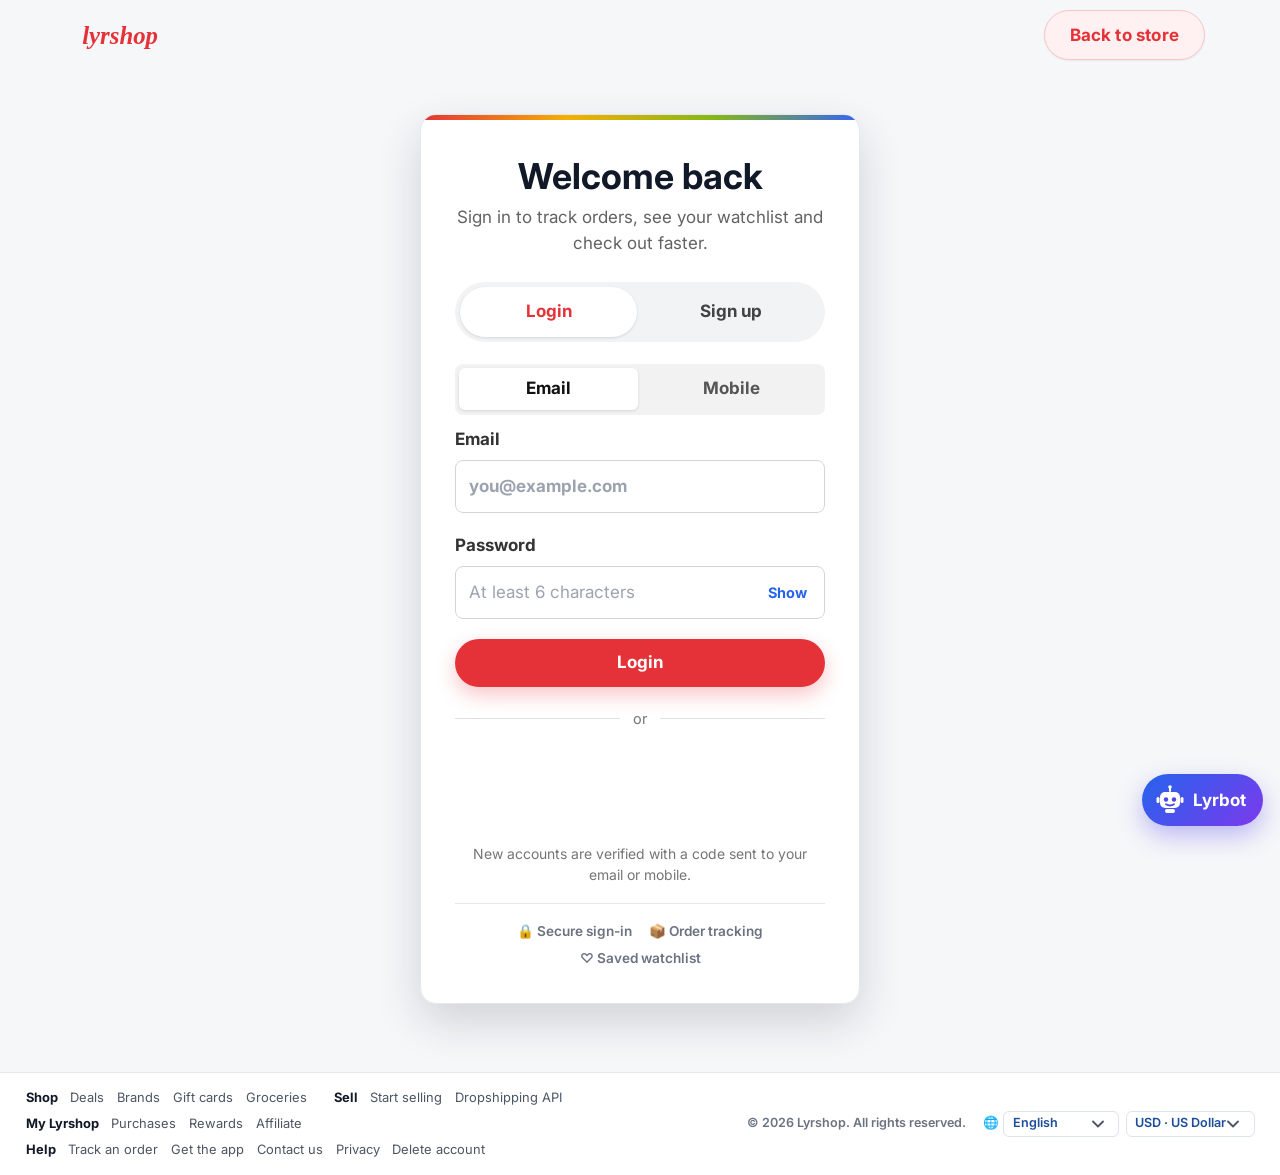
==== commit 69330713: "Ask Android shoppers to get the app: download page, top bar and footer link - app.html: Download for" ====
--- a/admin.html
+++ b/admin.html
@@ -12,7 +12,7 @@
   <link rel="preconnect" href="https://fonts.googleapis.com" />
   <link rel="preconnect" href="https://fonts.gstatic.com" crossorigin />
   <link rel="stylesheet" href="https://fonts.googleapis.com/css2?family=Inter:wght@400;500;600;700;800&display=swap" />
-  <link rel="stylesheet" href="styles.css?v=20261027-4" />
+  <link rel="stylesheet" href="styles.css?v=20261108-2" />
 </head>
 <body>
   <header class="page-header">
@@ -275,7 +275,7 @@
       <div class="admin-products">
         <h3>Your listings</h3>
         <div class="admin-product-filters">
-          <input type="search" id="product-filter-search" placeholder="Search name, brand, subcategory" aria-label="Search listings" />
+          <input type="search" id="product-filter-search" placeholder="Search name, brand, subcategory or product ID" aria-label="Search listings" />
           <select id="product-filter-status" aria-label="Filter by status">
             <option value="">All statuses</option>
             <option value="draft">Drafts</option>
@@ -283,6 +283,12 @@
           </select>
           <select id="product-filter-category" aria-label="Filter by category"></select>
           <span id="product-filter-count" class="product-filter-count"></span>
+        </div>
+        <div id="product-bulk-bar" class="product-bulk-bar" hidden>
+          <label class="checkbox-field"><input type="checkbox" id="product-select-all" /> <span id="product-select-all-label">Select all matching</span></label>
+          <span id="product-selected-count" class="product-filter-count">0 selected</span>
+          <button type="button" id="product-bulk-clear" class="link-button" hidden>Clear selection</button>
+          <button type="button" id="product-bulk-delete" class="button danger-button" disabled>Delete selected</button>
         </div>
         <div id="current-products" class="grid"></div>
         <button type="button" id="product-show-more" class="button button-secondary" hidden>Show more</button>
@@ -1097,8 +1103,8 @@
   <script src="auth.js?v=20261023-1"></script>
   <script src="locale.js?v=20261018-1"></script>
   <script src="categories.js?v=20261025-1"></script>
-  <script src="admin.js?v=20261028-1"></script>
-  <script src="footer.js?v=20261026-1"></script>
-  <script src="lyrbot.js?v=20261018-1"></script>
+  <script src="admin.js?v=20261108-1"></script>
+  <script src="footer.js?v=20261108-1"></script>
+  <script src="lyrbot.js?v=20261107-1"></script>
 </body>
 </html>
--- a/styles.css
+++ b/styles.css
@@ -2537,6 +2537,70 @@
 
 .draft-card {
   border-style: dashed;
+}
+
+.product-bulk-bar {
+  position: sticky;
+  top: env(safe-area-inset-top, 0px);
+  z-index: 5;
+  display: flex;
+  flex-wrap: wrap;
+  align-items: center;
+  gap: 0.5rem 1rem;
+  margin: 0 0 1rem;
+  padding: 0.6rem 0.75rem;
+  border: 1px solid #e4e4e4;
+  border-radius: 8px;
+  background: #ffffff;
+}
+
+.product-bulk-bar .product-filter-count {
+  flex-basis: auto;
+}
+
+.product-bulk-bar .danger-button {
+  margin-left: auto;
+}
+
+#current-products .card {
+  position: relative;
+}
+
+#current-products .card.is-selected {
+  outline: 2px solid #dc2626;
+  outline-offset: -2px;
+}
+
+.product-select {
+  position: absolute;
+  top: 0.5rem;
+  left: 0.5rem;
+  z-index: 1;
+  display: grid;
+  place-items: center;
+  width: 32px;
+  height: 32px;
+  border-radius: 6px;
+  background: rgba(255, 255, 255, 0.92);
+  box-shadow: 0 1px 3px rgba(0, 0, 0, 0.2);
+  cursor: pointer;
+}
+
+.product-select input {
+  width: 18px;
+  height: 18px;
+  margin: 0;
+}
+
+.product-id-line {
+  margin: 0 0 0.35rem;
+  color: #6b7280;
+  font-size: 0.75rem;
+  word-break: break-all;
+}
+
+.product-id-line code {
+  user-select: all;
 }
 
 .draft-badge {
@@ -6032,8 +6096,20 @@
   font-weight: 600;
 }
 
+.lyrbot-lyrchat {
+  display: inline-flex;
+  align-items: center;
+  gap: 0.3rem;
+  padding: 0.3rem 0.6rem;
+  border-radius: var(--radius-pill);
+  background: #ede9fe;
+  color: #5b3fd6;
+  font-weight: 700;
+}
+
 .lyrbot-whatsapp:hover,
-.lyrbot-email:hover {
+.lyrbot-email:hover,
+.lyrbot-lyrchat:hover {
   text-decoration: underline;
 }
 
@@ -7213,6 +7289,18 @@
   border-radius: 4px;
   background: #dcfce7;
   color: #166534;
+  font-size: 0.75rem;
+  font-weight: 700;
+}
+
+/* A favourite where the shopper is (tastes_core): their sports, festivals, food, climate and plugs. */
+.local-badge {
+  display: inline-block;
+  margin: 0 0 0.4rem 0.25rem;
+  padding: 0.15rem 0.5rem;
+  border-radius: 4px;
+  background: #fef3c7;
+  color: #92400e;
   font-size: 0.75rem;
   font-weight: 700;
 }
@@ -11488,10 +11576,6 @@
   }
 
   /* Categories has its own sheet, so the Menu sheet leaves its category tree out. */
-  body.has-bottom-nav .header-menu-categories {
-    display: none;
-  }
-
   .category-sheet {
     position: fixed;
     right: 0.5rem;
@@ -11616,6 +11700,89 @@
     font-weight: 700;
   }
 
+  .seller-sheet {
+    position: fixed;
+    right: 0.5rem;
+    bottom: calc(var(--bottom-nav-h) + 0.5rem);
+    left: 0.5rem;
+    z-index: 960; /* above the Lyrbot bubble */
+    display: flex;
+    flex-direction: column;
+    max-height: calc(100dvh - var(--bottom-nav-h) - 5rem);
+    border: 1px solid var(--line);
+    border-radius: 14px;
+    background: #ffffff;
+    box-shadow: 0 18px 44px rgba(17, 24, 39, 0.18);
+    animation: header-sheet-in 0.16s ease-out;
+  }
+
+  .seller-sheet[hidden] {
+    display: none;
+  }
+
+  .seller-sheet-body {
+    padding: 0.8rem;
+    overflow-y: auto;
+    overscroll-behavior: contain;
+  }
+
+  .seller-sheet-cta {
+    display: flex;
+    justify-content: center;
+    width: 100%;
+    min-height: 46px;
+    font-size: 1rem;
+  }
+
+  .seller-sheet-hint {
+    margin: 0.4rem 0 0.6rem;
+    color: #6b7280;
+    font-size: 0.8rem;
+    text-align: center;
+  }
+
+  .seller-sheet-list {
+    margin: 0;
+    padding: 0;
+    list-style: none;
+  }
+
+  .seller-sheet-link {
+    display: flex;
+    align-items: center;
+    gap: 0.75rem;
+    min-height: 52px;
+    padding: 0.5rem 0.35rem;
+    border-radius: 10px;
+    color: inherit;
+    text-decoration: none;
+  }
+
+  .seller-sheet-link:active {
+    background: #f3f4f6;
+  }
+
+  .seller-sheet-link .drawer-icon {
+    flex: none;
+    width: 22px;
+    height: 22px;
+  }
+
+  .seller-sheet-link span {
+    display: flex;
+    flex-direction: column;
+    min-width: 0;
+  }
+
+  .seller-sheet-link strong {
+    font-size: 0.92rem;
+  }
+
+  .seller-sheet-link small {
+    color: #6b7280;
+    font-size: 0.78rem;
+  }
+
   body.has-bottom-nav .toast-stack,
   body.has-bottom-nav .back-to-top {
     bottom: calc(1rem + var(--bottom-nav-h));
@@ -11812,3 +11979,64 @@
   align-items: end;
   margin: 1rem 0;
 }
+
+/* Product page: staff Edit / Delete and the listing's 30-day idle clock. */
+.staff-tools {
+  margin: 0.5rem 0 0.75rem;
+  padding: 0.6rem 0.75rem;
+  border: 1px dashed #cbd5e1;
+  border-radius: 10px;
+  background: var(--surface-soft, #f8fafc);
+}
+.staff-tools-actions {
+  display: flex;
+  flex-wrap: wrap;
+  align-items: center;
+  gap: 0.5rem;
+}
+.staff-tools-actions .button {
+  padding: 0.35rem 0.9rem;
+  min-height: 0;
+}
+.staff-tools-note {
+  margin: 0.45rem 0 0;
+  font-size: 0.85rem;
+  color: var(--muted, #6b7280);
+}
+
+/* "Get the app" bar (footer.js, Android browsers only) and the app download page */
+.app-bar {
+  display: flex;
+  align-items: center;
+  gap: 10px;
+  padding: 8px 12px 8px 6px;
+  background: #f7f7f7;
+  border-bottom: 1px solid #e5e5e5;
+  font-size: 0.9rem;
+}
+.app-bar img { border-radius: 10px; flex: none; }
+.app-bar-close {
+  border: 0;
+  background: none;
+  font-size: 1.4rem;
+  line-height: 1;
+  color: #707070;
+  padding: 4px 6px;
+  cursor: pointer;
+}
+.app-bar-text { display: flex; flex-direction: column; min-width: 0; flex: 1; }
+.app-bar-text span { color: #707070; font-size: 0.8rem; }
+.app-bar-get {
+  background: var(--accent, #2563eb);
+  color: #fff;
+  border-radius: 999px;
+  padding: 6px 18px;
+  font-weight: 600;
+  text-decoration: none;
+}
+.app-page { text-align: left; }
+.app-page-icon { border-radius: 22px; display: block; margin: 0 0 0.5rem; }
+.app-page ol { padding-left: 1.25rem; }
+.app-page li + li { margin-top: 0.4rem; }
+.app-download { display: inline-block; margin-top: 0.5rem; font-size: 1.05rem; padding: 0.8rem 1.6rem; }
+.app-meta { color: #707070; font-size: 0.85rem; margin-top: 0.5rem; }
